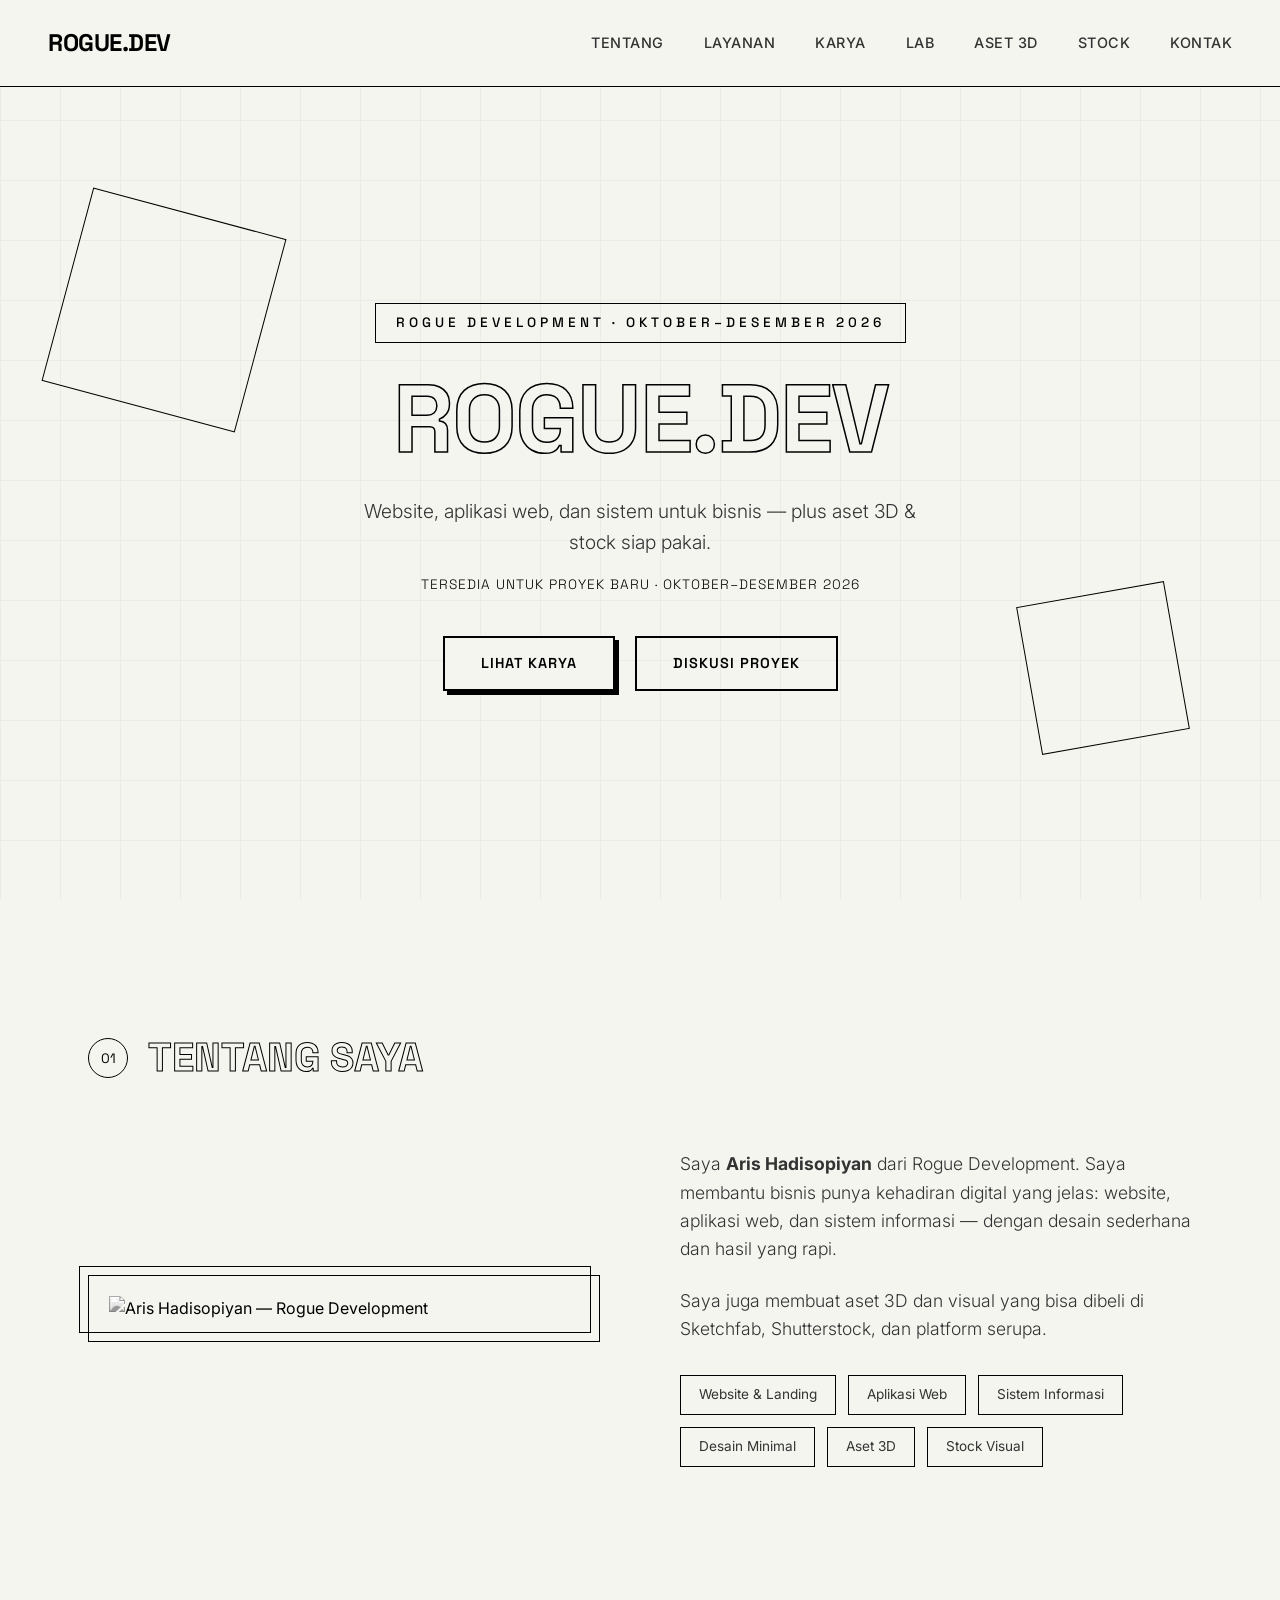
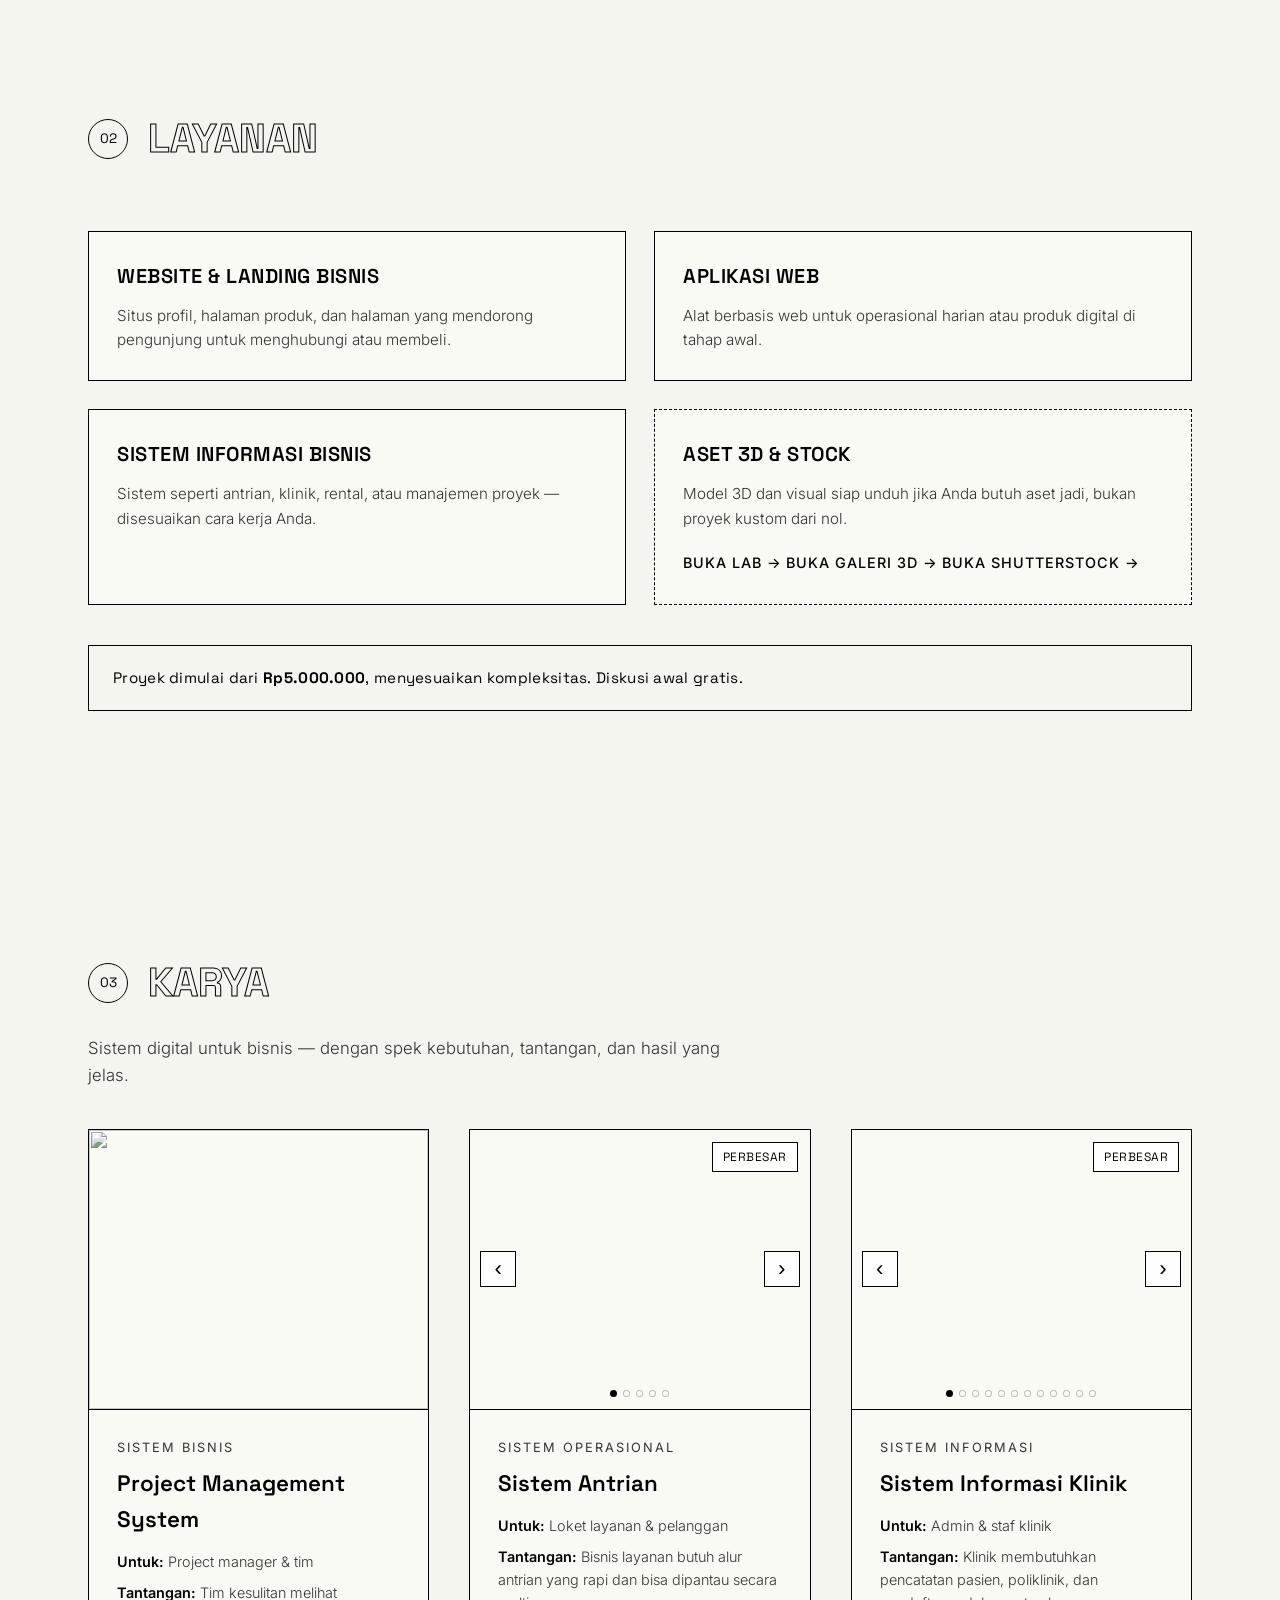
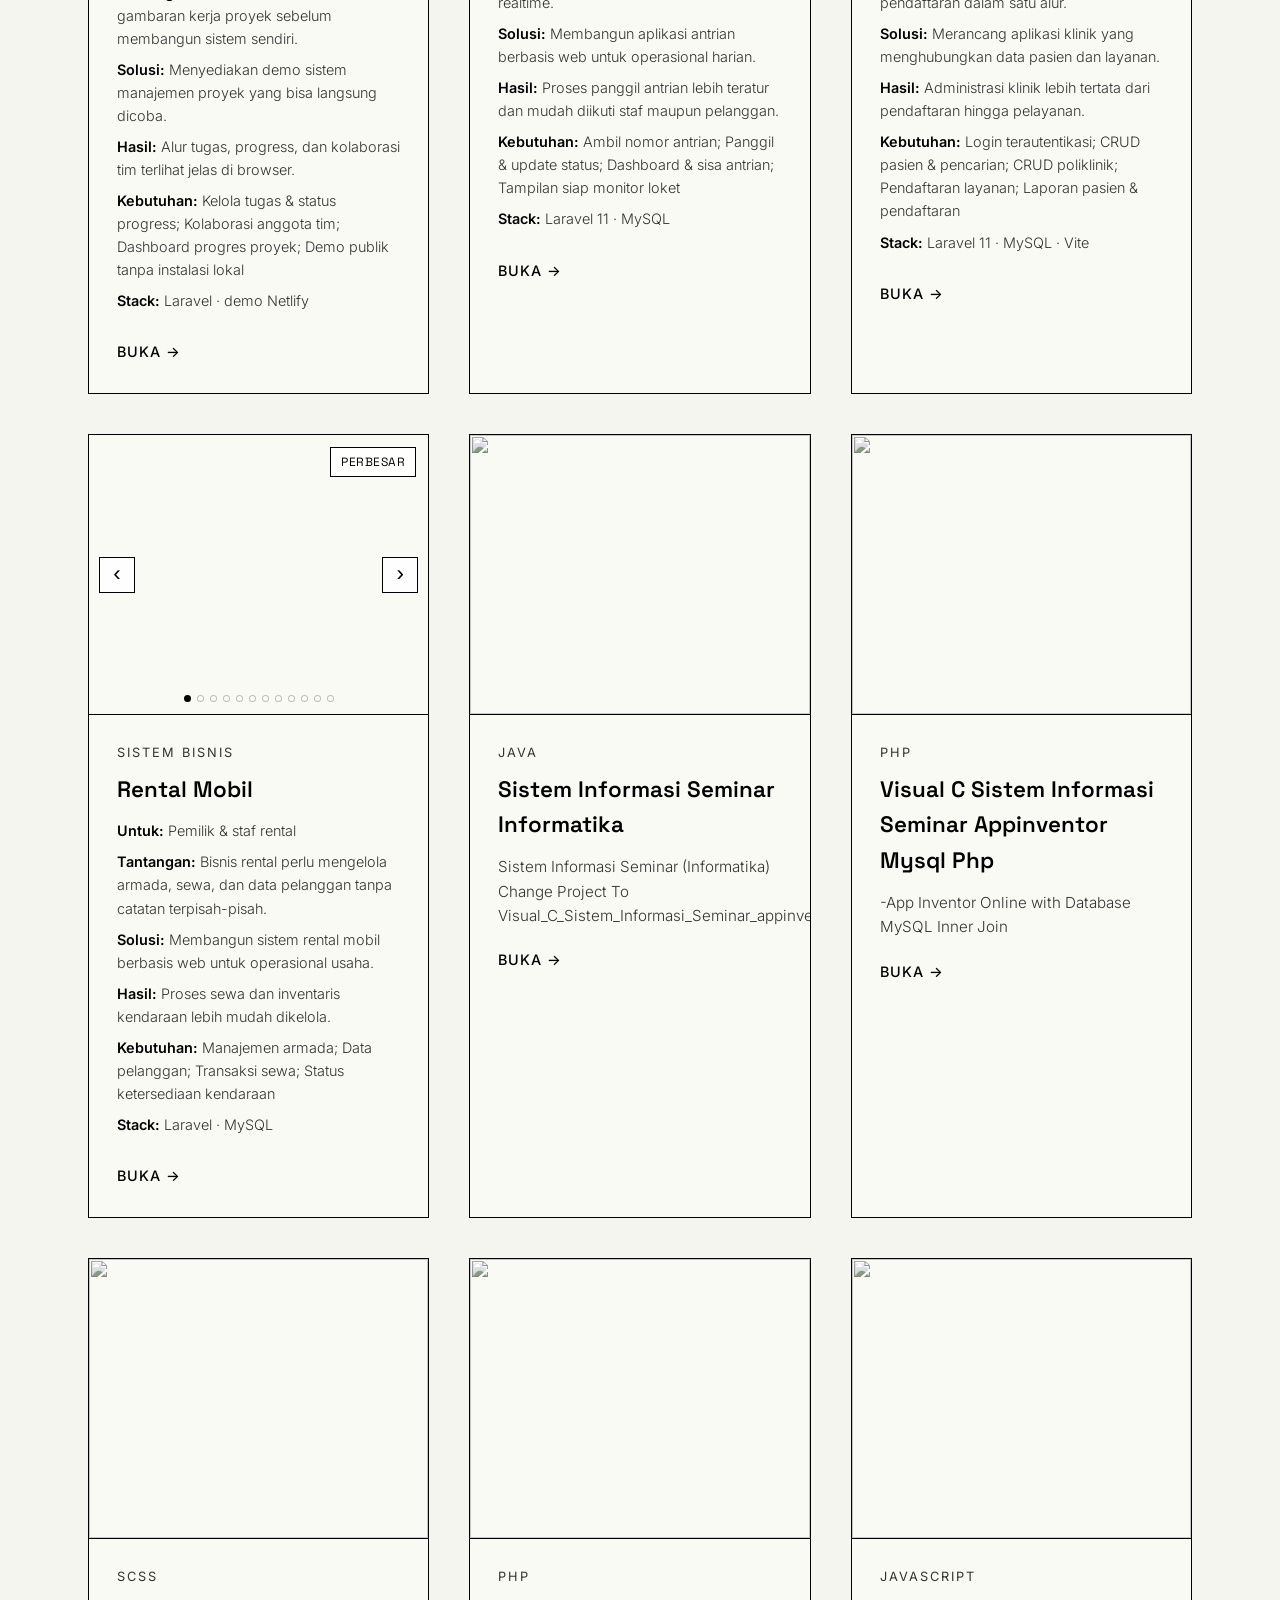
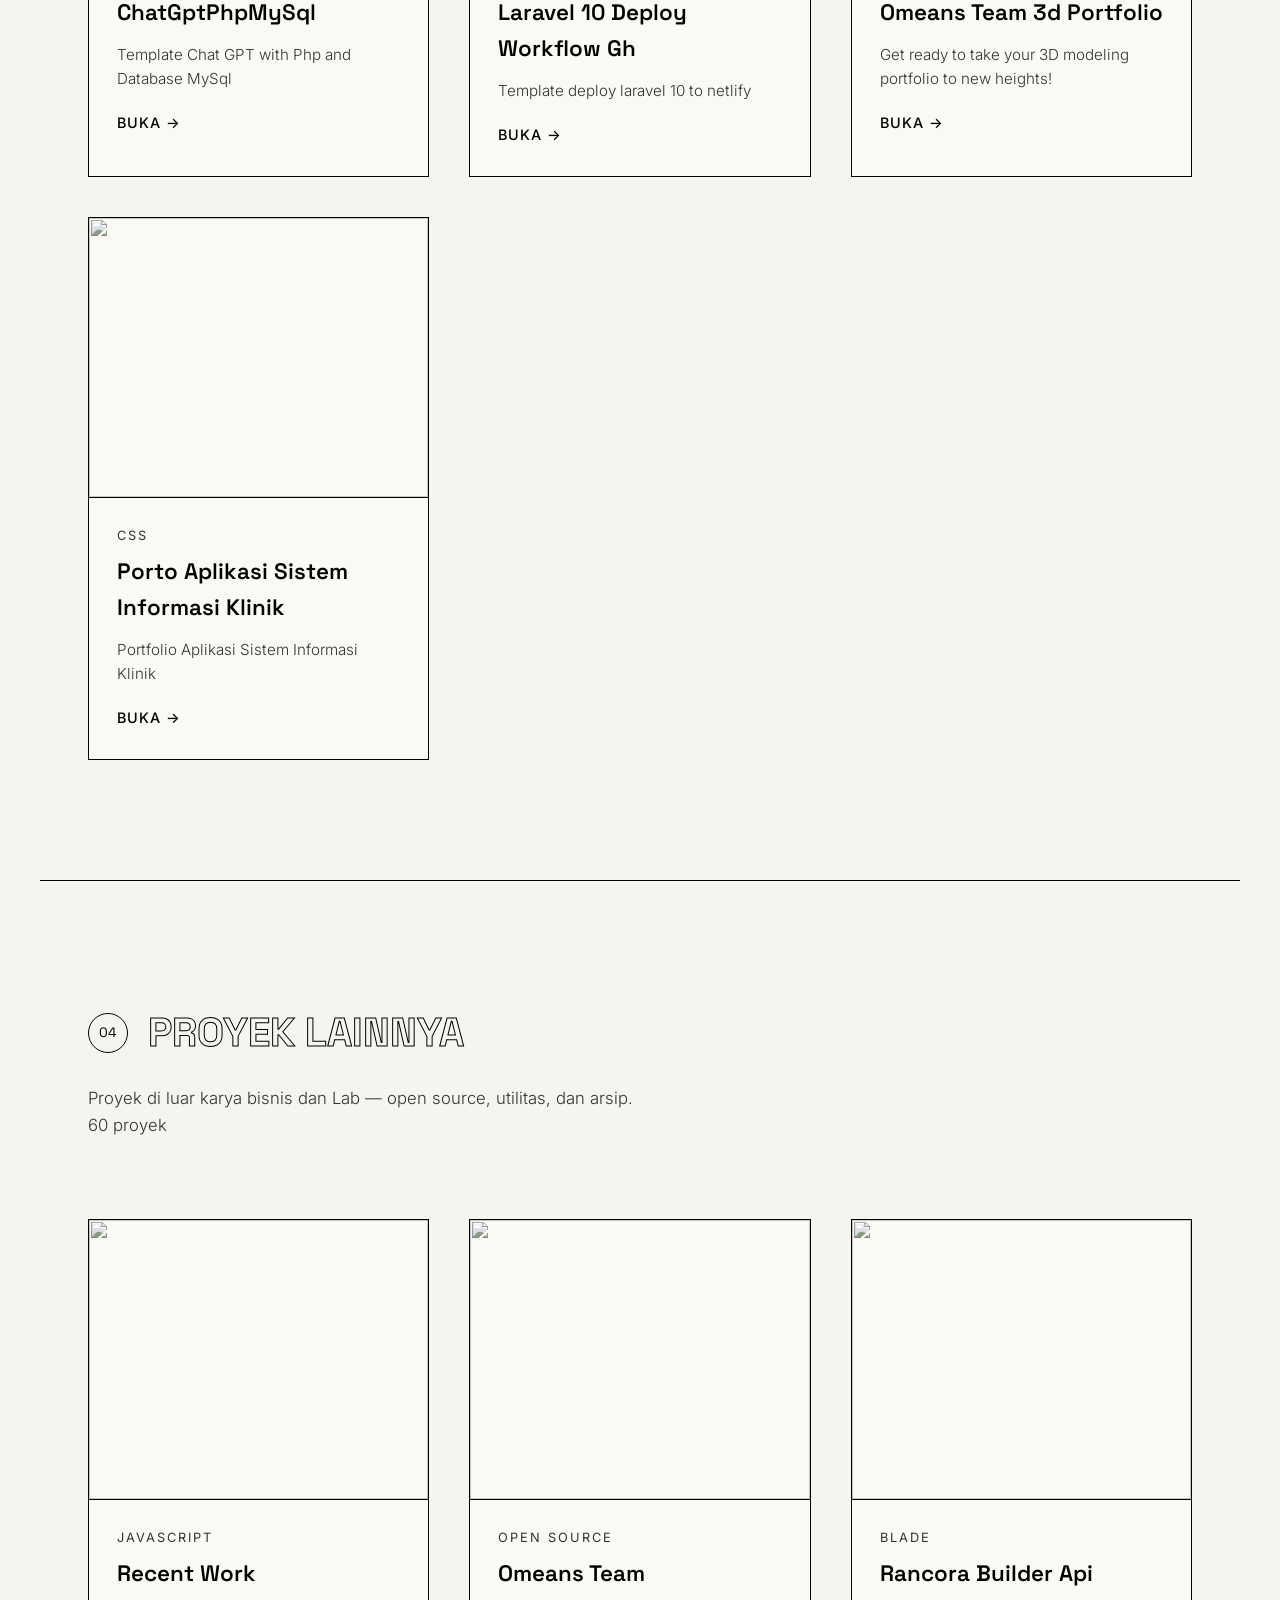
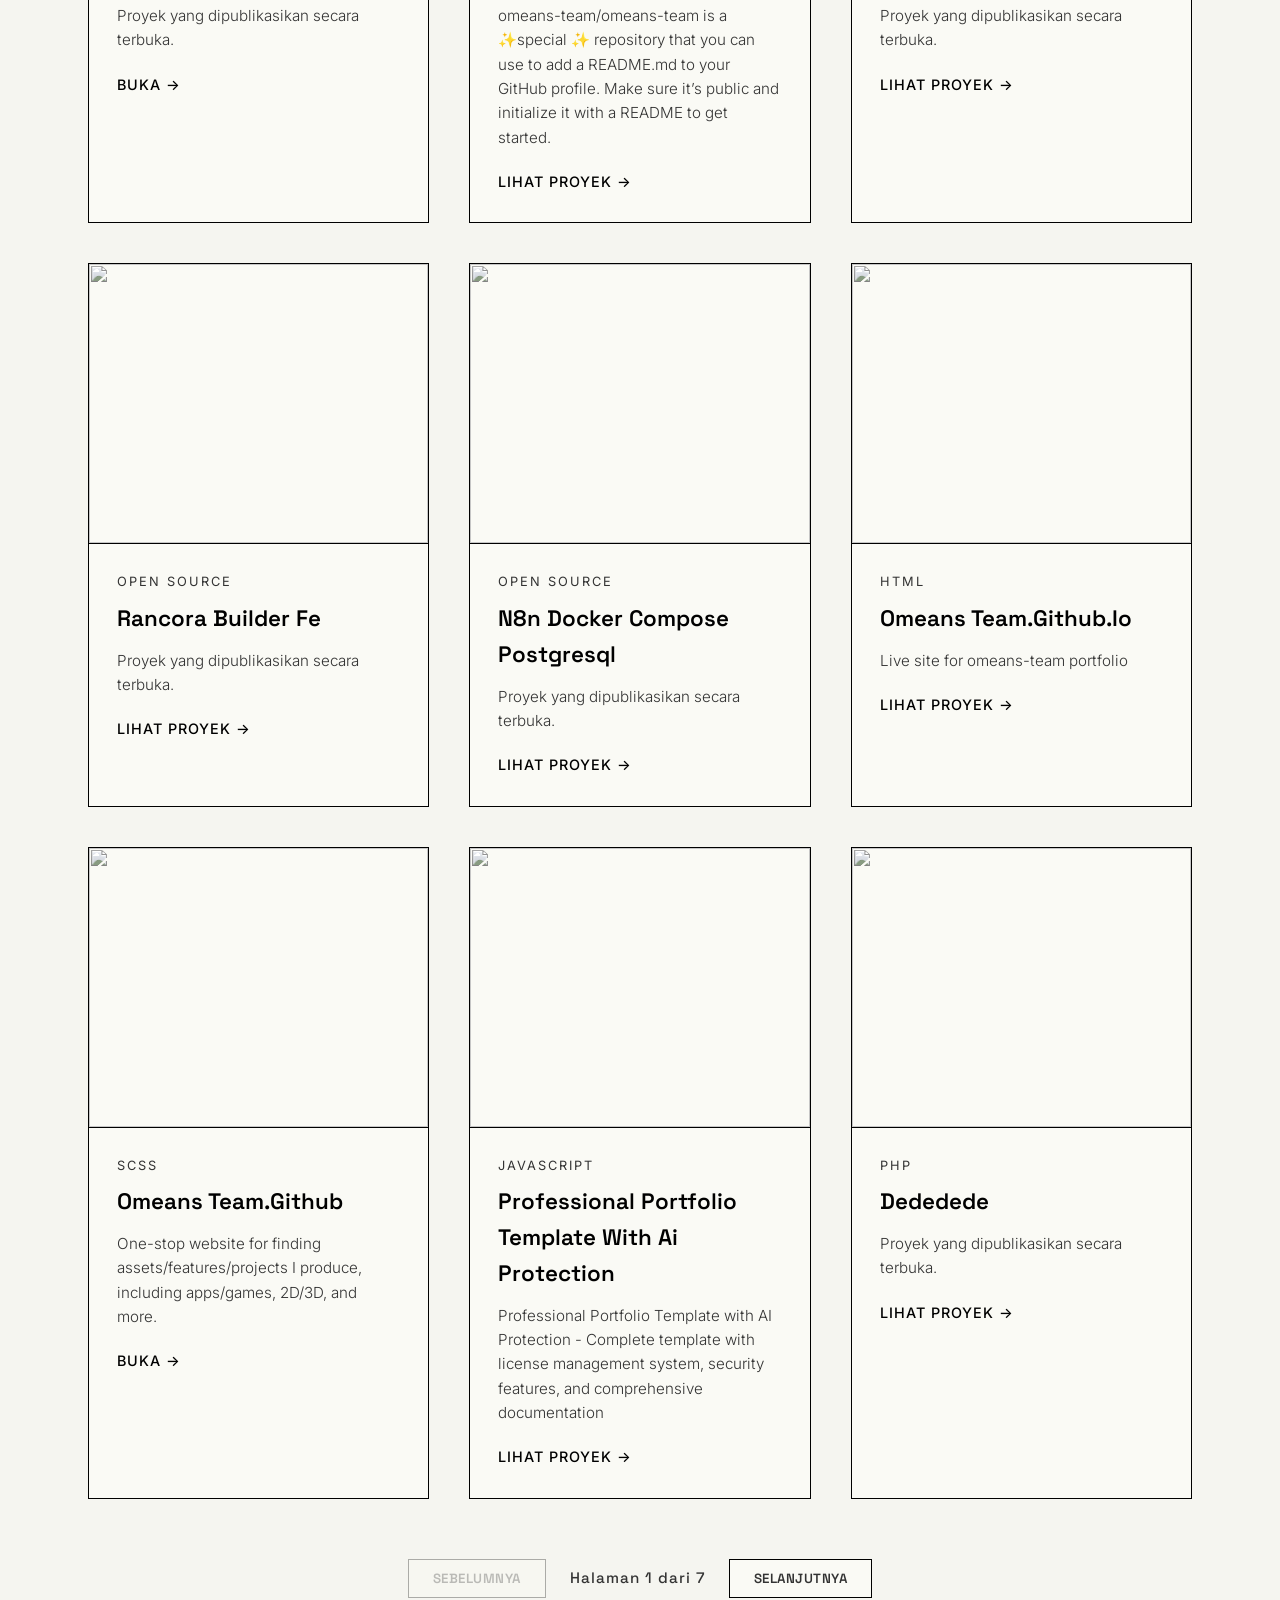
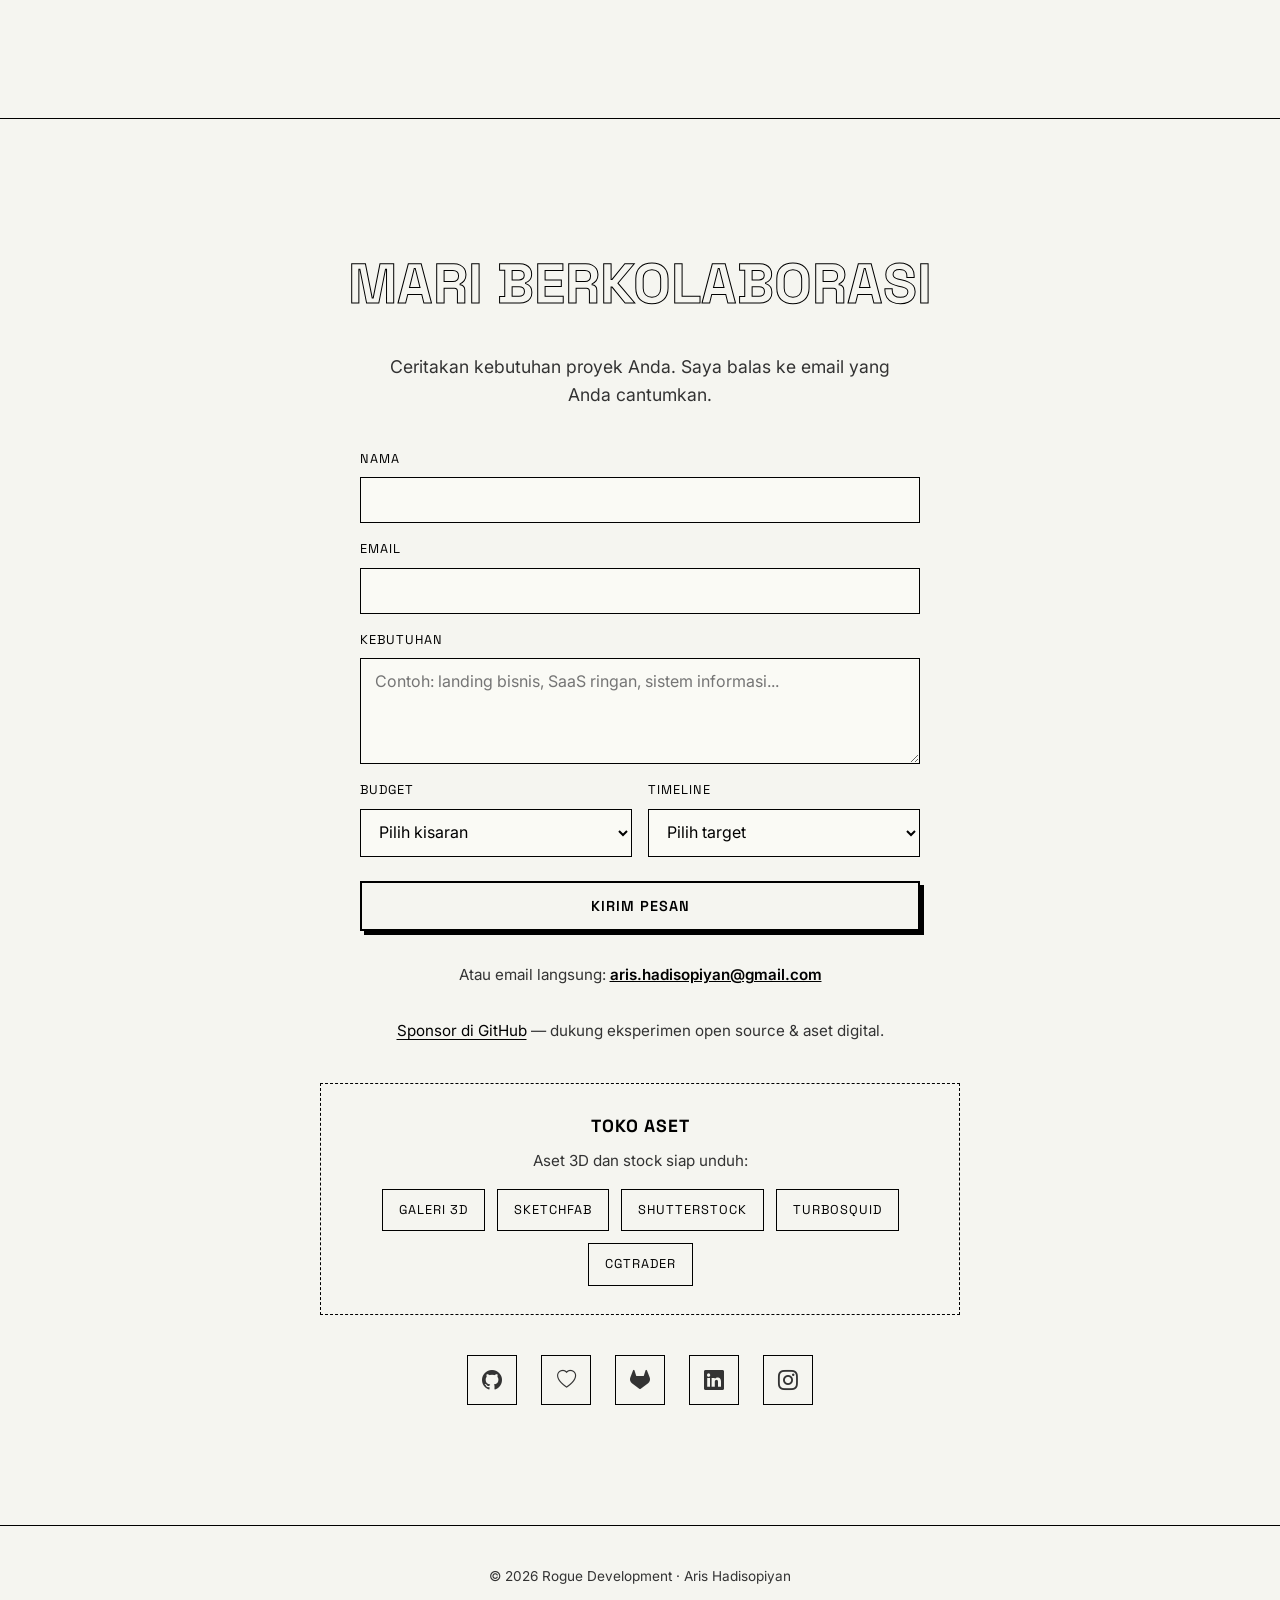
==== index.html @ 5be91e59 "Update index.html" ====
<!DOCTYPE html>
<html lang="id">
<head>
    <meta charset="UTF-8">
    <meta name="viewport" content="width=device-width, initial-scale=1.0">
    
    <!-- Primary Meta Tags -->
    <title>Rogue Development — Website, SaaS & Aset Digital</title>
    <meta name="title" content="Rogue Development — Website, SaaS & Aset Digital">
    <meta name="description" content="Rogue Development (Aris Hadisopiyan) — Website, aplikasi web, dan sistem untuk bisnis — plus aset 3D & stock siap pakai.">
    <meta name="keywords" content="Software house Cimahi, jasa pembuatan website, aplikasi web, sistem untuk bisnis, aset 3D siap pakai, Aris Hadisopiyan, Rogue Development">
    <meta name="author" content="Aris Hadisopiyan">
    <link rel="canonical" href="https://rogue-dev-studio.github.io/">

    <!-- Open Graph / Facebook / WhatsApp -->
    <meta property="og:type" content="website">
    <meta property="og:url" content="https://rogue-dev-studio.github.io/">
    <meta property="og:title" content="Rogue Development — Website, SaaS & Aset Digital">
    <meta property="og:description" content="Website, aplikasi web, dan sistem untuk bisnis — plus aset 3D & stock siap pakai.">
    <!-- Ganti URL gambar di bawah dengan link logo/banner website Anda (1200x630 pixel direkomendasikan) -->
    <meta property="og:image" content="https://rogue-dev-studio.github.io/img/banner-seo.png">

    <!-- Twitter -->
    <meta property="twitter:card" content="summary_large_image">
    <meta property="twitter:url" content="https://rogue-dev-studio.github.io/">
    <meta property="twitter:title" content="Rogue Development — Website, SaaS & Aset Digital">
    <meta property="twitter:description" content="Website, aplikasi web, dan sistem untuk bisnis — plus aset 3D & stock siap pakai.">
    <meta property="twitter:image" content="https://rogue-dev-studio.github.io/img/banner-seo.png">

    <!-- Fonts & CSS -->
    <link href="https://fonts.googleapis.com/css2?family=Space+Grotesk:wght@300;400;500;600;700&family=Inter:wght@300;400;500;600&display=swap" rel="stylesheet">
    <link rel="stylesheet" href="https://cdn.jsdelivr.net/npm/bootstrap-icons@1.11.3/font/bootstrap-icons.min.css">
    <link rel="stylesheet" href="css/styles.css">

    <!-- JSON-LD (Schema Markup) untuk membantu Google mengenali bisnis lokal Anda -->
    <script type="application/ld+json">
    {
      "@context": "https://schema.org",
      "@type": "LocalBusiness",
      "name": "Rogue Development",
      "image": "https://rogue-dev-studio.github.io/img/logo.png",
      "description": "Website, aplikasi web, dan sistem untuk bisnis — plus aset 3D & stock siap pakai.",
      "url": "https://rogue-dev-studio.github.io/",
      "founder": {
        "@type": "Person",
        "name": "Aris Hadisopiyan"
      },
      "address": {
        "@type": "PostalAddress",
        "addressLocality": "Bandung",
        "addressRegion": "Jawa Barat",
        "addressCountry": "ID"
      }
    }
    </script>
</head>
<body>
    <div class="bg-pattern"></div>

    <div data-include="partials/nav.html"></div>
    <main>
        <div data-include="partials/hero.html"></div>
        <div data-include="partials/about.html"></div>
        <div data-include="partials/services.html"></div>
        <div data-include="partials/projects.html"></div>
        <div data-include="partials/contact.html"></div>
    </main>
    <div data-include="partials/footer.html"></div>

    <script src="js/main.js"></script>
</body>
</html>
---- css/styles.css ----
:root {
    --bg-primary: #F5F5F0;
    --bg-secondary: #FAFAF5;
    --text-primary: #000000;
    --text-secondary: #333333;
    --outline-color: #000000;
    --outline-light: #000000;
    --accent: #000000;
    --accent-hover: #333333;
    --accent-coral: #F08A7E;
    --accent-teal: #7EB2B2;
}

* {
    margin: 0;
    padding: 0;
    box-sizing: border-box;
}

body {
    font-family: 'Inter', sans-serif;
    background-color: var(--bg-primary);
    color: var(--text-primary);
    line-height: 1.6;
    overflow-x: hidden;
}

.icon {
    width: 24px;
    height: 24px;
    font-size: 24px;
    display: inline-flex;
    align-items: center;
    justify-content: center;
    vertical-align: middle;
    color: currentColor;
    line-height: 1;
}

.bg-pattern {
    position: fixed;
    top: 0;
    left: 0;
    width: 100%;
    height: 100%;
    z-index: -1;
    opacity: 0.04;
    background-image:
        linear-gradient(var(--outline-light) 1px, transparent 1px),
        linear-gradient(90deg, var(--outline-light) 1px, transparent 1px);
    background-size: 60px 60px;
}

nav {
    position: sticky;
    top: 0;
    width: 100%;
    padding: 24px 48px;
    display: flex;
    justify-content: space-between;
    align-items: center;
    z-index: 100;
    background: rgba(245, 245, 240, 0.95);
    backdrop-filter: blur(10px);
    border-bottom: 1px solid var(--outline-light);
}

.logo {
    font-family: 'Space Grotesk', sans-serif;
    font-size: 1.5rem;
    font-weight: 700;
    color: var(--text-primary);
    text-decoration: none;
    letter-spacing: -0.5px;
    text-transform: uppercase;
}

.nav-links {
    display: flex;
    gap: 40px;
    list-style: none;
}

.nav-links a {
    color: var(--text-secondary);
    text-decoration: none;
    font-size: 0.9rem;
    font-weight: 500;
    position: relative;
    transition: color 0.3s ease;
    text-transform: uppercase;
    letter-spacing: 0.5px;
}

.nav-links a::after {
    content: '';
    position: absolute;
    bottom: -4px;
    left: 0;
    width: 0;
    height: 2px;
    background: var(--text-primary);
    transition: width 0.3s ease;
}

.nav-links a:hover {
    color: var(--text-primary);
}

.nav-links a:hover::after {
    width: 100%;
}

.hero {
    min-height: calc(100vh - 81px);
    display: flex;
    align-items: center;
    justify-content: center;
    padding: 0 48px;
    position: relative;
}

.hero-content {
    max-width: 900px;
    text-align: center;
}

.hero-label {
    font-family: 'Space Grotesk', sans-serif;
    font-size: 0.85rem;
    font-weight: 500;
    color: var(--text-primary);
    text-transform: uppercase;
    letter-spacing: 4px;
    margin-bottom: 24px;
    border: 1px solid var(--outline-light);
    padding: 8px 20px;
    display: inline-block;
}

.hero h1 {
    font-family: 'Space Grotesk', sans-serif;
    font-size: clamp(3rem, 8vw, 6rem);
    font-weight: 700;
    line-height: 1.1;
    margin-bottom: 24px;
    color: transparent;
    -webkit-text-stroke: 1.5px var(--outline-color);
    text-stroke: 1.5px var(--outline-color);
    letter-spacing: -2px;
    text-transform: uppercase;
}

.hero h1 span {
    color: transparent;
    -webkit-text-stroke: 1.5px var(--outline-color);
    text-stroke: 1.5px var(--outline-color);
}

.hero p {
    font-size: 1.2rem;
    color: var(--text-secondary);
    max-width: 600px;
    margin: 0 auto 16px;
    font-weight: 300;
}

.hero-availability {
    font-family: 'Space Grotesk', sans-serif;
    font-size: 0.85rem !important;
    letter-spacing: 1px;
    text-transform: uppercase;
    margin-bottom: 40px !important;
    color: var(--text-primary) !important;
}

.hero-cta {
    display: inline-flex;
    gap: 20px;
}

.section-lead {
    color: var(--text-secondary);
    font-size: 1.05rem;
    font-weight: 300;
    margin: -40px 0 40px;
    max-width: 640px;
}

.services-grid {
    display: grid;
    grid-template-columns: repeat(2, 1fr);
    gap: 28px;
}

.service-card {
    border: 1px solid var(--outline-light);
    background: var(--bg-secondary);
    padding: 28px;
    transition: all 0.3s ease;
}

.service-card:hover {
    box-shadow: 4px 4px 0 0 var(--outline-color);
    transform: translateY(-3px);
}

.service-card-secondary {
    border-style: dashed;
}

.service-title {
    font-family: 'Space Grotesk', sans-serif;
    font-size: 1.25rem;
    font-weight: 600;
    margin-bottom: 12px;
    text-transform: uppercase;
    letter-spacing: 0.5px;
}

.service-desc {
    color: var(--text-secondary);
    font-size: 0.95rem;
    font-weight: 300;
}

.price-signal {
    margin-top: 40px;
    padding: 20px 24px;
    border: 1px solid var(--outline-color);
    font-family: 'Space Grotesk', sans-serif;
    font-size: 0.95rem;
    letter-spacing: 0.3px;
}

.case-meta {
    list-style: none;
    margin: 0 0 8px;
    padding: 0;
    color: var(--text-secondary);
    font-size: 0.9rem;
    font-weight: 300;
}

.case-meta li {
    margin-bottom: 8px;
}

.case-meta strong {
    color: var(--text-primary);
    font-weight: 600;
}

.section-archive {
    padding-top: 40px;
    border-top: 1px solid var(--outline-light);
}

.contact-form {
    max-width: 560px;
    margin: 0 auto 32px;
    text-align: left;
}

.form-row {
    display: flex;
    flex-direction: column;
    gap: 8px;
    margin-bottom: 16px;
}

.form-row label {
    font-family: 'Space Grotesk', sans-serif;
    font-size: 0.8rem;
    text-transform: uppercase;
    letter-spacing: 1px;
}

.form-row input,
.form-row textarea,
.form-row select {
    font-family: 'Inter', sans-serif;
    font-size: 1rem;
    padding: 12px 14px;
    border: 1px solid var(--outline-color);
    background: var(--bg-secondary);
    color: var(--text-primary);
}

.form-grid {
    display: grid;
    grid-template-columns: 1fr 1fr;
    gap: 16px;
}

.contact-form .btn {
    width: 100%;
    border: 2px solid var(--outline-color);
    margin-top: 8px;
}

.contact-email-fallback {
    margin: 0 auto 48px !important;
    font-size: 0.95rem !important;
}

.contact-email-fallback a {
    color: var(--text-primary);
    font-weight: 600;
}

.marketplace-block {
    max-width: 640px;
    margin: 0 auto 24px;
    padding: 28px;
    border: 1px dashed var(--outline-light);
}

.marketplace-title {
    font-family: 'Space Grotesk', sans-serif;
    font-size: 1.1rem;
    text-transform: uppercase;
    letter-spacing: 1px;
    margin-bottom: 8px;
}

.marketplace-desc {
    margin: 0 auto 16px !important;
    font-size: 0.95rem !important;
}

.marketplace-links {
    display: flex;
    flex-wrap: wrap;
    justify-content: center;
    gap: 12px;
}

.marketplace-links a {
    font-family: 'Space Grotesk', sans-serif;
    font-size: 0.8rem;
    text-transform: uppercase;
    letter-spacing: 1px;
    text-decoration: none;
    color: var(--text-primary);
    border: 1px solid var(--outline-light);
    padding: 10px 16px;
    transition: all 0.3s ease;
}

.marketplace-links a:hover {
    background: var(--text-primary);
    color: var(--bg-primary);
    border-color: var(--outline-color);
}

.sketchfab-grid {
    display: grid;
    grid-template-columns: repeat(3, 1fr);
    gap: 28px;
}

.sketchfab-card {
    margin: 0;
    border: 1px solid var(--outline-light);
    background: var(--bg-secondary);
    transition: all 0.3s ease;
}

.sketchfab-card:hover {
    box-shadow: 4px 4px 0 0 var(--outline-color);
    transform: translateY(-3px);
}

.sketchfab-embed {
    position: relative;
    width: 100%;
    padding-bottom: 75%;
    height: 0;
    overflow: hidden;
    border-bottom: 1px solid var(--outline-light);
    background: #111;
}

.sketchfab-embed iframe {
    position: absolute;
    top: 0;
    left: 0;
    width: 100%;
    height: 100%;
    border: 0;
}

.sketchfab-caption {
    font-family: 'Space Grotesk', sans-serif;
    font-size: 0.9rem;
    font-weight: 600;
    text-transform: uppercase;
    letter-spacing: 0.5px;
    padding: 16px 20px;
}

.sketchfab-more {
    margin-top: 32px;
}

.btn {
    padding: 14px 36px;
    font-family: 'Space Grotesk', sans-serif;
    font-size: 0.9rem;
    font-weight: 600;
    text-decoration: none;
    transition: all 0.3s ease;
    cursor: pointer;
}

.btn-primary {
    background: var(--bg-primary);
    color: var(--text-primary);
    border: 2px solid var(--outline-color);
    text-transform: uppercase;
    letter-spacing: 1px;
    box-shadow: 4px 4px 0 0 var(--outline-color);
}

.btn-primary:hover {
    background: var(--text-primary);
    color: var(--bg-primary);
    box-shadow: 2px 2px 0 0 var(--outline-color);
    transform: translate(2px, 2px);
}

.btn-secondary {
    color: var(--text-primary);
    border: 2px solid var(--outline-color);
    text-transform: uppercase;
    letter-spacing: 1px;
    background: transparent;
}

.btn-secondary:hover {
    background: var(--text-primary);
    color: var(--bg-primary);
}

.outline-box {
    position: absolute;
    border: 1px solid var(--outline-light);
    pointer-events: none;
}

.outline-box-1 {
    width: 200px;
    height: 200px;
    top: 15%;
    left: 5%;
    transform: rotate(15deg);
}

.outline-box-2 {
    width: 150px;
    height: 150px;
    bottom: 20%;
    right: 8%;
    transform: rotate(-10deg);
}

.section {
    padding: 120px 48px;
    max-width: 1200px;
    margin: 0 auto;
}

.section-header {
    display: flex;
    align-items: center;
    gap: 20px;
    margin-bottom: 60px;
}

.section-number {
    font-family: 'Space Grotesk', sans-serif;
    font-size: 0.85rem;
    color: var(--text-primary);
    border: 1px solid var(--outline-light);
    width: 40px;
    height: 40px;
    display: flex;
    align-items: center;
    justify-content: center;
    border-radius: 50%;
}

.section-title {
    font-family: 'Space Grotesk', sans-serif;
    font-size: 2.5rem;
    font-weight: 700;
    color: transparent;
    -webkit-text-stroke: 1px var(--outline-color);
    text-stroke: 1px var(--outline-color);
    text-transform: uppercase;
}

.about-grid {
    display: grid;
    grid-template-columns: 1fr 1fr;
    gap: 80px;
    align-items: center;
}

.about-image {
    position: relative;
    border: 1px solid var(--outline-light);
    padding: 20px;
}

.about-image img {
    width: 100%;
    height: auto;
    filter: grayscale(100%) contrast(1.2);
    transition: filter 0.5s ease;
}

.about-image:hover img {
    filter: grayscale(30%) contrast(1.1);
}

.about-image::before {
    content: '';
    position: absolute;
    top: -10px;
    left: -10px;
    width: 100%;
    height: 100%;
    border: 1px solid var(--outline-color);
    z-index: -1;
}

.about-text p {
    color: var(--text-secondary);
    font-size: 1.1rem;
    margin-bottom: 24px;
    font-weight: 300;
}

.skills-list {
    display: flex;
    flex-wrap: wrap;
    gap: 12px;
    margin-top: 32px;
}

.skill-tag {
    padding: 8px 18px;
    border: 1px solid var(--outline-light);
    color: var(--text-secondary);
    font-size: 0.85rem;
    transition: all 0.3s ease;
}

.skill-tag:hover {
    border-color: var(--outline-color);
    background: var(--text-primary);
    color: var(--bg-primary);
}

.projects-grid {
    display: grid;
    grid-template-columns: repeat(3, 1fr);
    gap: 40px;
}

.pagination {
    display: flex;
    justify-content: center;
    align-items: center;
    gap: 24px;
    margin-top: 60px;
    font-family: 'Space Grotesk', sans-serif;
    font-size: 1rem;
    font-weight: 500;
}

.pagination-btn {
    padding: 10px 24px;
    border: 1px solid var(--outline-light);
    background: var(--bg-secondary);
    color: var(--text-secondary);
    cursor: pointer;
    font-family: 'Space Grotesk', sans-serif;
    font-weight: 600;
    text-transform: uppercase;
    transition: all 0.3s ease;
    letter-spacing: 0.5px;
}

.pagination-btn:hover:not(:disabled) {
    border-color: var(--outline-color);
    background: var(--text-primary);
    color: var(--bg-primary);
    box-shadow: 4px 4px 0 0 var(--outline-color);
    transform: translateY(-2px);
}

.pagination-btn:disabled {
    opacity: 0.3;
    cursor: not-allowed;
}

.pagination-info {
    letter-spacing: 1px;
    color: var(--text-secondary);
    font-size: 0.95rem;
}

.project-card {
    border: 1px solid var(--outline-light);
    padding: 0;
    transition: all 0.4s ease;
    position: relative;
    overflow: hidden;
    background: var(--bg-secondary);
}

.project-card:hover {
    transform: translateY(-5px);
    box-shadow: 4px 4px 0 0 var(--outline-color);
}

.project-image {
    width: 100%;
    height: 280px;
    background: var(--bg-secondary);
    position: relative;
    overflow: hidden;
    border-bottom: 1px solid var(--outline-light);
}

.project-image.thumb-gallery.has-peek {
    overflow: visible;
}

.project-card:has(.is-peeking) {
    z-index: 6;
    overflow: visible;
}

.project-image img,
.thumb-slide {
    width: 100%;
    height: 100%;
    object-fit: cover;
    filter: grayscale(80%) contrast(1.1);
    transition: filter 0.5s ease, transform 0.5s ease, opacity 0.45s ease;
}

.project-card:hover .project-image img,
.project-card:hover .thumb-slide.is-active {
    filter: grayscale(20%) contrast(1.05);
    transform: scale(1.05);
}

.thumb-gallery .thumb-track {
    position: absolute;
    inset: 0;
}

.thumb-gallery .thumb-slide {
    position: absolute;
    inset: 0;
    opacity: 0;
    pointer-events: none;
}

.thumb-gallery .thumb-slide.is-active {
    opacity: 1;
    pointer-events: auto;
}

.thumb-gallery .thumb-slide.is-broken {
    opacity: 0 !important;
}

.thumb-nav {
    position: absolute;
    top: 50%;
    transform: translateY(-50%);
    z-index: 2;
    width: 36px;
    height: 36px;
    border: 1px solid var(--outline-color);
    background: rgba(255, 255, 255, 0.88);
    color: var(--text-primary);
    font-size: 1.4rem;
    line-height: 1;
    cursor: pointer;
    display: grid;
    place-items: center;
}

.thumb-prev { left: 10px; }
.thumb-next { right: 10px; }

.thumb-dots {
    position: absolute;
    left: 0;
    right: 0;
    bottom: 12px;
    z-index: 2;
    display: flex;
    justify-content: center;
    gap: 6px;
}

.thumb-dot {
    width: 7px;
    height: 7px;
    border-radius: 50%;
    background: rgba(255, 255, 255, 0.45);
    border: 1px solid rgba(0, 0, 0, 0.25);
}

.thumb-dot.is-active {
    background: var(--text-primary);
}

.thumb-zoom {
    position: absolute;
    top: 12px;
    right: 12px;
    z-index: 3;
    border: 1px solid var(--outline-color);
    background: rgba(255, 255, 255, 0.92);
    color: var(--text-primary);
    font-family: 'Space Grotesk', sans-serif;
    font-size: 0.75rem;
    letter-spacing: 0.04em;
    text-transform: uppercase;
    padding: 6px 10px;
    cursor: pointer;
}

.thumb-zoom:hover {
    background: var(--text-primary);
    color: var(--bg-primary);
}

.thumb-gallery.has-peek {
    overflow: visible;
    z-index: 1;
}

.thumb-gallery.is-peeking {
    z-index: 5;
}

.thumb-peek {
    position: absolute;
    left: 50%;
    bottom: calc(100% + 10px);
    transform: translateX(-50%);
    width: min(420px, 92vw);
    max-height: 320px;
    padding: 12px;
    background: #fff;
    border: 1px solid var(--outline-color);
    box-shadow: 8px 8px 0 0 var(--outline-color);
    z-index: 20;
    display: flex;
    flex-direction: column;
    gap: 10px;
}

.thumb-peek[hidden] {
    display: none !important;
}

.thumb-peek-title {
    margin: 0;
    font-family: 'Space Grotesk', sans-serif;
    font-size: 0.8rem;
    letter-spacing: 0.04em;
    text-transform: uppercase;
    color: var(--text-secondary);
}

.thumb-peek-grid {
    display: grid;
    grid-template-columns: repeat(auto-fill, minmax(88px, 1fr));
    gap: 8px;
    overflow-y: auto;
    max-height: 220px;
}

.thumb-peek-item {
    border: 1px solid var(--outline-light);
    background: var(--bg-secondary);
    padding: 0;
    cursor: pointer;
    aspect-ratio: 4 / 3;
    overflow: hidden;
}

.thumb-peek-item img {
    width: 100%;
    height: 100%;
    object-fit: cover;
    display: block;
    filter: none;
    transform: none;
}

.thumb-peek-item.is-active,
.thumb-peek-item:hover {
    border-color: var(--outline-color);
    box-shadow: 2px 2px 0 0 var(--outline-color);
}

.thumb-peek-open {
    align-self: flex-start;
    border: 1px solid var(--outline-color);
    background: var(--text-primary);
    color: var(--bg-primary);
    font-family: 'Space Grotesk', sans-serif;
    font-size: 0.75rem;
    letter-spacing: 0.04em;
    text-transform: uppercase;
    padding: 8px 12px;
    cursor: pointer;
}

.lightbox-strip {
    display: flex;
    gap: 8px;
    width: 100%;
    max-width: 100%;
    overflow-x: auto;
    padding: 4px 2px 8px;
}

.lightbox-strip-item {
    flex: 0 0 72px;
    width: 72px;
    height: 52px;
    padding: 0;
    border: 1px solid rgba(255, 255, 255, 0.35);
    background: #222;
    cursor: pointer;
    overflow: hidden;
    opacity: 0.7;
}

.lightbox-strip-item img {
    width: 100%;
    height: 100%;
    object-fit: cover;
    display: block;
    filter: none;
    transform: none;
}

.lightbox-strip-item.is-active,
.lightbox-strip-item:hover {
    opacity: 1;
    border-color: #fff;
}

@media (max-width: 720px) {
    .thumb-peek {
        left: 0;
        right: 0;
        width: auto;
        transform: none;
        bottom: 12px;
        max-height: 260px;
    }
}

body.lightbox-open {
    overflow: hidden;
}

.image-lightbox {
    position: fixed;
    inset: 0;
    z-index: 9999;
    display: grid;
    place-items: center;
    padding: 24px;
}

.image-lightbox[hidden] {
    display: none !important;
}

.lightbox-backdrop {
    position: absolute;
    inset: 0;
    background: rgba(10, 10, 10, 0.82);
}

.lightbox-dialog {
    position: relative;
    z-index: 1;
    width: min(1100px, 96vw);
    max-height: 92vh;
    display: flex;
    flex-direction: column;
    align-items: center;
    gap: 12px;
}

.lightbox-image {
    display: block;
    max-width: 100%;
    max-height: calc(92vh - 64px);
    width: auto;
    height: auto;
    object-fit: contain;
    background: #111;
    border: 1px solid rgba(255, 255, 255, 0.2);
    filter: none;
    transform: none;
}

.lightbox-caption {
    margin: 0;
    color: #f5f5f0;
    font-size: 0.9rem;
    text-align: center;
}

.lightbox-close {
    position: absolute;
    top: -8px;
    right: -8px;
    z-index: 2;
    width: 40px;
    height: 40px;
    border: 1px solid #fff;
    background: #111;
    color: #fff;
    font-size: 1.6rem;
    line-height: 1;
    cursor: pointer;
}

.lightbox-nav {
    position: absolute;
    top: 50%;
    transform: translateY(-50%);
    z-index: 2;
    width: 44px;
    height: 44px;
    border: 1px solid #fff;
    background: rgba(0, 0, 0, 0.55);
    color: #fff;
    font-size: 1.8rem;
    cursor: pointer;
}

.lightbox-prev { left: -8px; }
.lightbox-next { right: -8px; }

@media (max-width: 720px) {
    .lightbox-prev { left: 4px; }
    .lightbox-next { right: 4px; }
    .lightbox-close { top: 0; right: 0; }
}

.project-info {
    padding: 28px;
}

.project-category {
    font-size: 0.8rem;
    color: var(--text-secondary);
    text-transform: uppercase;
    letter-spacing: 2px;
    margin-bottom: 8px;
}

.project-title {
    font-family: 'Space Grotesk', sans-serif;
    font-size: 1.4rem;
    font-weight: 600;
    color: var(--text-primary);
    margin-bottom: 12px;
}

.project-desc {
    color: var(--text-secondary);
    font-size: 0.95rem;
    font-weight: 300;
}

.project-link {
    display: inline-block;
    margin-top: 20px;
    color: var(--text-primary);
    text-decoration: none;
    font-size: 0.9rem;
    font-weight: 500;
    text-transform: uppercase;
    letter-spacing: 1px;
    transition: color 0.3s ease;
}

.project-link:hover {
    color: var(--text-primary);
    text-decoration: underline;
}

.contact-section {
    text-align: center;
    padding: 120px 48px;
    border-top: 1px solid var(--outline-light);
}

.contact-section h2 {
    font-family: 'Space Grotesk', sans-serif;
    font-size: clamp(2rem, 5vw, 3.5rem);
    font-weight: 700;
    color: transparent;
    -webkit-text-stroke: 1px var(--outline-color);
    text-stroke: 1px var(--outline-color);
    text-transform: uppercase;
    margin-bottom: 24px;
}

.contact-section p {
    color: var(--text-secondary);
    font-size: 1.1rem;
    max-width: 500px;
    margin: 0 auto 40px;
}

.contact-sponsor {
    margin: -16px auto 40px !important;
    font-size: 0.95rem !important;
}

.contact-sponsor a {
    color: var(--text-primary);
    text-decoration: underline;
    text-underline-offset: 3px;
}

.contact-sponsor a:hover {
    opacity: 0.8;
}

.social-links {
    display: flex;
    justify-content: center;
    gap: 24px;
    margin-top: 40px;
}

.social-links a {
    width: 50px;
    height: 50px;
    border: 1px solid var(--outline-light);
    display: flex;
    align-items: center;
    justify-content: center;
    color: var(--text-secondary);
    text-decoration: none;
    font-size: 1.2rem;
    transition: all 0.3s ease;
}

.social-links a .icon {
    width: 20px;
    height: 20px;
    font-size: 20px;
    display: flex;
    align-items: center;
    justify-content: center;
    color: currentColor;
    transition: color 0.3s ease;
}

.social-links a:hover {
    border-color: var(--outline-color);
    background: var(--text-primary);
    color: var(--bg-primary);
    transform: translateY(-3px);
}

footer {
    padding: 40px 48px;
    text-align: center;
    border-top: 1px solid var(--outline-light);
    color: var(--text-secondary);
    font-size: 0.85rem;
}

@keyframes fadeInUp {
    from {
        opacity: 0;
        transform: translateY(30px);
    }
    to {
        opacity: 1;
        transform: translateY(0);
    }
}

.fade-in {
    animation: fadeInUp 0.8s ease forwards;
}

@media (max-width: 1024px) and (min-width: 769px) {
    .projects-grid,
    .sketchfab-grid {
        grid-template-columns: repeat(2, 1fr);
    }
}

@media (max-width: 768px) {
    nav {
        padding: 20px 24px;
    }

    .nav-links {
        gap: 16px;
        flex-wrap: wrap;
        justify-content: flex-end;
    }

    .hero, .section, .contact-section {
        padding-left: 24px;
        padding-right: 24px;
    }

    .about-grid,
    .services-grid,
    .form-grid,
    .sketchfab-grid {
        grid-template-columns: 1fr;
        gap: 40px;
    }

    .services-grid,
    .form-grid,
    .sketchfab-grid {
        gap: 16px;
    }

    .projects-grid {
        grid-template-columns: 1fr;
    }

    .hero-cta {
        flex-direction: column;
    }
}
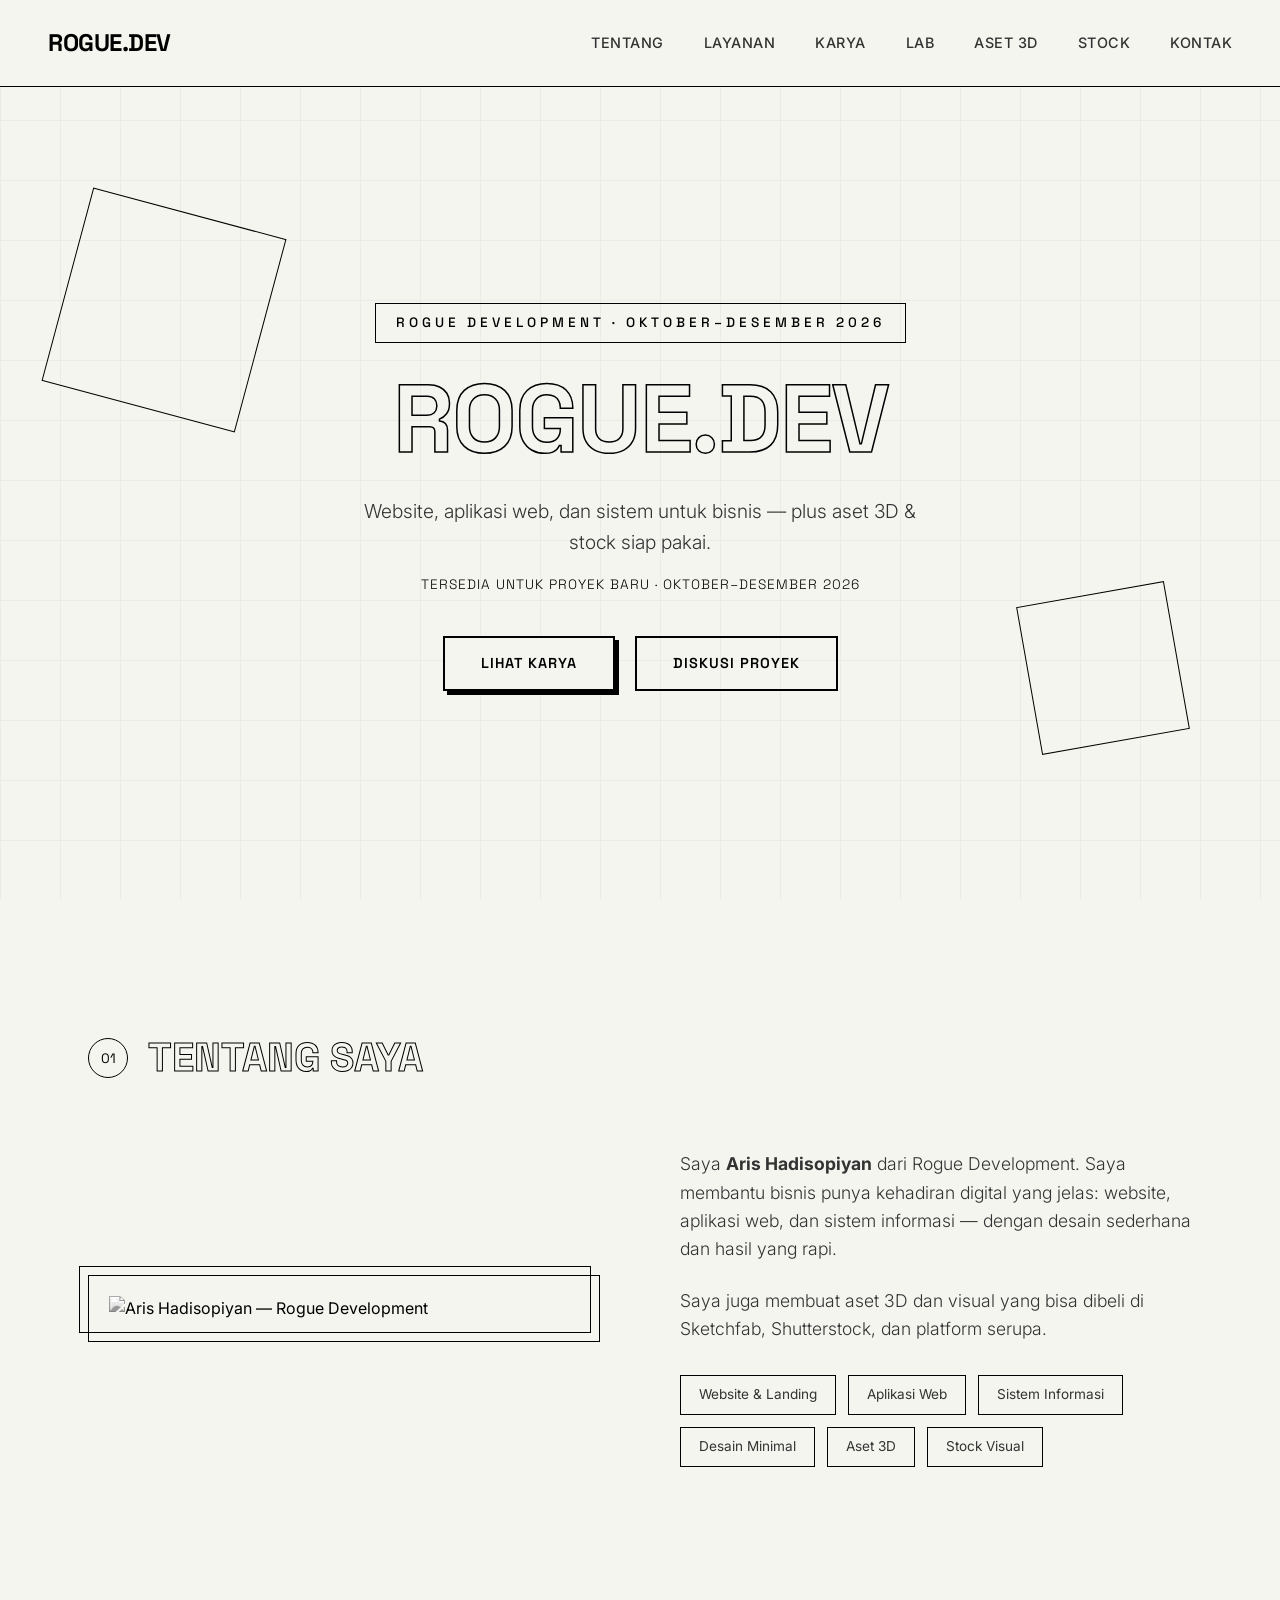
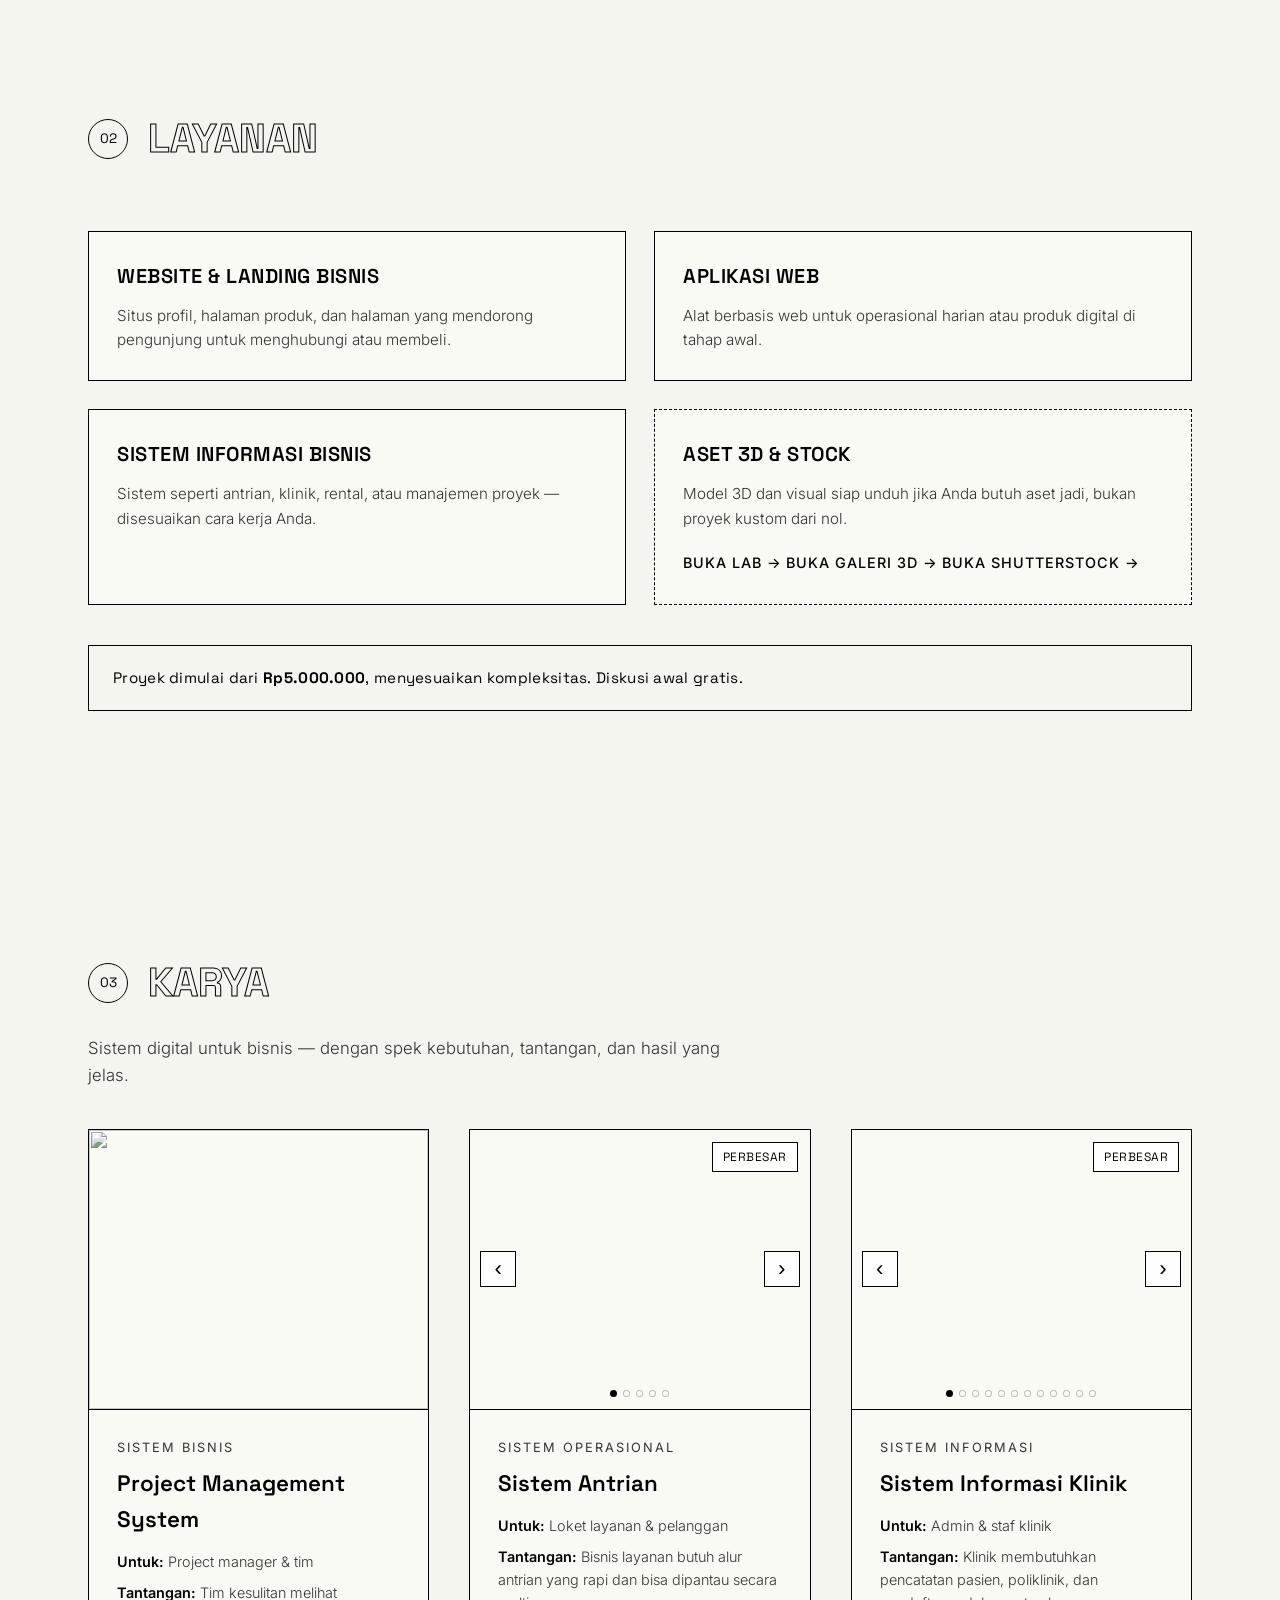
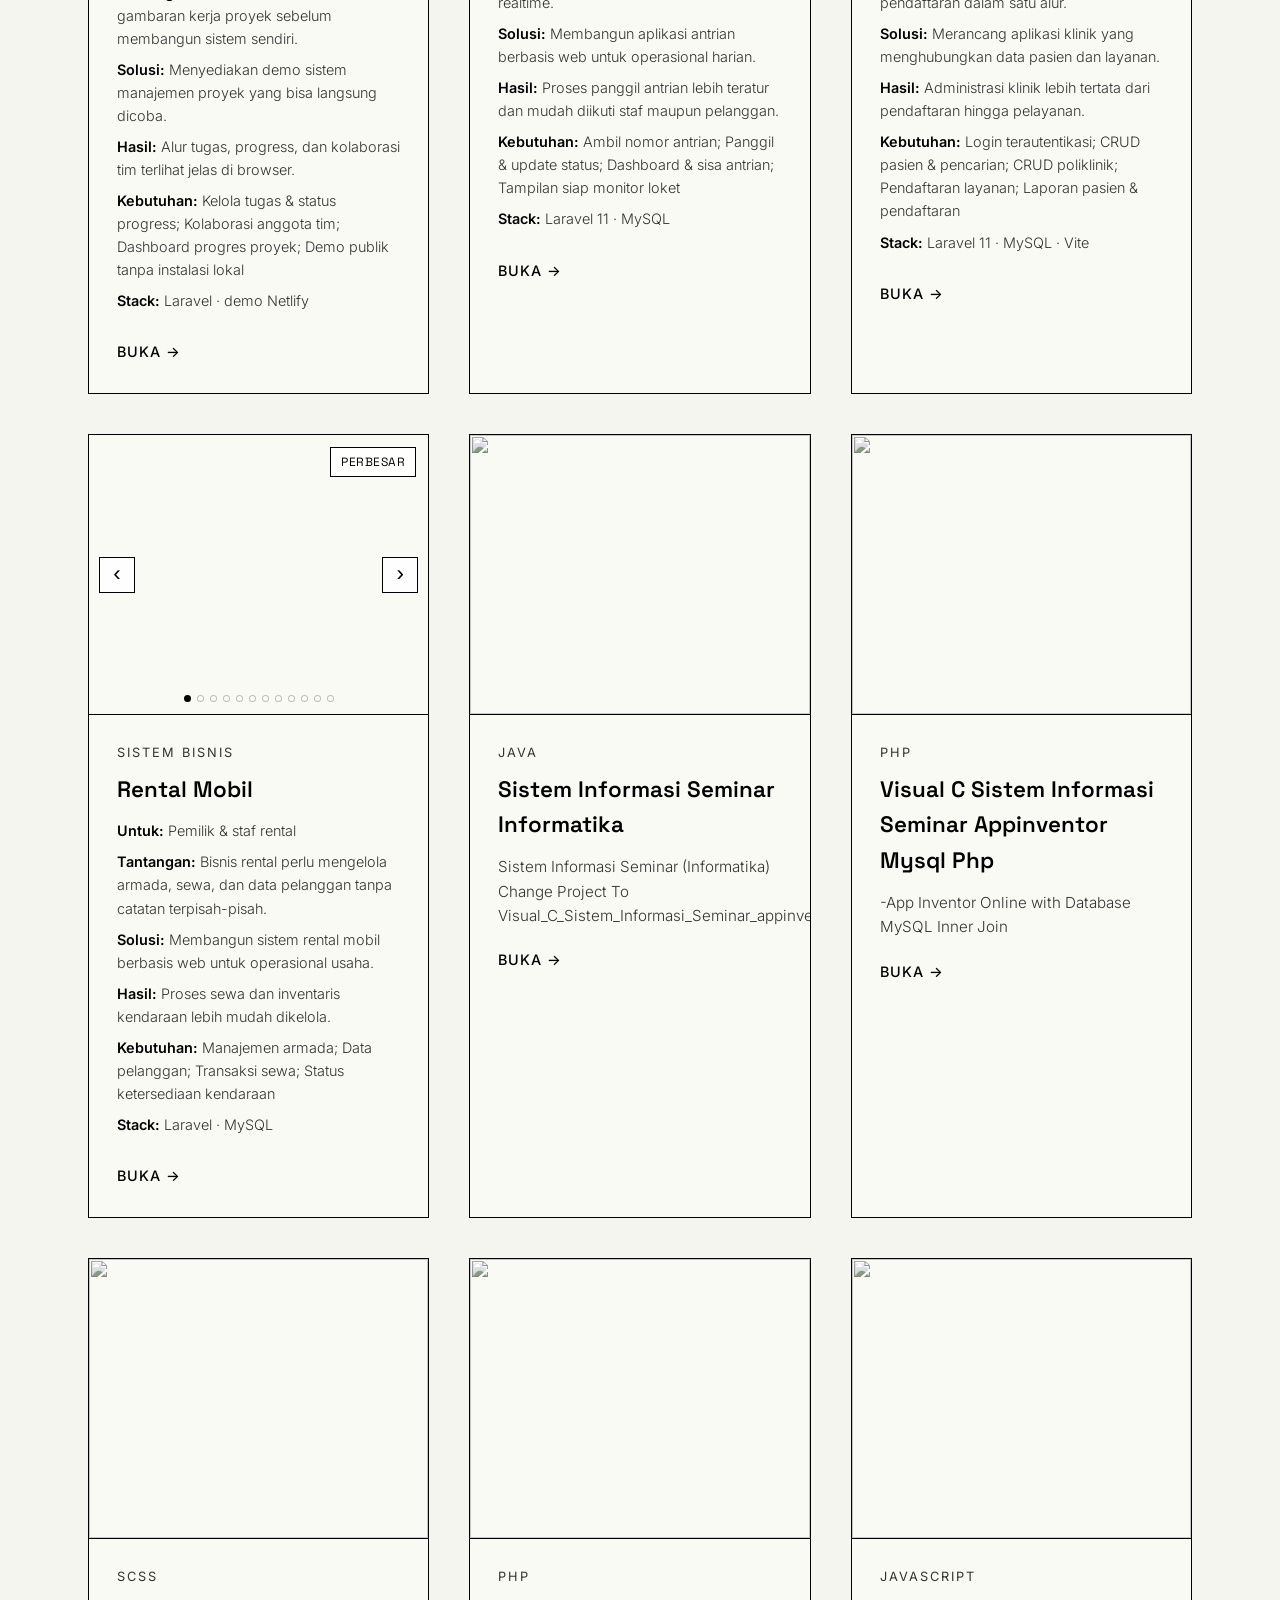
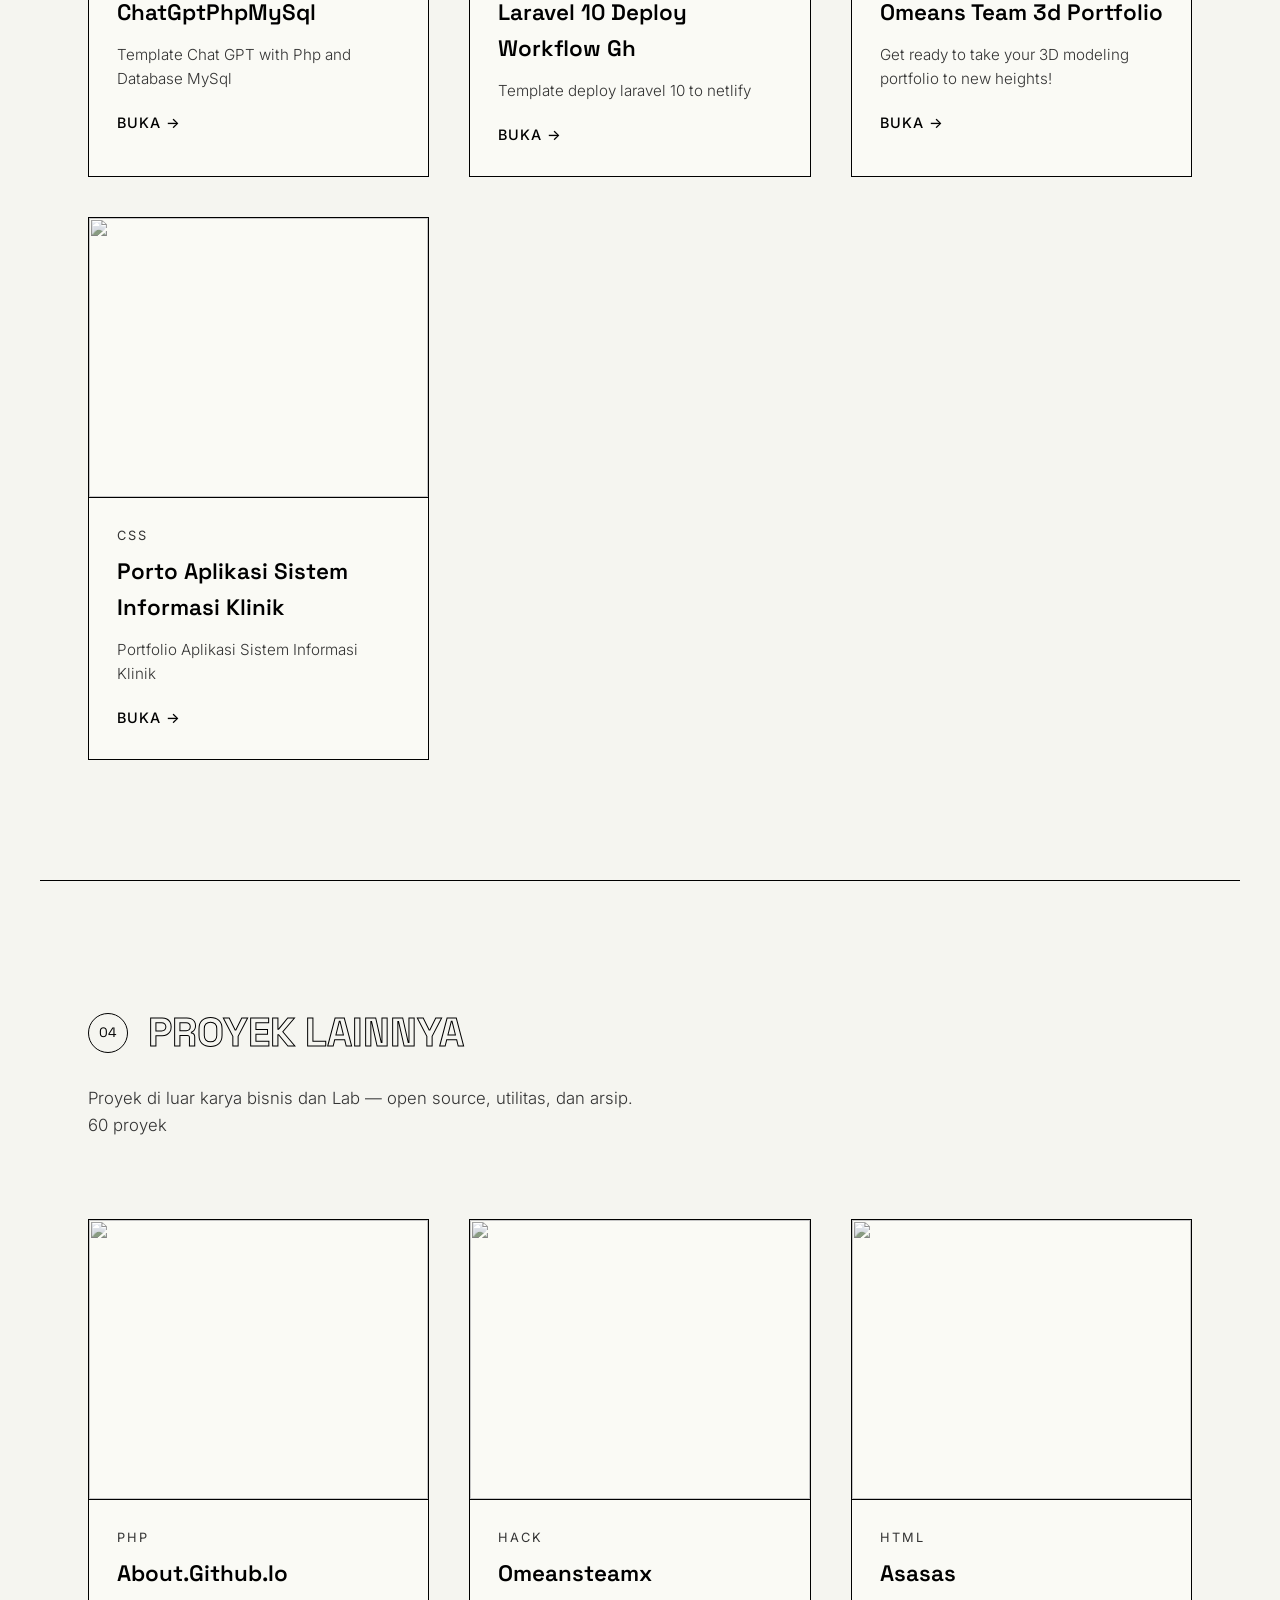
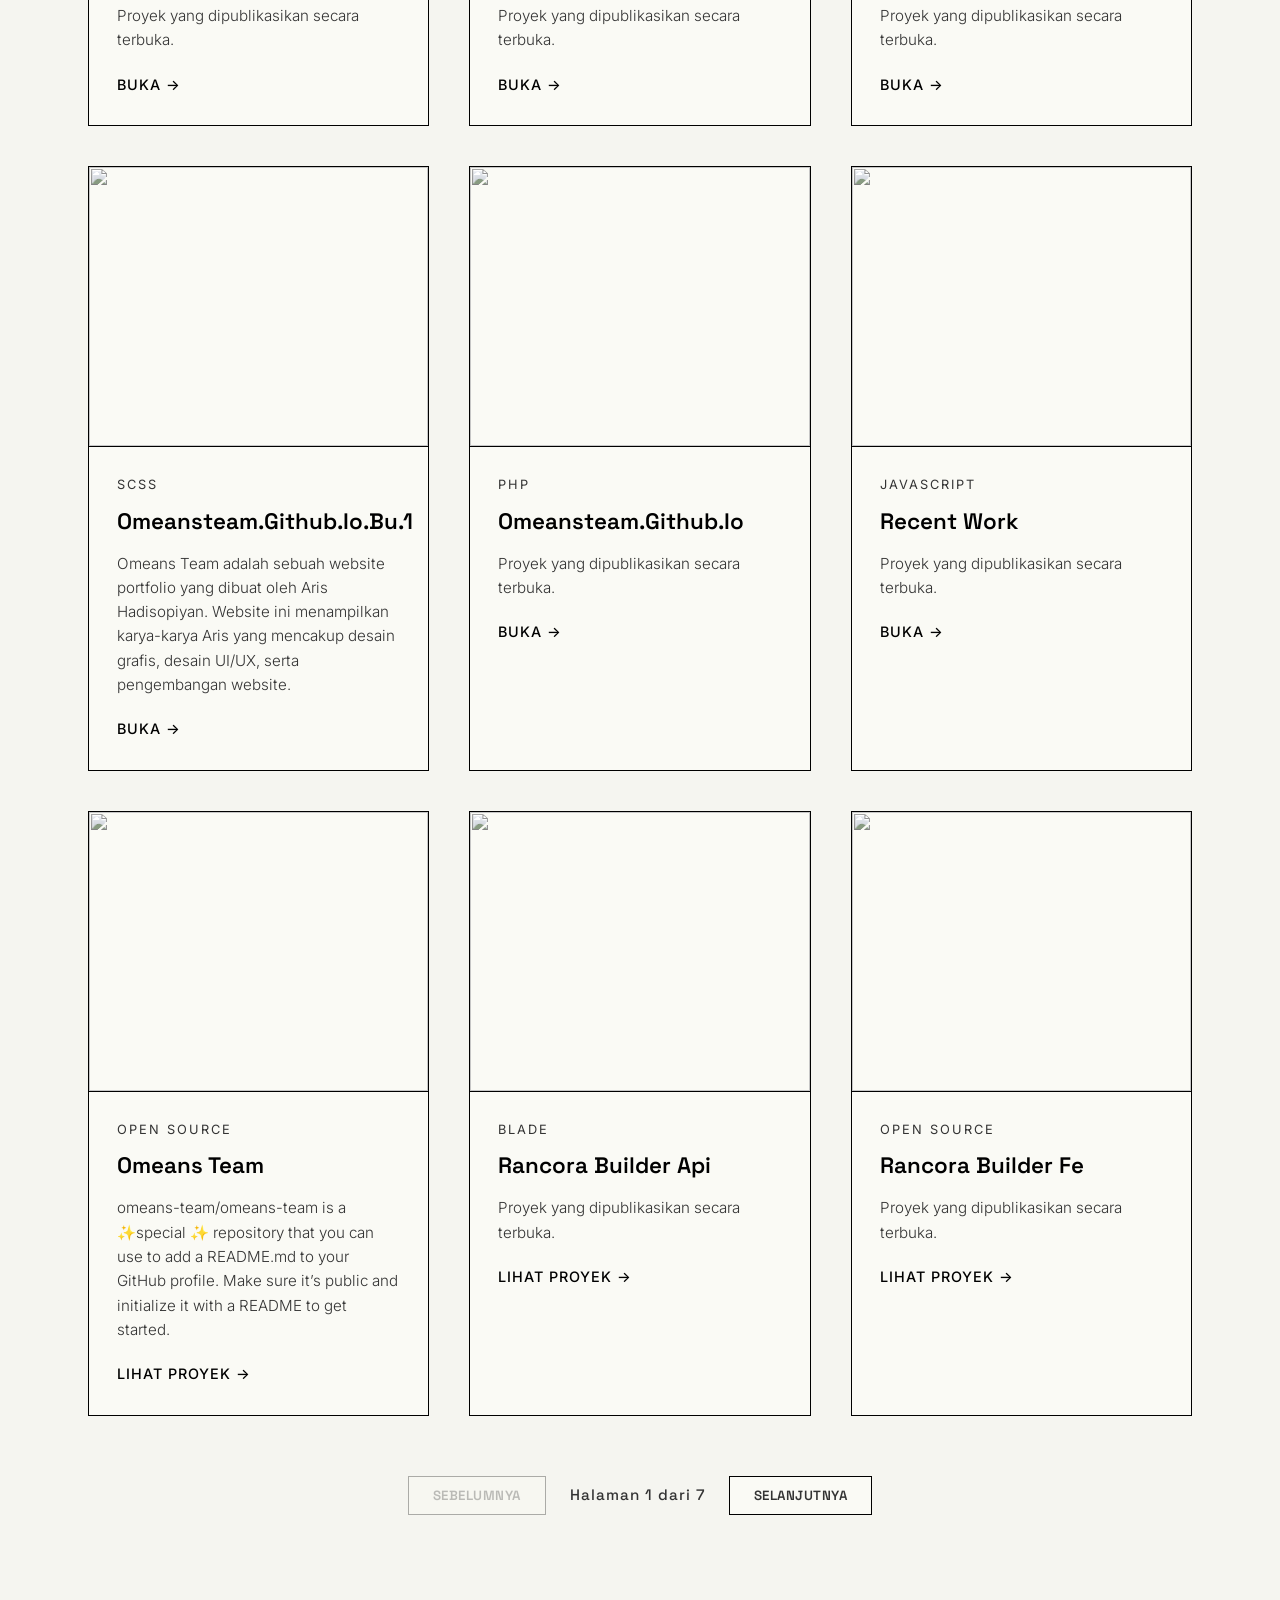
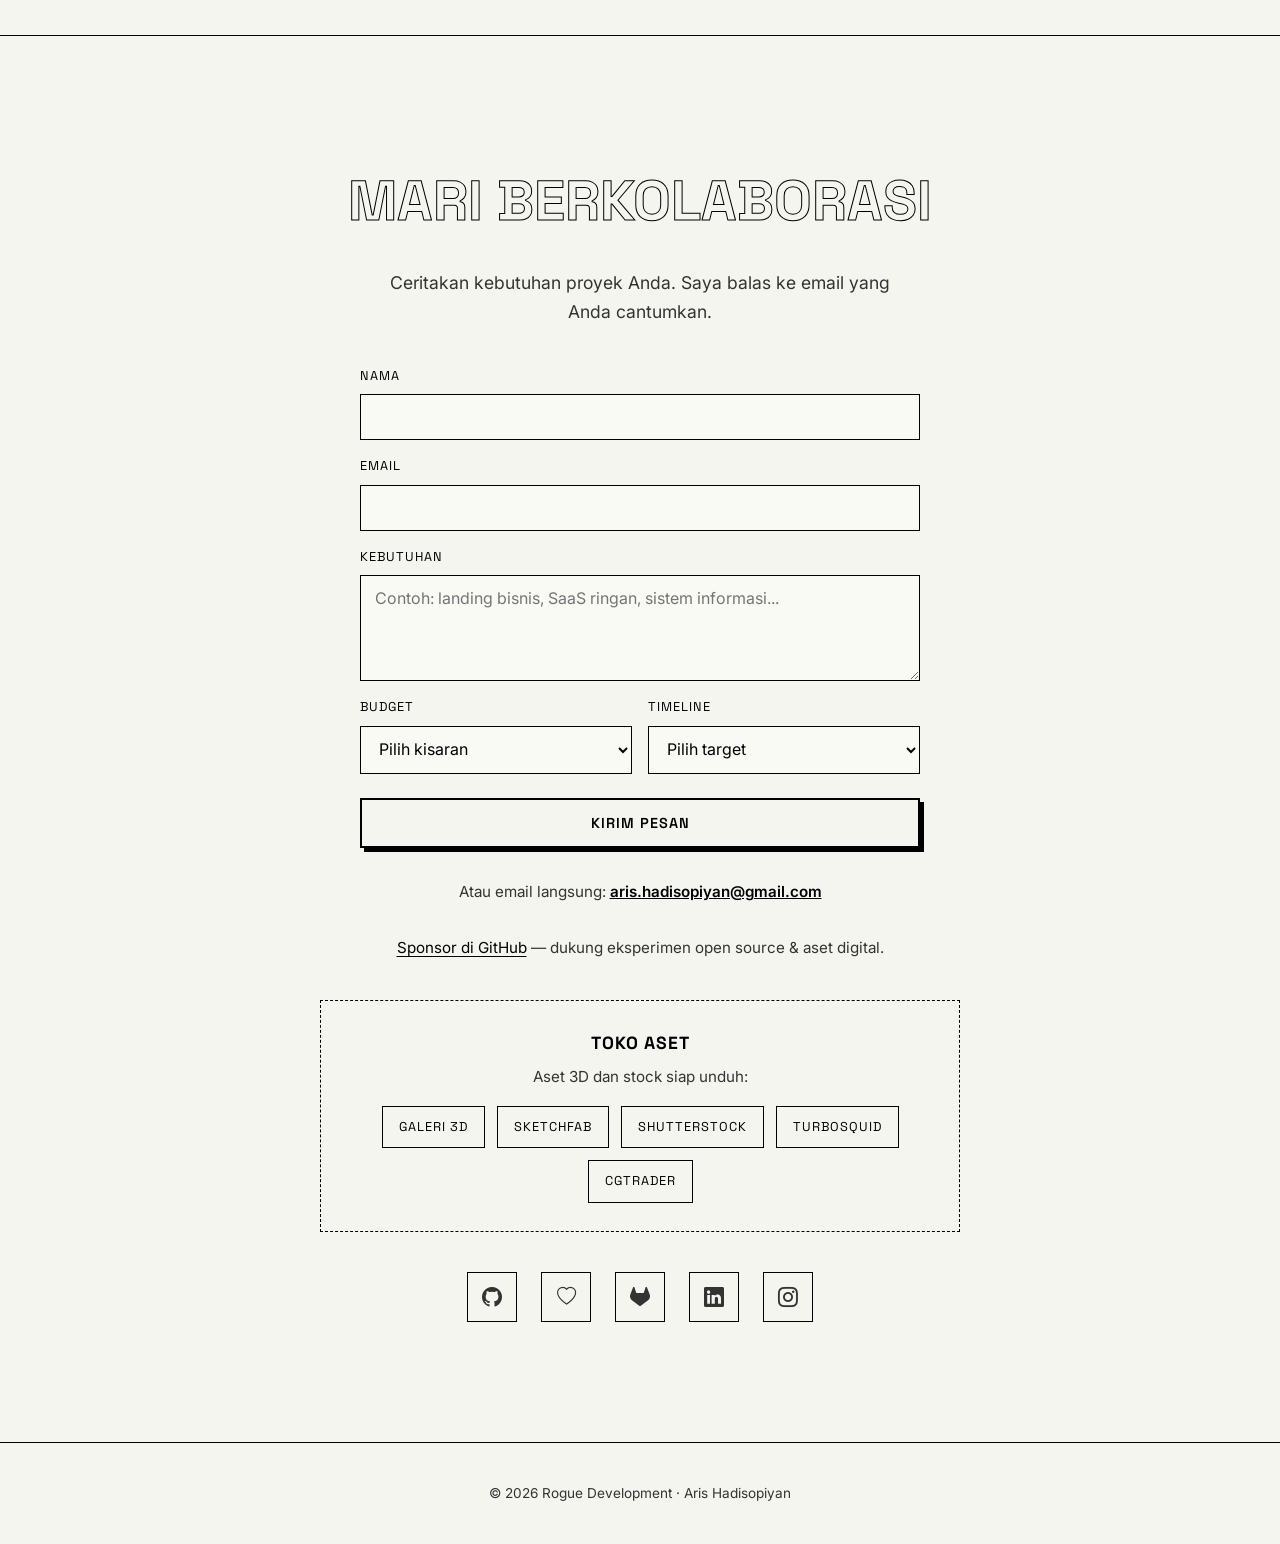
==== commit d49bff29: "Update index.html" ====
--- a/index.html
+++ b/index.html
@@ -7,9 +7,9 @@
     <!-- Primary Meta Tags -->
     <title>Rogue Development — Website, SaaS & Aset Digital</title>
     <meta name="title" content="Rogue Development — Website, SaaS & Aset Digital">
-    <meta name="description" content="Rogue Development (Aris Hadisopiyan) — Website, aplikasi web, dan sistem untuk bisnis — plus aset 3D & stock siap pakai.">
-    <meta name="keywords" content="Software house Cimahi, jasa pembuatan website, aplikasi web, sistem untuk bisnis, aset 3D siap pakai, Aris Hadisopiyan, Rogue Development">
-    <meta name="author" content="Aris Hadisopiyan">
+    <meta name="description" content="Rogue Development — Website, aplikasi web, dan sistem untuk bisnis — plus aset 3D & stock siap pakai.">
+    <meta name="keywords" content="Software house Bandung, jasa pembuatan website, aplikasi web, sistem untuk bisnis, aset 3D siap pakai, Rogue Developer">
+    <meta name="author" content="Rogue Developer">
     <link rel="canonical" href="https://rogue-dev-studio.github.io/">
 
     <!-- Open Graph / Facebook / WhatsApp -->
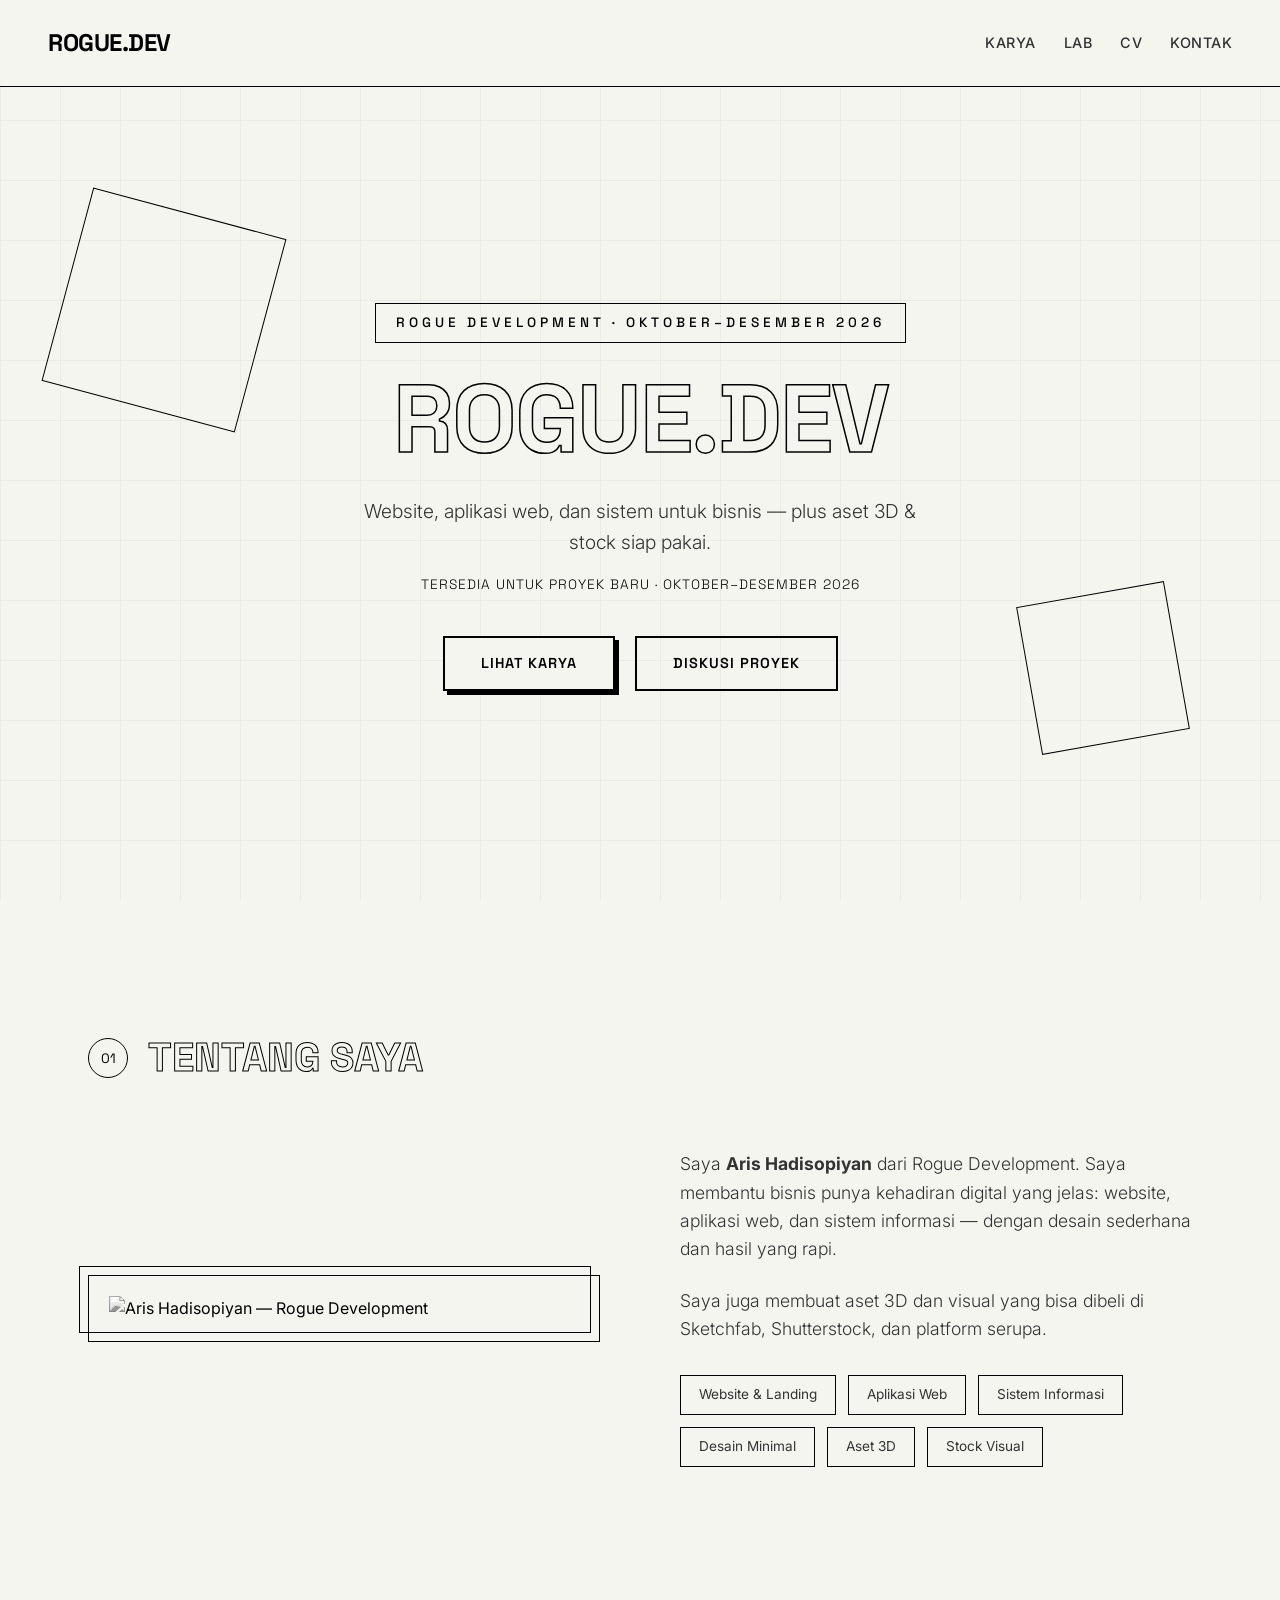
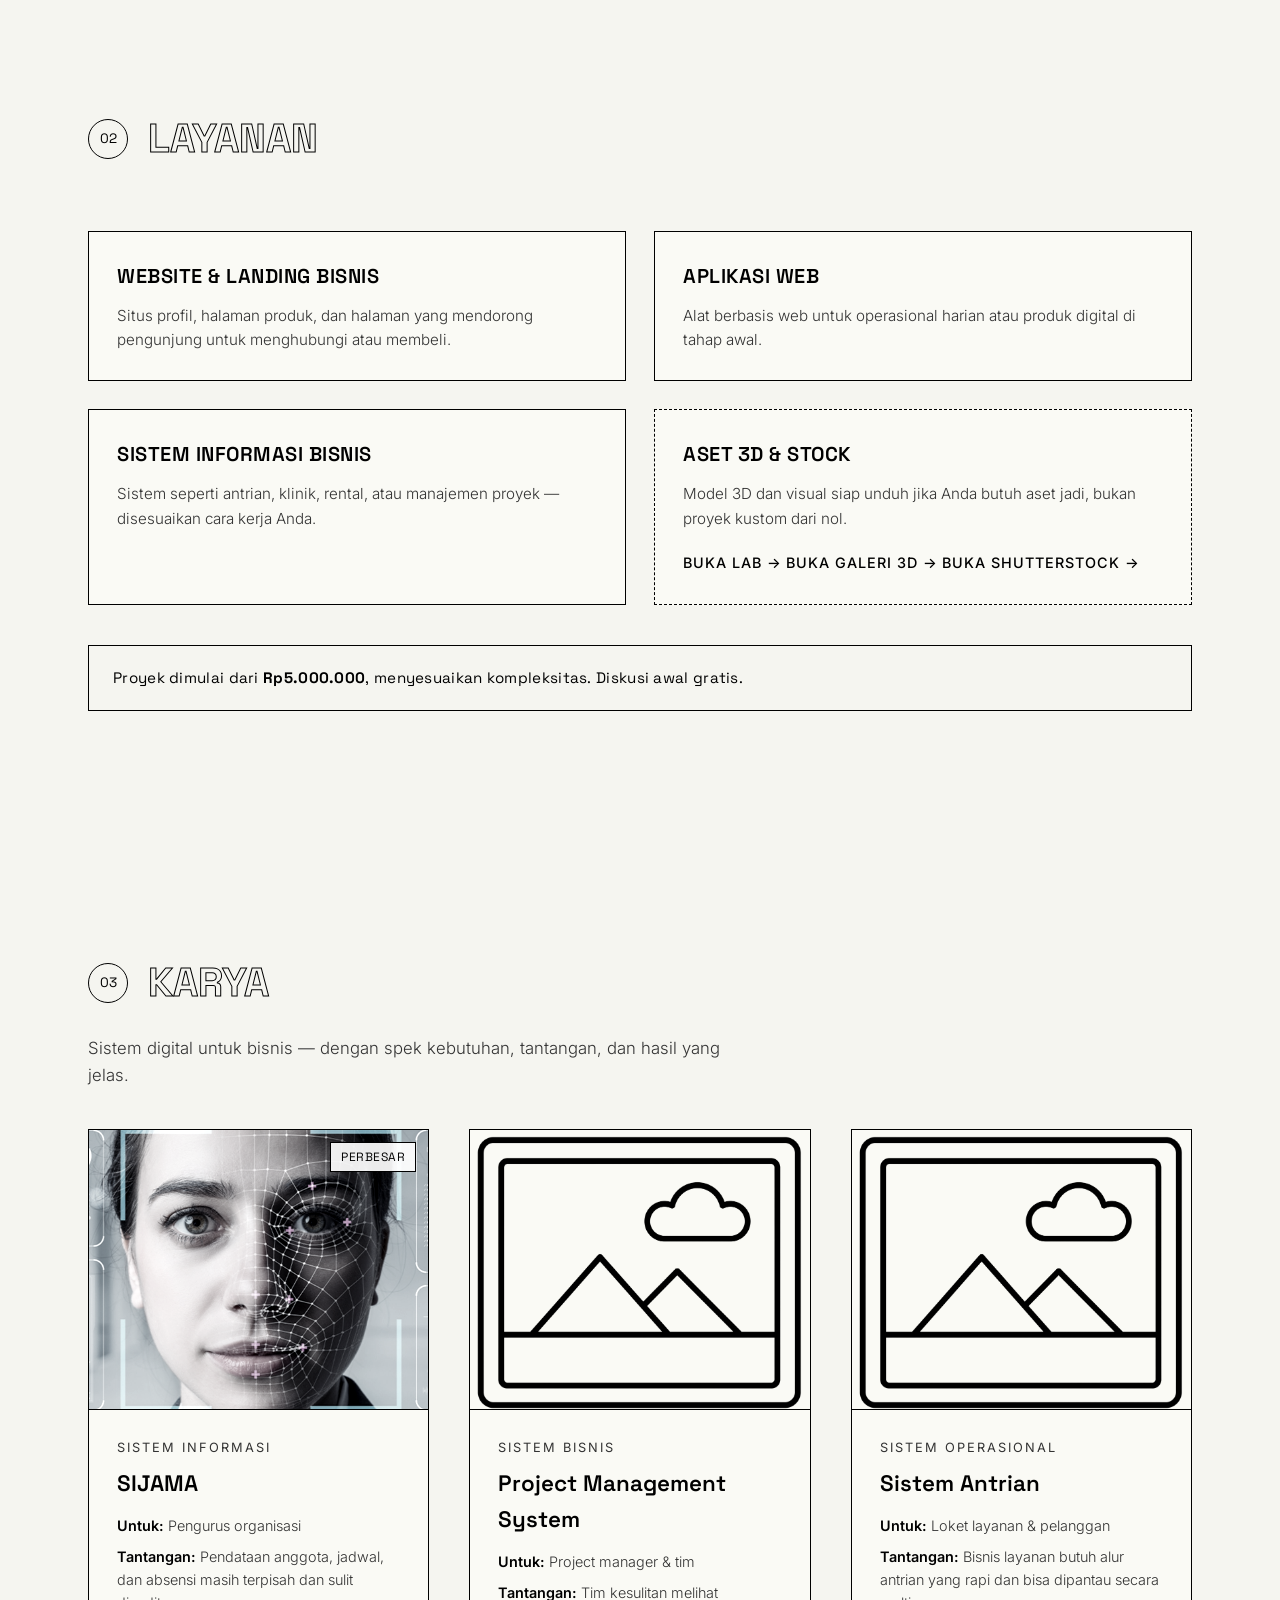
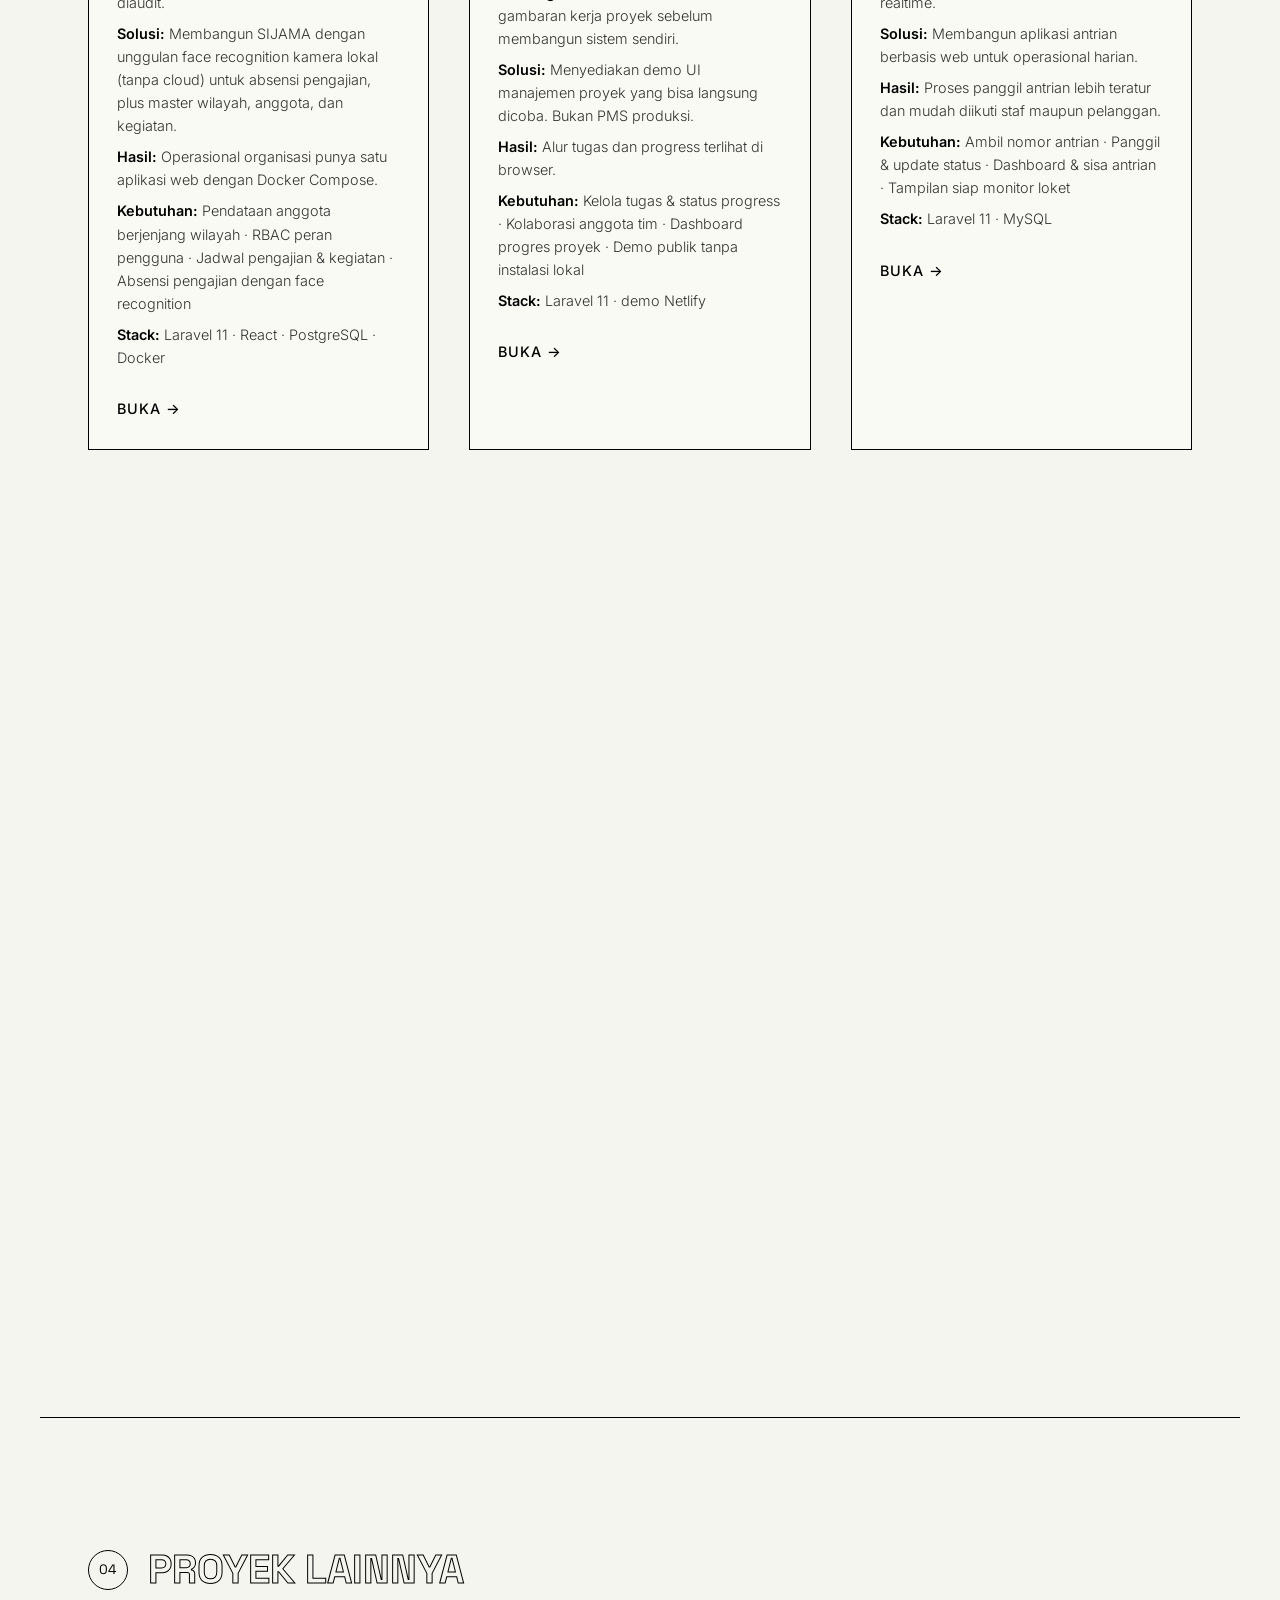
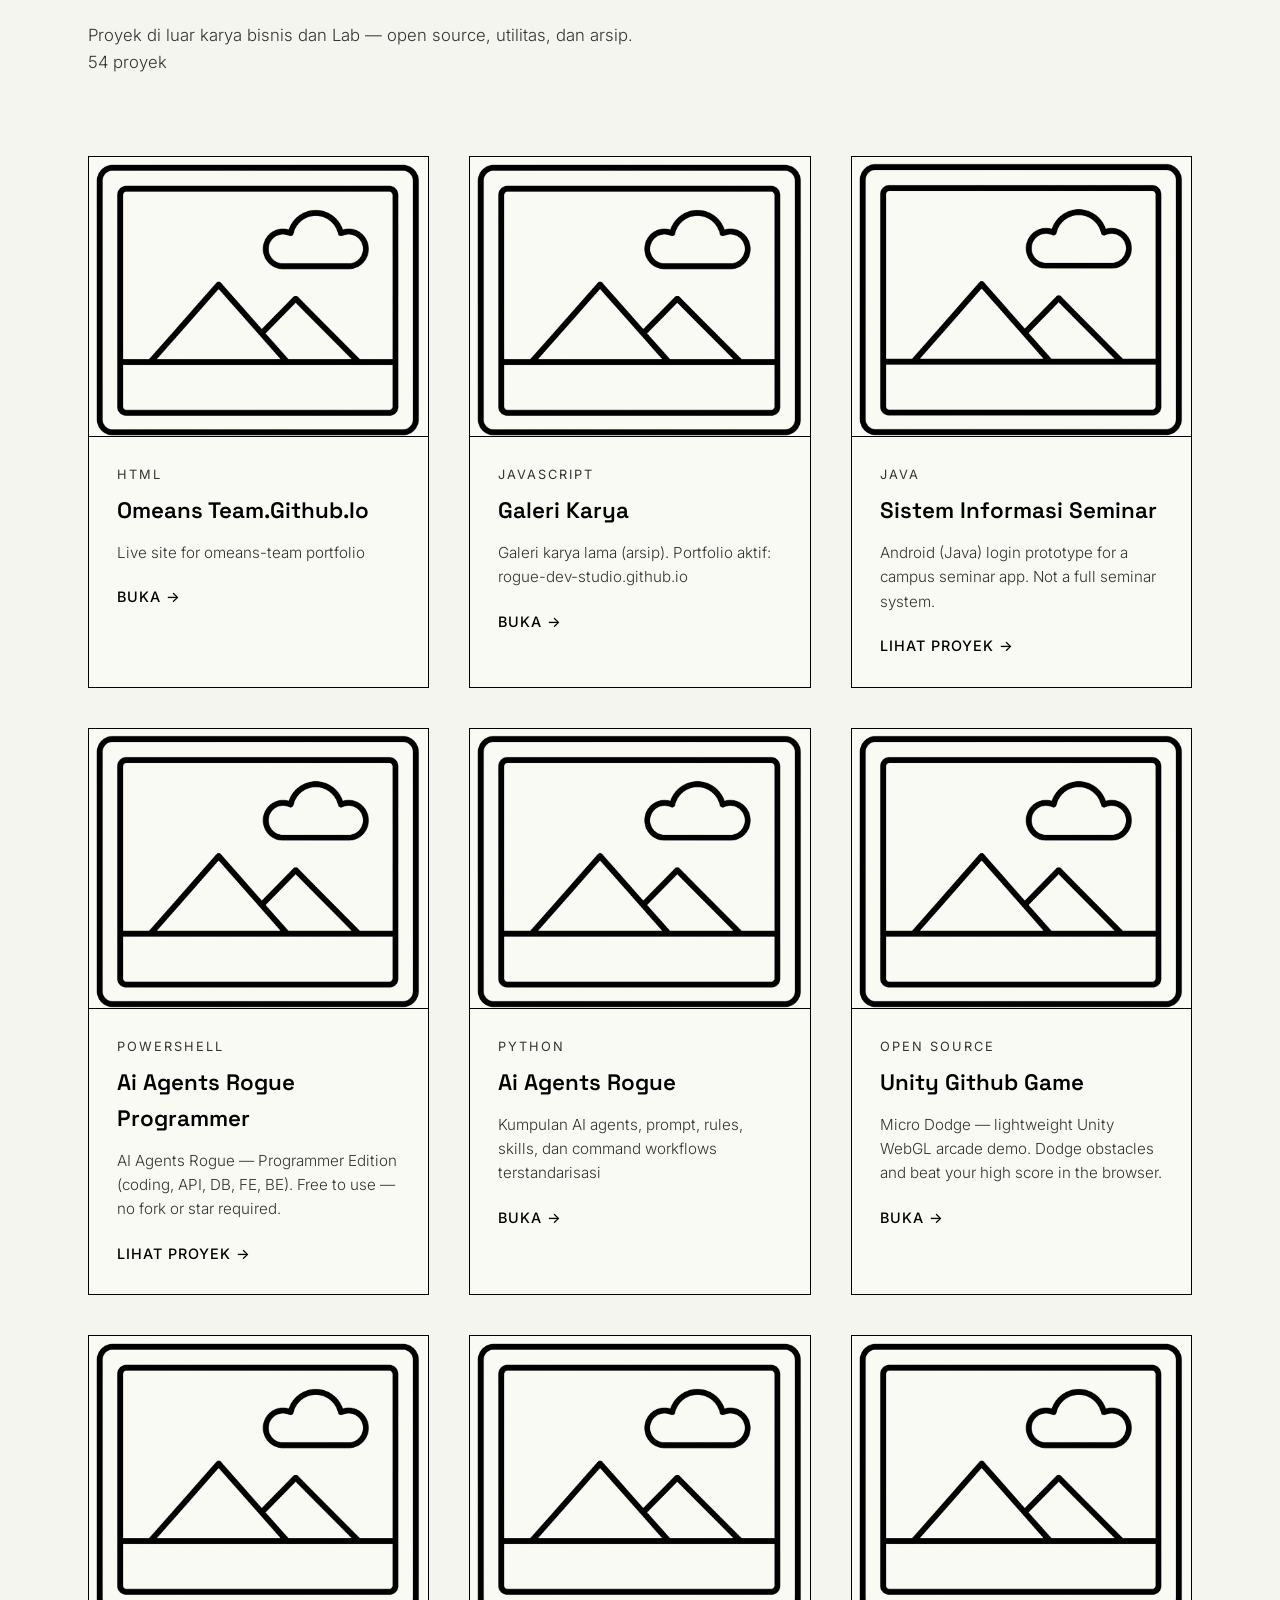
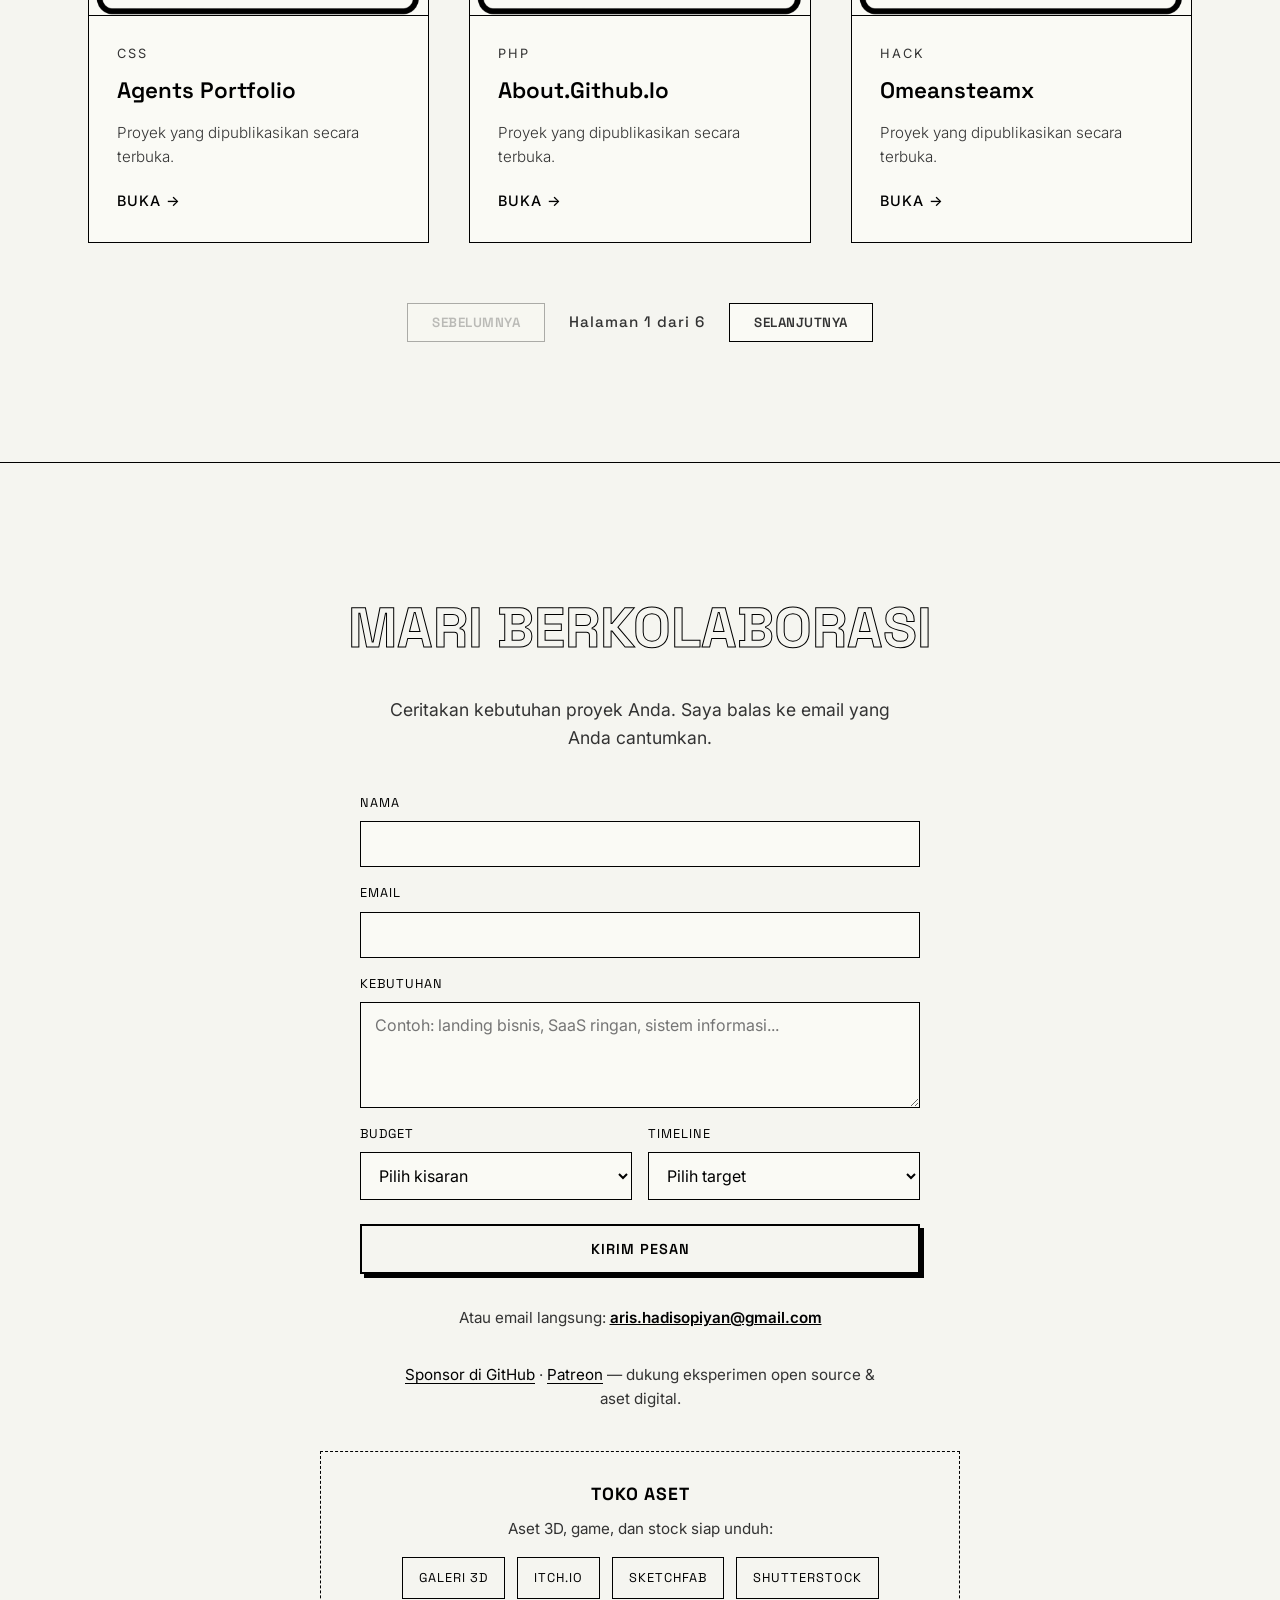
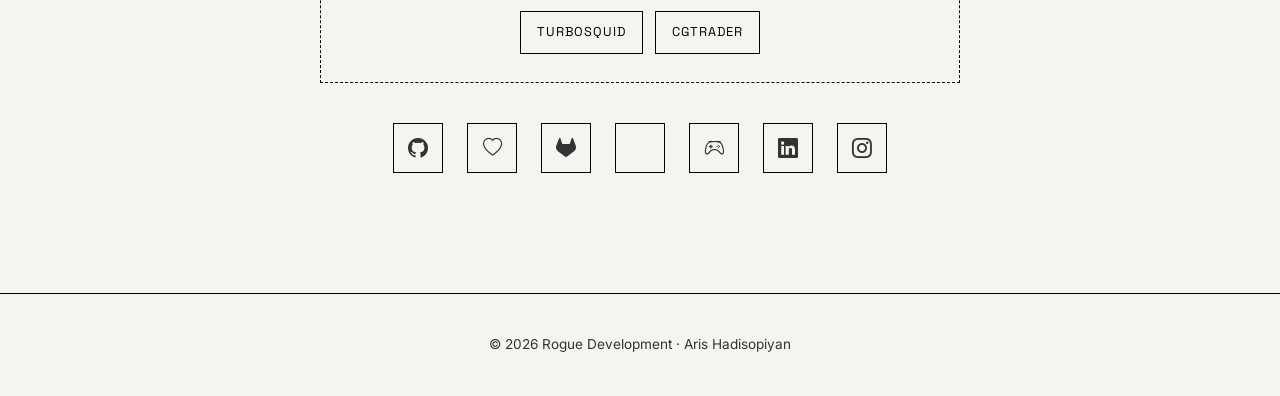
==== commit 80871146: "Add logo-tp.png as site favicon across all pages." ====
--- a/index.html
+++ b/index.html
@@ -3,7 +3,9 @@
 <head>
     <meta charset="UTF-8">
     <meta name="viewport" content="width=device-width, initial-scale=1.0">
-    
+    <link rel="icon" href="img/logo-tp.png" type="image/png">
+    <link rel="apple-touch-icon" href="img/logo-tp.png">
+
     <!-- Primary Meta Tags -->
     <title>Rogue Development — Website, SaaS & Aset Digital</title>
     <meta name="title" content="Rogue Development — Website, SaaS & Aset Digital">
--- a/css/styles.css
+++ b/css/styles.css
@@ -77,8 +77,23 @@
 
 .nav-links {
     display: flex;
-    gap: 40px;
+    gap: 28px;
     list-style: none;
+}
+
+.nav-toggle {
+    display: none;
+    min-height: 40px;
+    padding: 8px 14px;
+    border: 1px solid var(--outline-color);
+    background: transparent;
+    color: var(--text-primary);
+    font-family: 'Space Grotesk', sans-serif;
+    font-size: 0.75rem;
+    font-weight: 600;
+    letter-spacing: 0.08em;
+    text-transform: uppercase;
+    cursor: pointer;
 }
 
 .nav-links a {
@@ -636,15 +651,6 @@
     border-bottom: 1px solid var(--outline-light);
 }
 
-.project-image.thumb-gallery.has-peek {
-    overflow: visible;
-}
-
-.project-card:has(.is-peeking) {
-    z-index: 6;
-    overflow: visible;
-}
-
 .project-image img,
 .thumb-slide {
     width: 100%;
@@ -677,8 +683,15 @@
     pointer-events: auto;
 }
 
+.project-image img.is-fallback {
+    filter: none;
+    transform: none;
+    object-fit: cover;
+}
+
 .thumb-gallery .thumb-slide.is-broken {
     opacity: 0 !important;
+    pointer-events: none;
 }
 
 .thumb-nav {
@@ -743,90 +756,6 @@
 .thumb-zoom:hover {
     background: var(--text-primary);
     color: var(--bg-primary);
-}
-
-.thumb-gallery.has-peek {
-    overflow: visible;
-    z-index: 1;
-}
-
-.thumb-gallery.is-peeking {
-    z-index: 5;
-}
-
-.thumb-peek {
-    position: absolute;
-    left: 50%;
-    bottom: calc(100% + 10px);
-    transform: translateX(-50%);
-    width: min(420px, 92vw);
-    max-height: 320px;
-    padding: 12px;
-    background: #fff;
-    border: 1px solid var(--outline-color);
-    box-shadow: 8px 8px 0 0 var(--outline-color);
-    z-index: 20;
-    display: flex;
-    flex-direction: column;
-    gap: 10px;
-}
-
-.thumb-peek[hidden] {
-    display: none !important;
-}
-
-.thumb-peek-title {
-    margin: 0;
-    font-family: 'Space Grotesk', sans-serif;
-    font-size: 0.8rem;
-    letter-spacing: 0.04em;
-    text-transform: uppercase;
-    color: var(--text-secondary);
-}
-
-.thumb-peek-grid {
-    display: grid;
-    grid-template-columns: repeat(auto-fill, minmax(88px, 1fr));
-    gap: 8px;
-    overflow-y: auto;
-    max-height: 220px;
-}
-
-.thumb-peek-item {
-    border: 1px solid var(--outline-light);
-    background: var(--bg-secondary);
-    padding: 0;
-    cursor: pointer;
-    aspect-ratio: 4 / 3;
-    overflow: hidden;
-}
-
-.thumb-peek-item img {
-    width: 100%;
-    height: 100%;
-    object-fit: cover;
-    display: block;
-    filter: none;
-    transform: none;
-}
-
-.thumb-peek-item.is-active,
-.thumb-peek-item:hover {
-    border-color: var(--outline-color);
-    box-shadow: 2px 2px 0 0 var(--outline-color);
-}
-
-.thumb-peek-open {
-    align-self: flex-start;
-    border: 1px solid var(--outline-color);
-    background: var(--text-primary);
-    color: var(--bg-primary);
-    font-family: 'Space Grotesk', sans-serif;
-    font-size: 0.75rem;
-    letter-spacing: 0.04em;
-    text-transform: uppercase;
-    padding: 8px 12px;
-    cursor: pointer;
 }
 
 .lightbox-strip {
@@ -863,17 +792,6 @@
 .lightbox-strip-item:hover {
     opacity: 1;
     border-color: #fff;
-}
-
-@media (max-width: 720px) {
-    .thumb-peek {
-        left: 0;
-        right: 0;
-        width: auto;
-        transform: none;
-        bottom: 12px;
-        max-height: 260px;
-    }
 }
 
 body.lightbox-open {
@@ -1120,18 +1038,43 @@
 
 @media (max-width: 768px) {
     nav {
-        padding: 20px 24px;
+        padding: 12px 16px;
+        flex-wrap: wrap;
+        gap: 8px;
+    }
+
+    .nav-toggle {
+        display: inline-flex;
+        align-items: center;
+        justify-content: center;
     }
 
     .nav-links {
-        gap: 16px;
-        flex-wrap: wrap;
-        justify-content: flex-end;
+        display: none;
+        flex-direction: column;
+        width: 100%;
+        gap: 0;
+        border-top: 1px solid var(--outline-light);
+        padding-top: 8px;
+    }
+
+    nav.is-open .nav-links {
+        display: flex;
+    }
+
+    .nav-links a {
+        display: block;
+        padding: 12px 0;
+        font-size: 0.95rem;
+    }
+
+    .nav-links a::after {
+        display: none;
     }
 
     .hero, .section, .contact-section {
-        padding-left: 24px;
-        padding-right: 24px;
+        padding-left: 16px;
+        padding-right: 16px;
     }
 
     .about-grid,
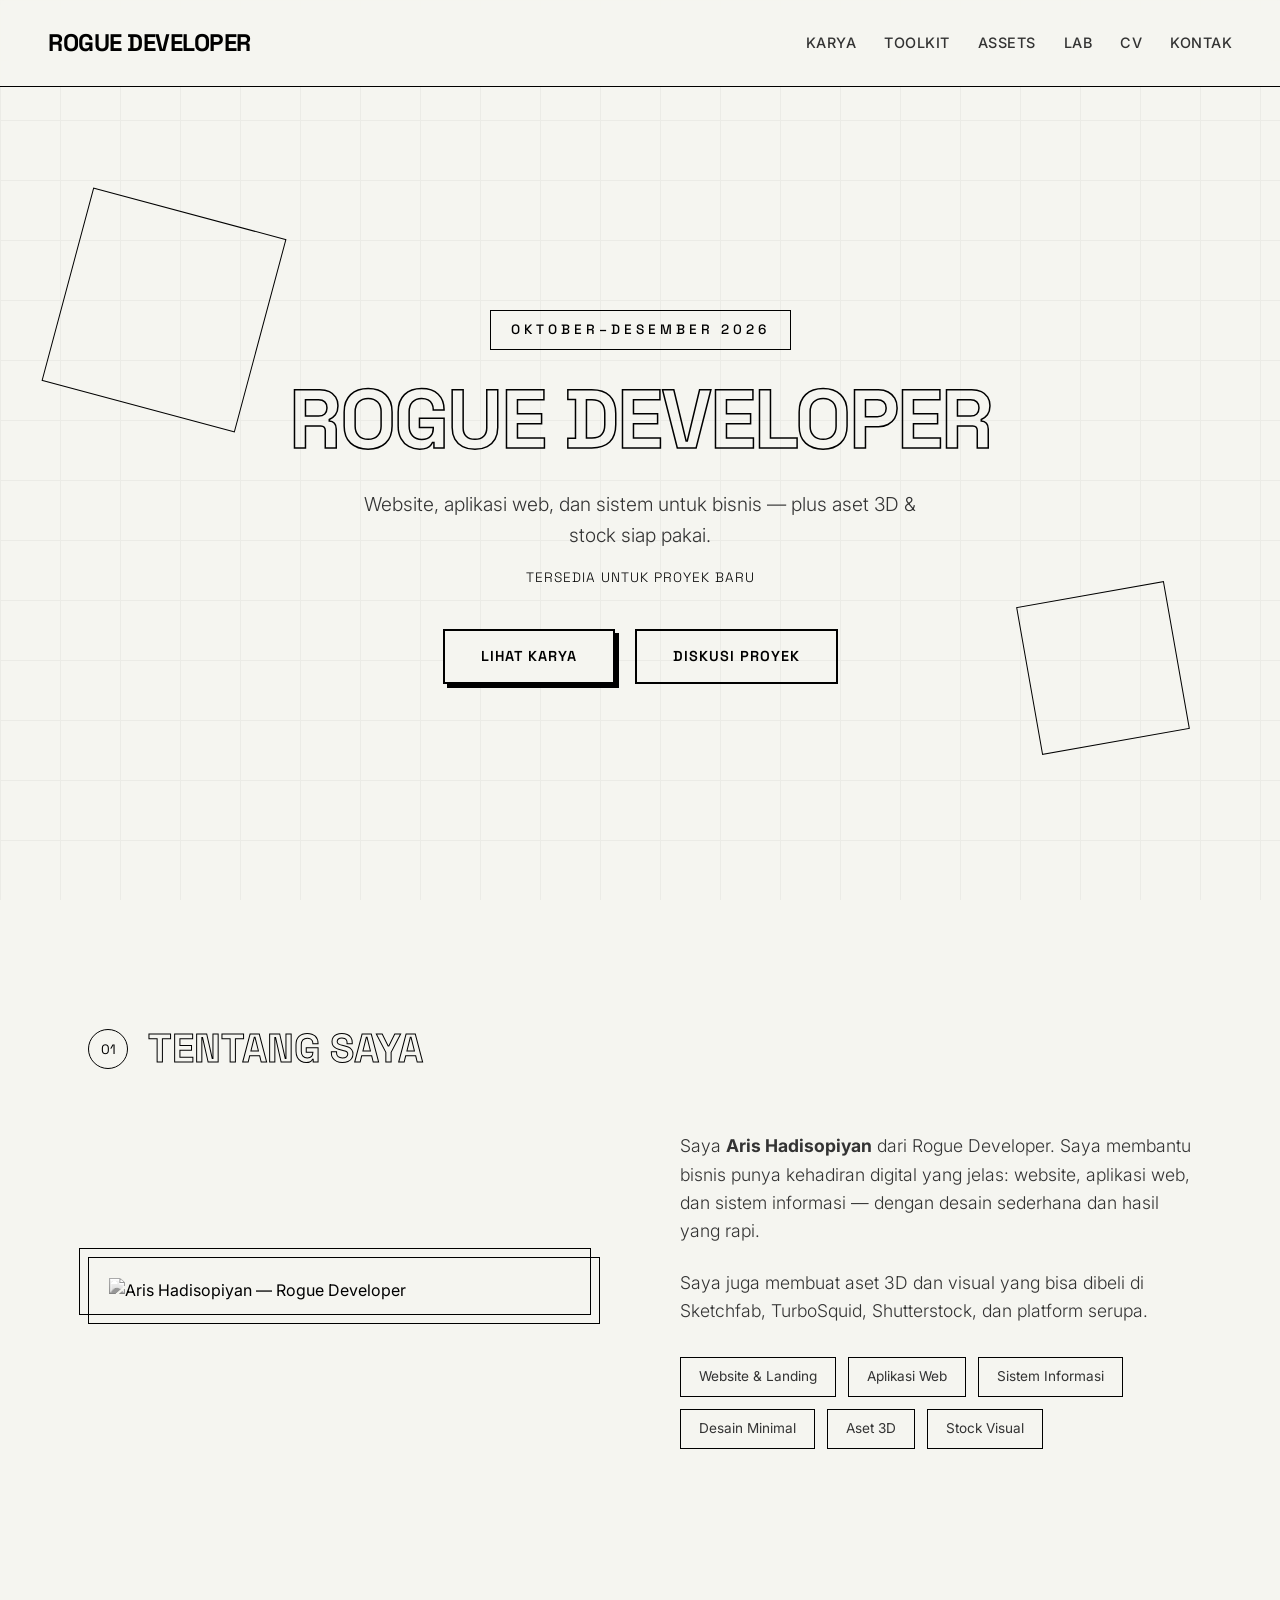
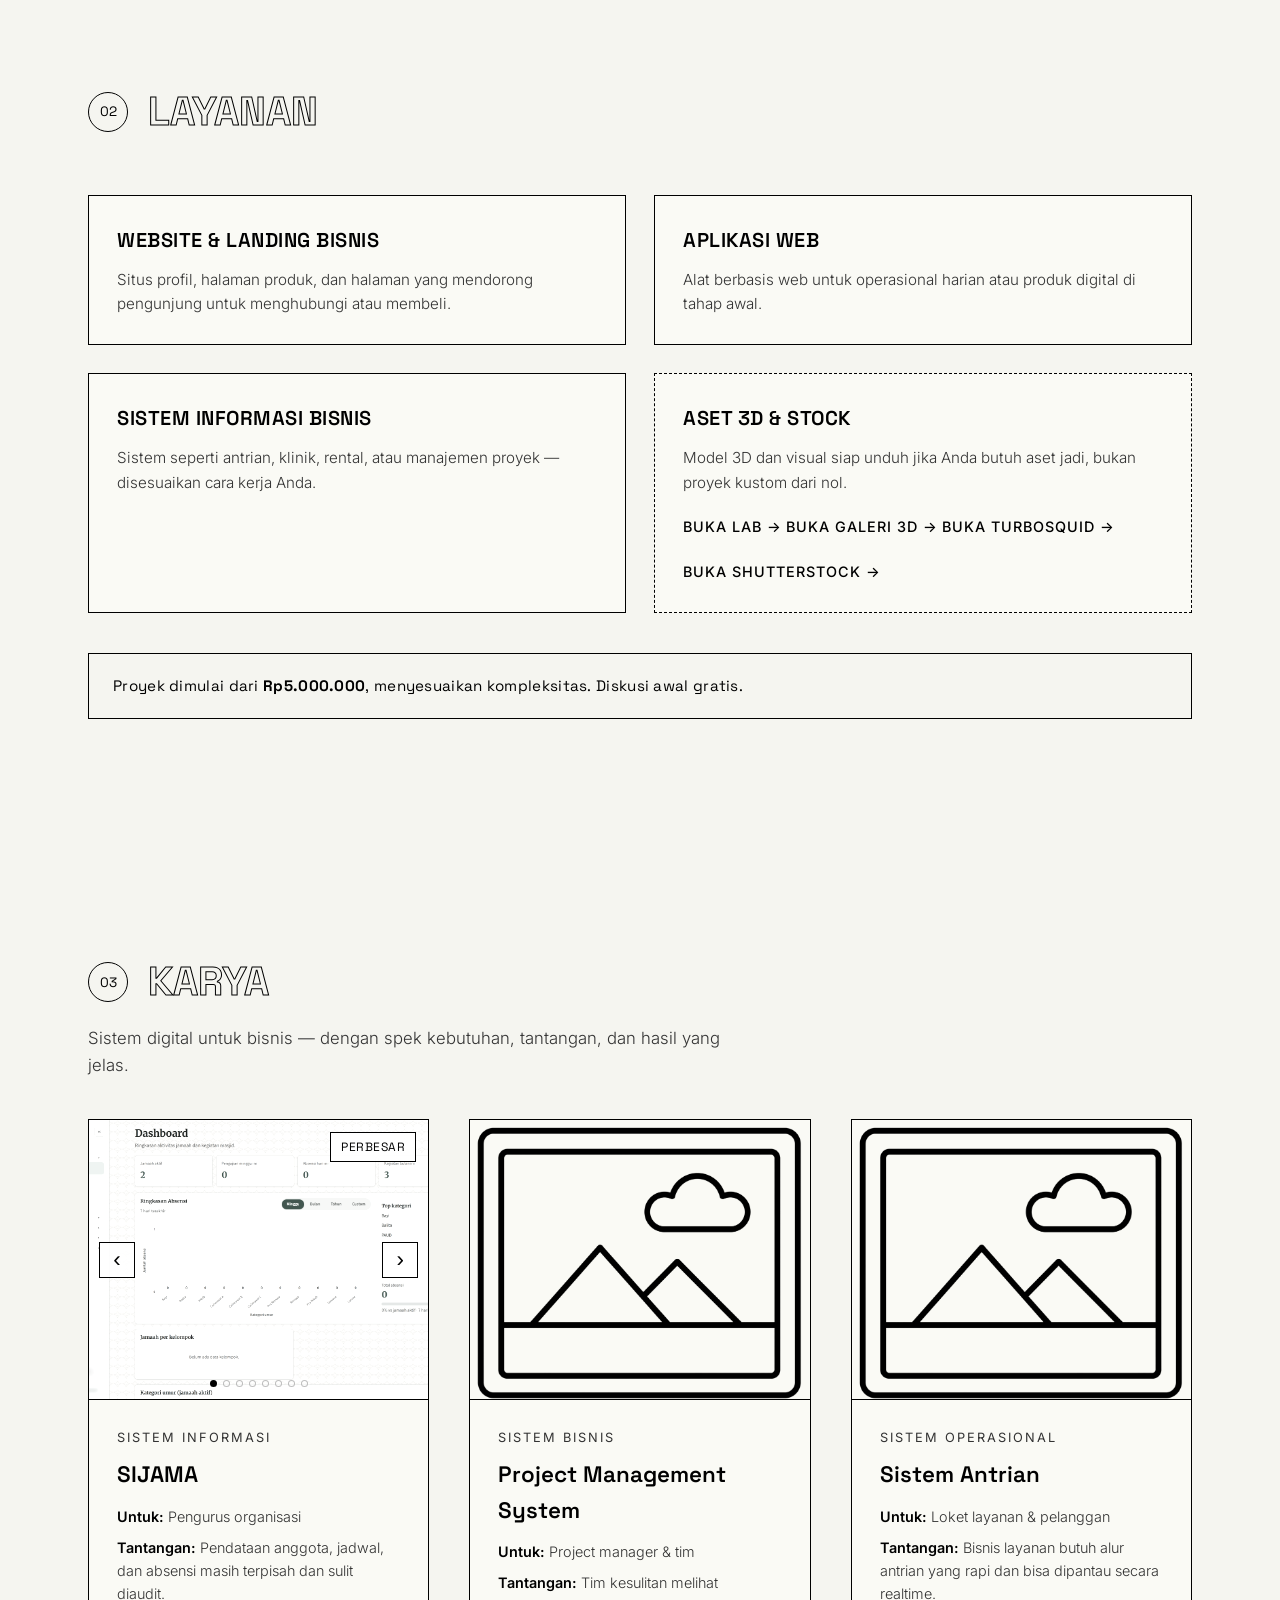
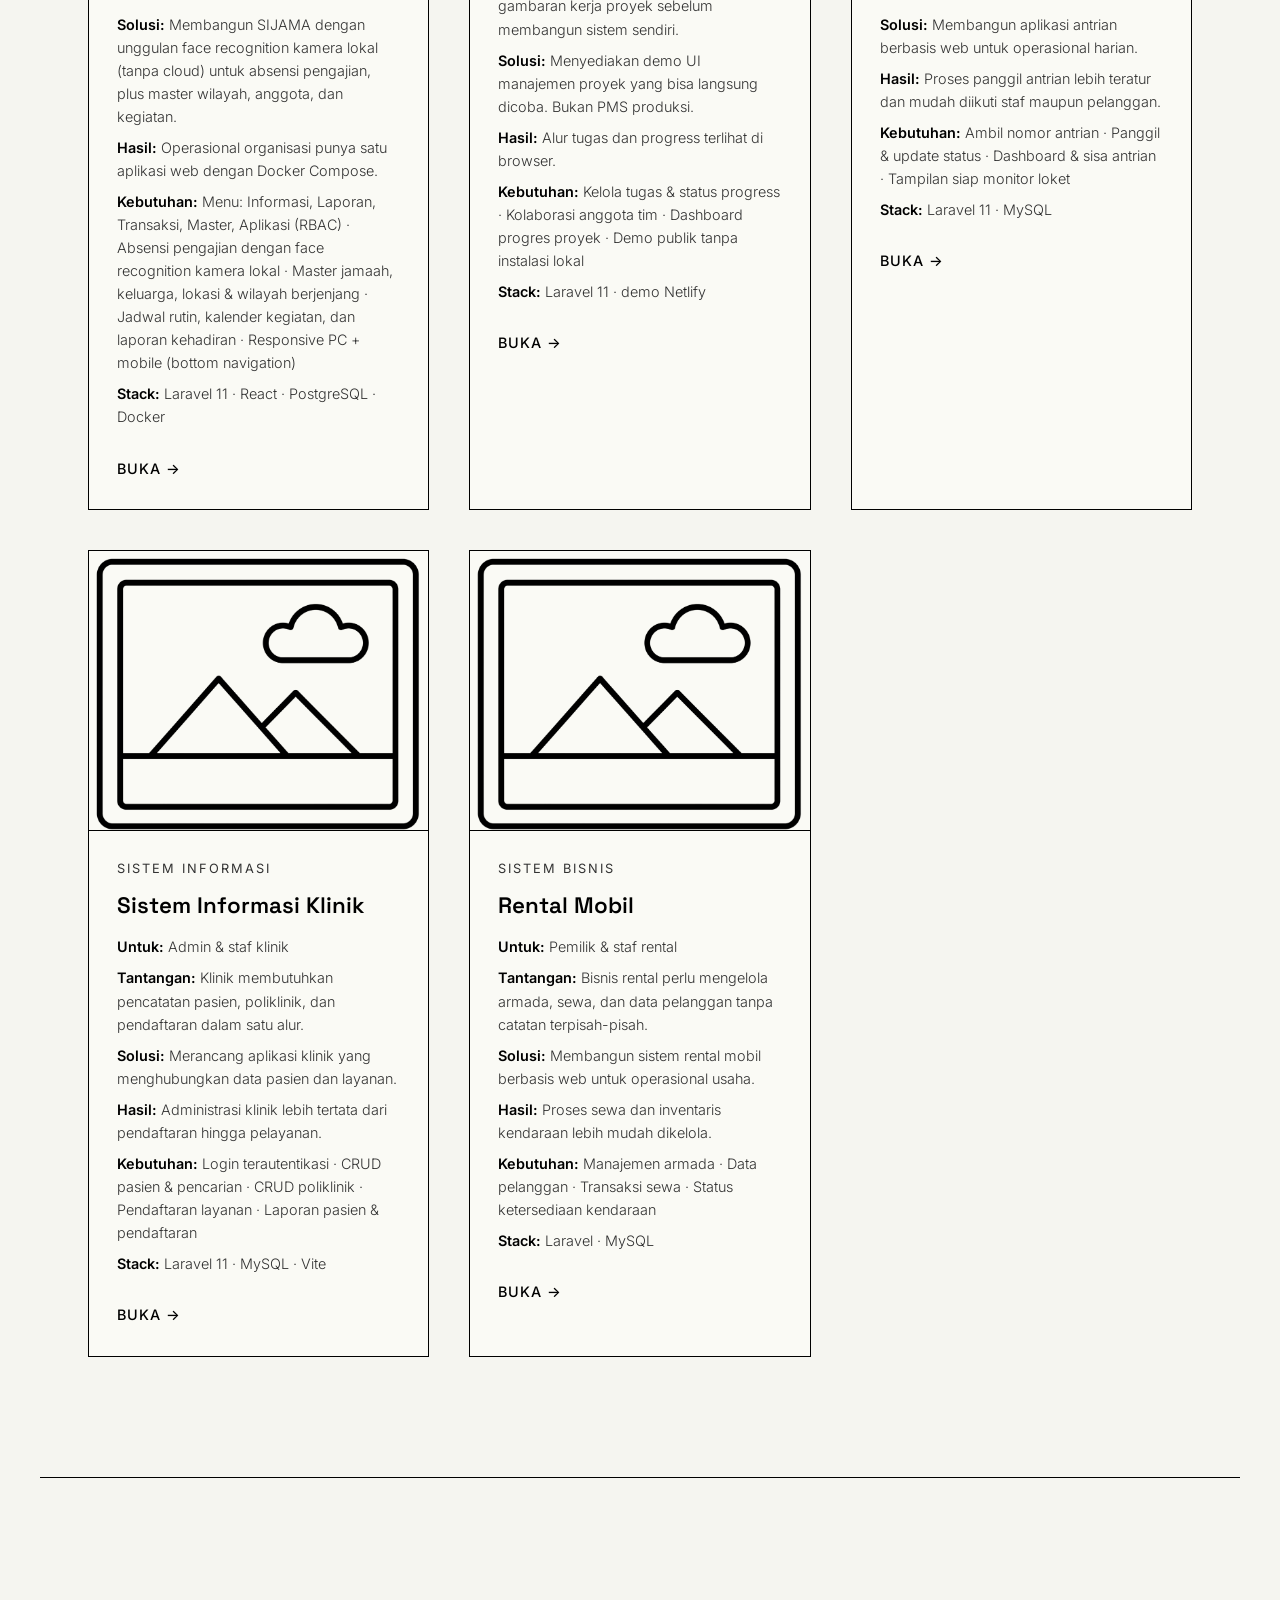
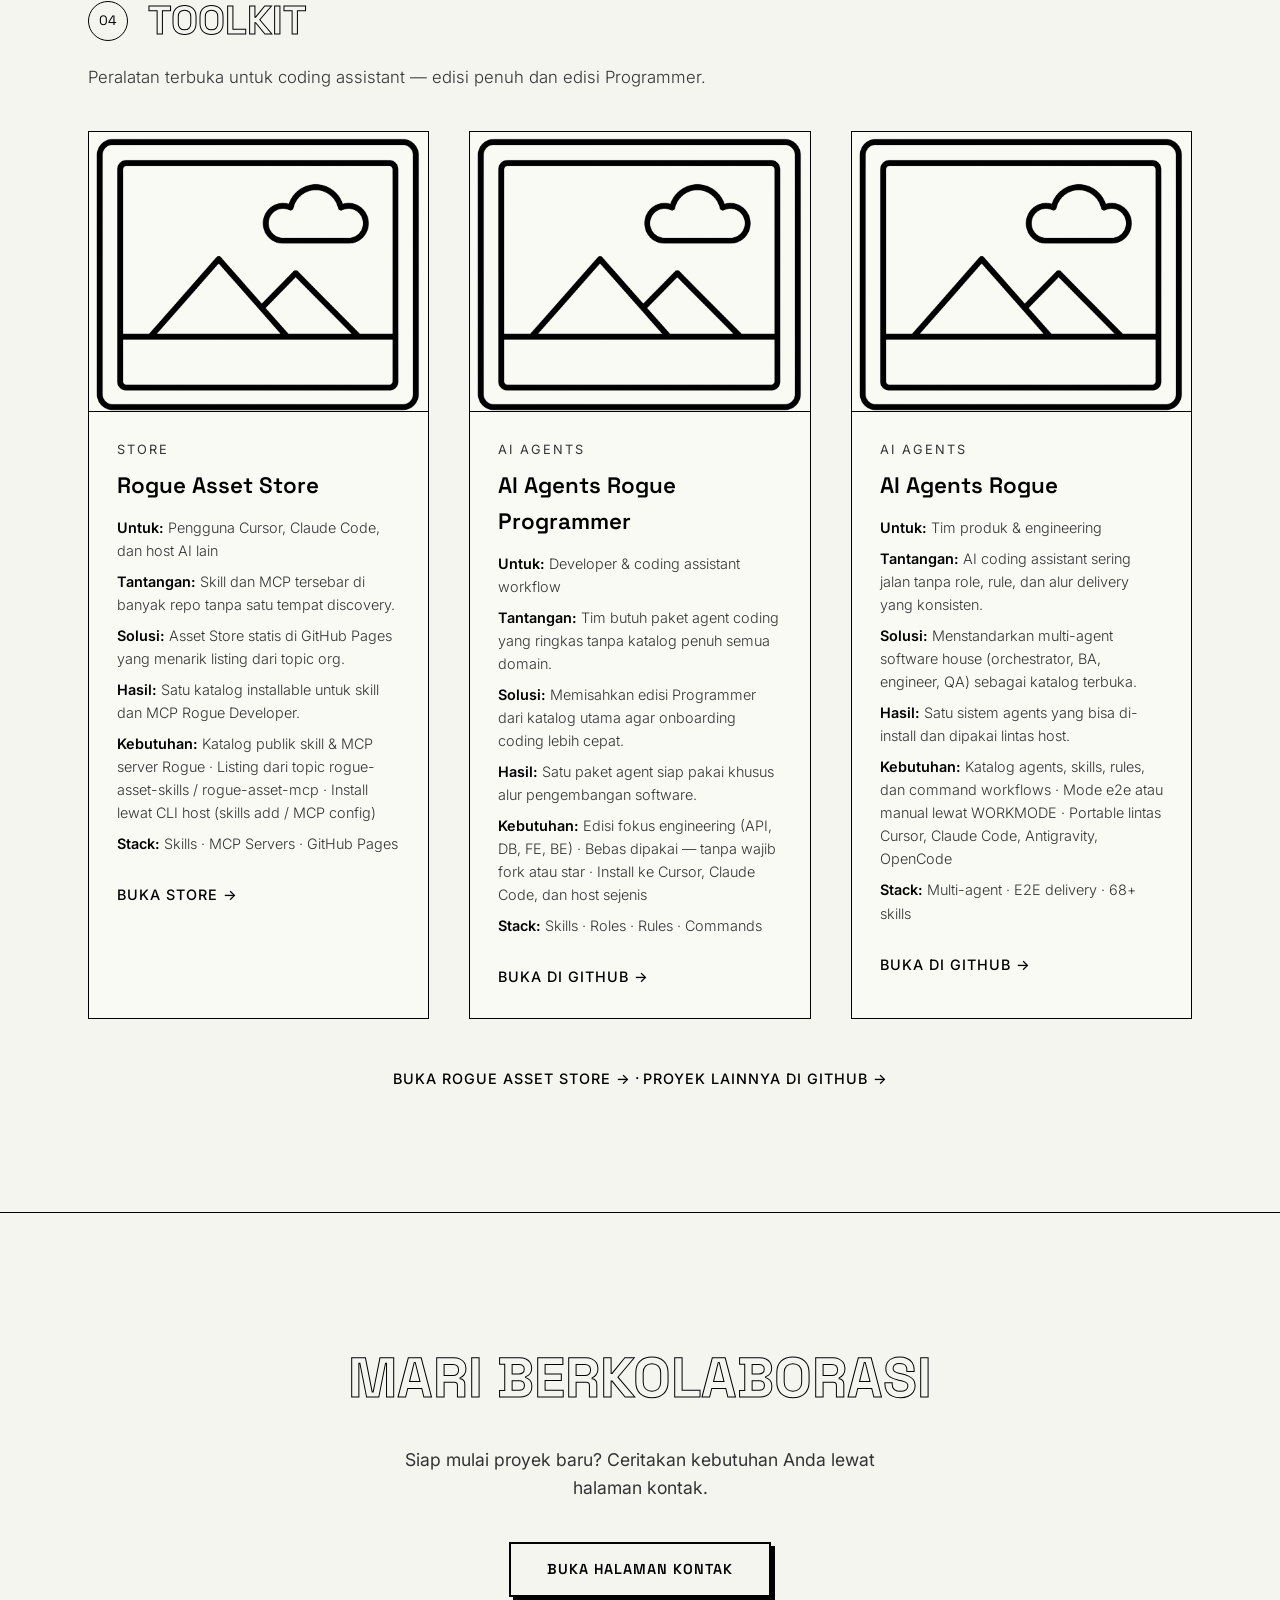
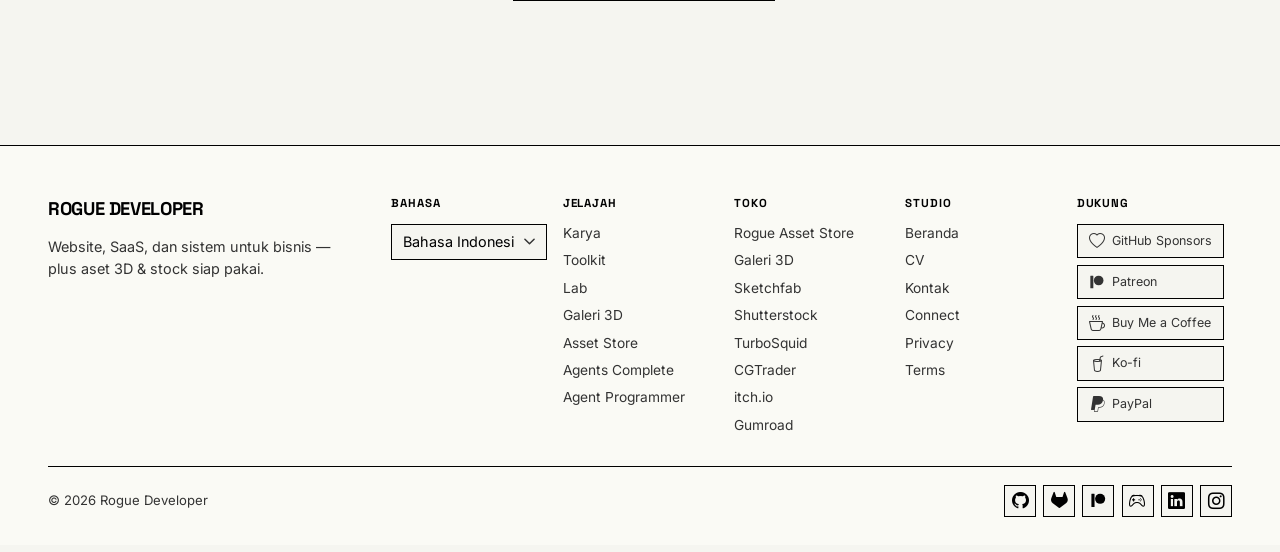
==== commit a9b1993e: "Polish studio site: Asset Store footer layout, site-wide ID/EN i18n, and a contact-only Connect sect" ====
--- a/index.html
+++ b/index.html
@@ -7,9 +7,9 @@
     <link rel="apple-touch-icon" href="img/logo-tp.png">
 
     <!-- Primary Meta Tags -->
-    <title>Rogue Development — Website, SaaS & Aset Digital</title>
-    <meta name="title" content="Rogue Development — Website, SaaS & Aset Digital">
-    <meta name="description" content="Rogue Development — Website, aplikasi web, dan sistem untuk bisnis — plus aset 3D & stock siap pakai.">
+    <title>Rogue Developer — Website, SaaS & Aset Digital</title>
+    <meta name="title" content="Rogue Developer — Website, SaaS & Aset Digital">
+    <meta name="description" content="Rogue Developer — Website, aplikasi web, dan sistem untuk bisnis — plus aset 3D & stock siap pakai.">
     <meta name="keywords" content="Software house Bandung, jasa pembuatan website, aplikasi web, sistem untuk bisnis, aset 3D siap pakai, Rogue Developer">
     <meta name="author" content="Rogue Developer">
     <link rel="canonical" href="https://rogue-dev-studio.github.io/">
@@ -17,7 +17,7 @@
     <!-- Open Graph / Facebook / WhatsApp -->
     <meta property="og:type" content="website">
     <meta property="og:url" content="https://rogue-dev-studio.github.io/">
-    <meta property="og:title" content="Rogue Development — Website, SaaS & Aset Digital">
+    <meta property="og:title" content="Rogue Developer — Website, SaaS & Aset Digital">
     <meta property="og:description" content="Website, aplikasi web, dan sistem untuk bisnis — plus aset 3D & stock siap pakai.">
     <!-- Ganti URL gambar di bawah dengan link logo/banner website Anda (1200x630 pixel direkomendasikan) -->
     <meta property="og:image" content="https://rogue-dev-studio.github.io/img/banner-seo.png">
@@ -25,21 +25,21 @@
     <!-- Twitter -->
     <meta property="twitter:card" content="summary_large_image">
     <meta property="twitter:url" content="https://rogue-dev-studio.github.io/">
-    <meta property="twitter:title" content="Rogue Development — Website, SaaS & Aset Digital">
+    <meta property="twitter:title" content="Rogue Developer — Website, SaaS & Aset Digital">
     <meta property="twitter:description" content="Website, aplikasi web, dan sistem untuk bisnis — plus aset 3D & stock siap pakai.">
     <meta property="twitter:image" content="https://rogue-dev-studio.github.io/img/banner-seo.png">
 
     <!-- Fonts & CSS -->
     <link href="https://fonts.googleapis.com/css2?family=Space+Grotesk:wght@300;400;500;600;700&family=Inter:wght@300;400;500;600&display=swap" rel="stylesheet">
     <link rel="stylesheet" href="https://cdn.jsdelivr.net/npm/bootstrap-icons@1.11.3/font/bootstrap-icons.min.css">
-    <link rel="stylesheet" href="css/styles.css">
+    <link rel="stylesheet" href="css/styles.css?v=20260929i">
 
     <!-- JSON-LD (Schema Markup) untuk membantu Google mengenali bisnis lokal Anda -->
     <script type="application/ld+json">
     {
       "@context": "https://schema.org",
       "@type": "LocalBusiness",
-      "name": "Rogue Development",
+      "name": "Rogue Developer",
       "image": "https://rogue-dev-studio.github.io/img/logo.png",
       "description": "Website, aplikasi web, dan sistem untuk bisnis — plus aset 3D & stock siap pakai.",
       "url": "https://rogue-dev-studio.github.io/",
@@ -69,6 +69,7 @@
     </main>
     <div data-include="partials/footer.html"></div>
 
-    <script src="js/main.js"></script>
+    <script src="js/site-i18n.js?v=20260929i"></script>
+    <script src="js/main.js?v=20260929i"></script>
 </body>
 </html>
--- a/css/styles.css
+++ b/css/styles.css
@@ -35,6 +35,13 @@
     vertical-align: middle;
     color: currentColor;
     line-height: 1;
+}
+
+.icon.icon-svg svg {
+    width: 1em;
+    height: 1em;
+    display: block;
+    flex-shrink: 0;
 }
 
 .bg-pattern {
@@ -155,7 +162,7 @@
 
 .hero h1 {
     font-family: 'Space Grotesk', sans-serif;
-    font-size: clamp(3rem, 8vw, 6rem);
+    font-size: clamp(2.4rem, 7vw, 5.2rem);
     font-weight: 700;
     line-height: 1.1;
     margin-bottom: 24px;
@@ -269,6 +276,15 @@
 .section-archive {
     padding-top: 40px;
     border-top: 1px solid var(--outline-light);
+}
+
+.archive-github-link {
+    margin: 28px 0 0;
+    text-align: center;
+}
+
+.archive-github-link .project-link {
+    display: inline-flex;
 }
 
 .contact-form {
@@ -324,6 +340,412 @@
     font-weight: 600;
 }
 
+.contact-cta-wrap {
+    margin: 0 auto 28px !important;
+}
+
+.contact-cta-wrap .btn {
+    display: inline-flex;
+    min-width: 220px;
+    justify-content: center;
+    border: 2px solid var(--outline-color);
+}
+
+.contact-eyebrow {
+    font-family: 'Space Grotesk', sans-serif;
+    font-size: 0.75rem;
+    letter-spacing: 0.12em;
+    text-transform: uppercase;
+    color: var(--text-secondary);
+    margin: 0 auto 12px !important;
+}
+
+.contact-page h1 {
+    font-family: 'Space Grotesk', sans-serif;
+    font-size: clamp(2rem, 5vw, 3.5rem);
+    font-weight: 700;
+    color: transparent;
+    -webkit-text-stroke: 1px var(--outline-color);
+    text-stroke: 1px var(--outline-color);
+    text-transform: uppercase;
+    margin-bottom: 24px;
+}
+
+.form-trap {
+    position: absolute;
+    left: -10000px;
+    top: auto;
+    width: 1px;
+    height: 1px;
+    overflow: hidden;
+}
+
+.form-check {
+    margin-top: 4px;
+}
+
+.form-check-label {
+    display: flex;
+    align-items: flex-start;
+    gap: 10px;
+    font-family: 'Inter', sans-serif;
+    font-size: 0.95rem;
+    text-transform: none;
+    letter-spacing: 0;
+    color: var(--text-secondary);
+    cursor: pointer;
+}
+
+.form-check-label input {
+    margin-top: 3px;
+    width: 18px;
+    height: 18px;
+    flex-shrink: 0;
+}
+
+.captcha-row {
+    margin-top: 8px;
+    width: 100%;
+}
+
+.captcha-verify-check {
+    margin-top: 6px;
+    padding: 10px 12px;
+    border: 1px solid var(--outline-color);
+    background: var(--bg-secondary);
+    box-shadow: 3px 3px 0 0 var(--outline-color);
+    color: var(--text-primary);
+    font-family: 'Space Grotesk', sans-serif;
+    font-size: 0.9rem;
+    font-weight: 600;
+}
+
+.captcha-verify-check input {
+    accent-color: var(--accent-coral);
+}
+
+.captcha-game-panel {
+    margin-top: 12px;
+}
+
+.captcha-game-panel[hidden] {
+    display: none !important;
+}
+
+.captcha-label {
+    font-family: 'Space Grotesk', sans-serif;
+    font-size: 0.8rem;
+    text-transform: uppercase;
+    letter-spacing: 1px;
+    color: var(--text-primary);
+}
+
+.captcha-game-wrap {
+    position: relative;
+    width: 100%;
+    max-width: none;
+    margin: 12px 0 8px;
+    border: 1px solid var(--outline-color);
+    background: #d7e0ec;
+    overflow: hidden;
+}
+
+.arcade-cabinet {
+    width: 100%;
+    max-width: none;
+    margin-left: 0;
+    margin-right: 0;
+}
+
+.captcha-viewport {
+    position: relative;
+    width: 100%;
+    height: clamp(360px, 58vw, 540px);
+    background: #d7e0ec;
+}
+
+.captcha-power-hud {
+    position: absolute;
+    top: 10px;
+    left: 10px;
+    z-index: 3;
+    display: flex;
+    flex-direction: column;
+    align-items: center;
+    gap: 2px;
+    pointer-events: none;
+    padding: 6px 8px 5px;
+    border-radius: 6px;
+    background: rgba(12, 18, 28, 0.42);
+    backdrop-filter: blur(4px);
+}
+
+.captcha-power-gauge {
+    width: 132px;
+    height: 65px;
+    line-height: 0;
+}
+
+.captcha-power-svg {
+    display: block;
+    width: 132px;
+    height: 65px;
+    overflow: visible;
+}
+
+.captcha-power-value {
+    font-family: 'Space Grotesk', monospace;
+    font-size: 0.7rem;
+    font-weight: 700;
+    letter-spacing: 0.04em;
+    line-height: 1;
+    color: #1b7a3d;
+    text-shadow: 0 1px 2px rgba(0, 0, 0, 0.35);
+}
+
+.captcha-power-value[data-zone="medium"] {
+    color: #7cbb2c;
+}
+
+.captcha-power-value[data-zone="good"] {
+    color: #f5d031;
+}
+
+.captcha-power-value[data-zone="perfect"] {
+    color: #f0a020;
+}
+
+.captcha-power-value[data-zone="strong"] {
+    color: #e85a2b;
+}
+
+.captcha-power-value[data-zone="full"] {
+    color: #e53935;
+}
+
+.captcha-power-label {
+    font-size: 0.58rem;
+    letter-spacing: 0.14em;
+    color: rgba(255, 255, 255, 0.85);
+}
+
+.captcha-time-hud {
+    position: absolute;
+    top: 12px;
+    right: 12px;
+    z-index: 3;
+    display: flex;
+    flex-direction: column;
+    align-items: flex-end;
+    pointer-events: none;
+    padding: 6px 10px;
+    border-radius: 4px;
+    background: rgba(12, 18, 28, 0.45);
+    backdrop-filter: blur(4px);
+}
+
+.captcha-time-value {
+    font-family: 'Space Grotesk', monospace;
+    font-size: 1.45rem;
+    font-weight: 700;
+    letter-spacing: 0.08em;
+    line-height: 1;
+    color: #ff4d4d;
+    text-shadow: 0 1px 2px rgba(0, 0, 0, 0.35);
+}
+
+.captcha-time-label {
+    margin-top: 2px;
+    font-size: 0.62rem;
+    letter-spacing: 0.16em;
+    color: rgba(255, 255, 255, 0.85);
+}
+
+.captcha-retry-overlay {
+    position: absolute;
+    inset: 0;
+    z-index: 5;
+    display: flex;
+    align-items: center;
+    justify-content: center;
+    padding: 16px;
+    background: rgba(245, 245, 240, 0.72);
+}
+
+.captcha-retry-overlay[hidden] {
+    display: none !important;
+}
+
+.captcha-timeup-popup {
+    display: flex;
+    flex-direction: column;
+    align-items: center;
+    gap: 14px;
+    min-width: 0;
+    max-width: 240px;
+    padding: 20px 22px 16px;
+    border-radius: 0;
+    border: 1px solid var(--outline-color);
+    background: var(--bg-secondary);
+    box-shadow: 4px 4px 0 0 var(--outline-color);
+    text-align: center;
+}
+
+.captcha-timeup-title {
+    margin: 0 !important;
+    max-width: none !important;
+    font-family: 'Space Grotesk', sans-serif;
+    font-size: 1.35rem;
+    font-weight: 700;
+    letter-spacing: 0.08em;
+    color: var(--text-primary);
+    text-shadow: none;
+}
+
+.captcha-refresh {
+    flex-shrink: 0;
+    min-width: 0;
+    width: auto;
+    padding: 8px 16px;
+    border: 1px solid var(--outline-color);
+    background: var(--bg-primary);
+    color: var(--text-primary);
+    font-family: 'Space Grotesk', sans-serif;
+    font-size: 0.8rem;
+    font-weight: 600;
+    letter-spacing: 0.04em;
+    text-transform: uppercase;
+    margin: 0;
+    box-shadow: 3px 3px 0 0 var(--outline-color);
+}
+
+.captcha-refresh:hover {
+    background: var(--accent-coral);
+    color: var(--text-primary);
+}
+
+.captcha-game-canvas {
+    width: 100% !important;
+    height: 100% !important;
+    cursor: grab;
+    touch-action: none;
+    display: block;
+}
+
+.captcha-game-canvas:active {
+    cursor: grabbing;
+}
+
+.captcha-score-flash {
+    position: absolute;
+    left: 0;
+    right: 0;
+    top: 38%;
+    transform: translateY(-50%);
+    display: flex;
+    align-items: center;
+    justify-content: center;
+    pointer-events: none;
+    z-index: 4;
+    color: #fff;
+    font-family: 'Space Grotesk', sans-serif;
+    font-size: clamp(1.6rem, 5vw, 2.2rem);
+    font-weight: 700;
+    letter-spacing: 0.1em;
+    text-shadow: 0 2px 12px rgba(0, 0, 0, 0.65);
+}
+
+.captcha-score-flash[data-tone="miss"] {
+    color: #ffb4b4;
+}
+
+.captcha-score-flash[data-tone="ok"] {
+    color: #ffe14a;
+}
+
+.arcade-cabinet.is-scored .captcha-score-flash {
+    display: flex;
+}
+
+.arcade-cabinet .captcha-score-flash[hidden] {
+    display: none !important;
+}
+
+.captcha-game {
+    display: block;
+    width: 100%;
+    height: auto;
+    min-height: 240px;
+    max-width: 100%;
+    vertical-align: top;
+    cursor: grab;
+    touch-action: none;
+    background: #1a1a1a;
+}
+
+.captcha-game-3d {
+    position: relative;
+    height: clamp(260px, 42vw, 360px);
+    min-height: 260px;
+    overflow: hidden;
+}
+
+.captcha-game:active {
+    cursor: grabbing;
+}
+
+.captcha-panel {
+    display: flex;
+    align-items: stretch;
+    gap: 10px;
+    margin: 10px 0 12px;
+}
+
+.captcha-canvas {
+    display: block;
+    width: 220px;
+    max-width: calc(100% - 58px);
+    height: 64px;
+    border: 1px solid var(--outline-color);
+    background: #f2f2f2;
+}
+
+.captcha-input-label {
+    margin-bottom: 0;
+}
+
+.captcha-hint {
+    margin: 8px 0 0 !important;
+    max-width: none !important;
+    font-size: 0.85rem !important;
+    color: var(--text-secondary);
+}
+
+.contact-form .btn[disabled] {
+    opacity: 0.45;
+    cursor: not-allowed;
+}
+
+.contact-status {
+    margin: 0 0 12px !important;
+    max-width: none !important;
+    font-size: 0.95rem !important;
+    text-align: left;
+}
+
+.contact-status[data-tone="error"] {
+    color: #b42318;
+}
+
+.contact-status[data-tone="ok"] {
+    color: var(--text-primary);
+}
+
+.page-contact nav .nav-links a[aria-current="page"] {
+    text-decoration: underline;
+    text-underline-offset: 4px;
+}
+
 .marketplace-block {
     max-width: 640px;
     margin: 0 auto 24px;
@@ -508,12 +930,13 @@
 
 .section-title {
     font-family: 'Space Grotesk', sans-serif;
-    font-size: 2.5rem;
+    font-size: clamp(1.75rem, 5vw, 2.5rem);
     font-weight: 700;
     color: transparent;
     -webkit-text-stroke: 1px var(--outline-color);
     text-stroke: 1px var(--outline-color);
     text-transform: uppercase;
+    line-height: 1.15;
 }
 
 .about-grid {
@@ -583,6 +1006,10 @@
     display: grid;
     grid-template-columns: repeat(3, 1fr);
     gap: 40px;
+}
+
+.agents-grid {
+    grid-template-columns: repeat(3, 1fr);
 }
 
 .pagination {
@@ -970,48 +1397,362 @@
 
 .social-links {
     display: flex;
+    flex-wrap: nowrap;
     justify-content: center;
-    gap: 24px;
+    align-items: center;
+    gap: 0.45rem;
     margin-top: 40px;
 }
 
-.social-links a {
-    width: 50px;
-    height: 50px;
-    border: 1px solid var(--outline-light);
-    display: flex;
-    align-items: center;
-    justify-content: center;
-    color: var(--text-secondary);
-    text-decoration: none;
-    font-size: 1.2rem;
-    transition: all 0.3s ease;
-}
-
-.social-links a .icon {
-    width: 20px;
-    height: 20px;
-    font-size: 20px;
-    display: flex;
-    align-items: center;
-    justify-content: center;
-    color: currentColor;
-    transition: color 0.3s ease;
-}
-
-.social-links a:hover {
-    border-color: var(--outline-color);
-    background: var(--text-primary);
-    color: var(--bg-primary);
-    transform: translateY(-3px);
-}
-
-footer {
-    padding: 40px 48px;
-    text-align: center;
+.social-links.site-footer-socials {
+    width: auto;
+}
+
+.social-links .site-footer-social.connect-social {
+    width: 2.75rem;
+    height: 2.75rem;
+    flex: 0 0 2.75rem;
+}
+
+.social-links .site-footer-social.connect-social .bi {
+    font-size: 1.25rem;
+}
+
+footer,
+.site-footer {
+    padding: 48px 48px 28px;
     border-top: 1px solid var(--outline-light);
     color: var(--text-secondary);
     font-size: 0.85rem;
+    text-align: left;
+    background: var(--bg-secondary);
+}
+
+.site-footer-inner {
+    max-width: 1200px;
+    margin: 0 auto;
+}
+
+.site-footer-main {
+    display: grid;
+    grid-template-columns: minmax(10rem, 0.9fr) minmax(0, 2.4fr);
+    gap: 1.5rem 1.75rem;
+    align-items: start;
+}
+
+.site-footer-brand .site-footer-logo {
+    display: inline-block;
+    margin: 0 0 0.75rem;
+    font-family: 'Space Grotesk', sans-serif;
+    font-weight: 700;
+    font-size: 1.15rem;
+    letter-spacing: -0.02em;
+    color: var(--text-primary);
+    text-decoration: none;
+    text-transform: uppercase;
+}
+
+.site-footer-brand p {
+    margin: 0;
+    max-width: 18rem;
+    font-size: 0.9rem;
+    line-height: 1.55;
+    color: var(--text-secondary);
+}
+
+.site-footer-cols {
+    display: grid;
+    grid-template-columns: repeat(5, minmax(0, 1fr));
+    gap: 1.25rem 1rem;
+}
+
+.sr-only {
+    position: absolute;
+    width: 1px;
+    height: 1px;
+    padding: 0;
+    margin: -1px;
+    overflow: hidden;
+    clip: rect(0, 0, 0, 0);
+    white-space: nowrap;
+    border: 0;
+}
+
+.site-footer-lang {
+    appearance: none;
+    width: 100%;
+    max-width: 11rem;
+    margin: 0;
+    padding: 0.45rem 2rem 0.45rem 0.7rem;
+    border: 1px solid var(--outline-light);
+    border-radius: 0;
+    background:
+        url("data:image/svg+xml,%3Csvg xmlns='http://www.w3.org/2000/svg' width='12' height='8' viewBox='0 0 12 8'%3E%3Cpath d='M1 1.5L6 6.5L11 1.5' fill='none' stroke='%23333333' stroke-width='1.6' stroke-linecap='round' stroke-linejoin='round'/%3E%3C/svg%3E")
+          right 0.65rem center / 0.7rem no-repeat,
+        var(--bg-primary);
+    color: var(--text-primary);
+    font-family: 'Inter', sans-serif;
+    font-size: 0.9rem;
+    line-height: 1.35;
+    cursor: pointer;
+}
+
+.site-footer-lang:hover,
+.site-footer-lang:focus-visible {
+    border-color: var(--outline-color);
+    outline: none;
+}
+
+.site-footer-lang option {
+    color: var(--text-primary);
+    background: var(--bg-primary);
+}
+
+.site-footer-col {
+    display: grid;
+    gap: 0.55rem;
+    align-content: start;
+    min-width: 0;
+}
+
+.site-footer-col h3 {
+    margin: 0 0 0.15rem;
+    font-family: 'Space Grotesk', sans-serif;
+    font-size: 0.72rem;
+    font-weight: 700;
+    letter-spacing: 0.08em;
+    text-transform: uppercase;
+    color: var(--text-primary);
+}
+
+.site-footer-col a {
+    color: var(--text-secondary);
+    text-decoration: none;
+    font-size: 0.86rem;
+    line-height: 1.35;
+}
+
+.site-footer-col a:hover {
+    color: var(--text-primary);
+    text-decoration: underline;
+}
+
+.site-footer-sponsors {
+    display: grid;
+    gap: 0.4rem;
+    width: max-content;
+    max-width: 100%;
+}
+
+.site-footer-sponsor {
+    display: inline-flex;
+    align-items: center;
+    gap: 0.45rem;
+    box-sizing: border-box;
+    width: 100%;
+    min-height: 2.15rem;
+    padding: 0.4rem 0.7rem;
+    border-radius: 0;
+    color: var(--text-secondary) !important;
+    background: var(--bg-primary);
+    border: 1px solid var(--outline-light);
+    font-size: 0.78rem !important;
+    line-height: 1 !important;
+    text-decoration: none !important;
+    white-space: nowrap;
+    transition: color 0.15s ease, background 0.15s ease, border-color 0.15s ease;
+}
+
+.site-footer-sponsor span {
+    white-space: nowrap;
+    overflow: hidden;
+    text-overflow: ellipsis;
+}
+
+.site-footer-sponsor:hover {
+    color: var(--bg-primary) !important;
+    background: var(--text-primary);
+    border-color: var(--outline-color);
+}
+
+.site-footer-sponsor .bi {
+    font-size: 1rem;
+    line-height: 1;
+}
+
+.site-footer-sponsor .site-footer-icon-svg {
+    display: inline-flex;
+    width: 1em;
+    height: 1em;
+    font-size: 1rem;
+    align-items: center;
+    justify-content: center;
+    flex-shrink: 0;
+}
+
+.site-footer-sponsor .site-footer-icon-svg svg {
+    width: 1em;
+    height: 1em;
+    display: block;
+}
+
+.site-footer-bottom {
+    display: flex;
+    flex-wrap: wrap;
+    align-items: center;
+    justify-content: space-between;
+    gap: 0.75rem 1.25rem;
+    margin-top: 2rem;
+    padding-top: 1.1rem;
+    border-top: 1px solid var(--outline-light);
+    font-size: 0.82rem;
+    color: var(--text-secondary);
+    overflow: visible;
+}
+
+.site-footer-bottom p {
+    margin: 0;
+    flex: 0 1 auto;
+}
+
+.site-footer-bottom a:not(.site-footer-social):hover {
+    color: var(--text-primary);
+    text-decoration: underline;
+}
+
+.site-footer-socials {
+    display: flex;
+    flex-wrap: nowrap;
+    align-items: center;
+    gap: 0.45rem;
+    flex: 0 0 auto;
+}
+
+.site-footer-socials--bottom {
+    margin-left: auto;
+}
+
+.site-footer-social {
+    position: relative;
+    display: inline-flex;
+    align-items: center;
+    justify-content: center;
+    width: 2.15rem;
+    height: 2.15rem;
+    flex: 0 0 2.15rem;
+    border-radius: 0;
+    color: var(--text-primary);
+    background: var(--bg-primary);
+    border: 1px solid var(--outline-light);
+    text-decoration: none !important;
+    box-sizing: border-box;
+    transition: color 0.15s ease, background 0.15s ease, border-color 0.15s ease;
+}
+
+.site-footer-bottom .site-footer-social {
+    width: 2rem;
+    height: 2rem;
+    flex: 0 0 2rem;
+}
+
+.site-footer-bottom .site-footer-socials {
+    margin-left: auto;
+}
+
+.site-footer-social .bi {
+    font-size: 1.05rem;
+    line-height: 1;
+    color: inherit;
+}
+
+.site-footer-social .site-footer-icon-svg {
+    display: inline-flex;
+    width: 1.05rem;
+    height: 1.05rem;
+    font-size: 1.05rem;
+    align-items: center;
+    justify-content: center;
+    color: inherit;
+}
+
+.site-footer-social .site-footer-icon-svg svg {
+    width: 1em;
+    height: 1em;
+    display: block;
+    fill: currentColor;
+}
+
+.site-footer-social:hover,
+.site-footer-social:focus-visible {
+    color: var(--bg-primary);
+    background: var(--text-primary);
+    border-color: var(--outline-color);
+    text-decoration: none !important;
+    outline: none;
+}
+
+.site-footer-social[data-tooltip]::after {
+    content: attr(data-tooltip);
+    position: absolute;
+    top: calc(100% + 0.45rem);
+    left: 50%;
+    z-index: 20;
+    padding: 0.3rem 0.55rem;
+    border: 1px solid var(--outline-light);
+    background: var(--bg-primary);
+    color: var(--text-primary);
+    font-size: 0.7rem;
+    line-height: 1.2;
+    white-space: nowrap;
+    pointer-events: none;
+    opacity: 0;
+    visibility: hidden;
+    transform: translateX(-50%) translateY(4px);
+    transition: opacity 140ms ease, transform 160ms ease, visibility 140ms ease;
+}
+
+.site-footer-social[data-tooltip]:hover::after,
+.site-footer-social[data-tooltip]:focus-visible::after {
+    opacity: 1;
+    visibility: visible;
+    transform: translateX(-50%) translateY(0);
+}
+
+@media (max-width: 1024px) {
+    .site-footer-cols {
+        grid-template-columns: repeat(2, minmax(0, 1fr));
+    }
+}
+
+@media (max-width: 900px) {
+    .site-footer-main {
+        grid-template-columns: 1fr;
+        gap: 1.75rem;
+    }
+}
+
+@media (max-width: 560px) {
+    .site-footer-cols {
+        grid-template-columns: 1fr;
+    }
+
+    .site-footer-socials {
+        flex-wrap: wrap;
+    }
+
+    .site-footer-socials--bottom {
+        margin-left: 0;
+        width: 100%;
+    }
+
+    .site-footer-bottom {
+        flex-direction: column;
+        align-items: flex-start;
+    }
+
+    .social-links {
+        flex-wrap: wrap;
+    }
 }
 
 @keyframes fadeInUp {
@@ -1031,6 +1772,7 @@
 
 @media (max-width: 1024px) and (min-width: 769px) {
     .projects-grid,
+    .agents-grid,
     .sketchfab-grid {
         grid-template-columns: repeat(2, 1fr);
     }
@@ -1077,6 +1819,40 @@
         padding-right: 16px;
     }
 
+    .section {
+        padding-top: 72px;
+        padding-bottom: 72px;
+    }
+
+    .section-header {
+        gap: 14px;
+        margin-bottom: 36px;
+    }
+
+    .section-number {
+        width: 36px;
+        height: 36px;
+        font-size: 0.8rem;
+        flex-shrink: 0;
+    }
+
+    .section-lead {
+        margin: -18px 0 28px;
+        font-size: 1rem;
+    }
+
+    .project-info {
+        padding: 22px;
+    }
+
+    .project-title {
+        font-size: 1.25rem;
+    }
+
+    .case-meta {
+        font-size: 0.88rem;
+    }
+
     .about-grid,
     .services-grid,
     .form-grid,
@@ -1091,11 +1867,27 @@
         gap: 16px;
     }
 
-    .projects-grid {
+    .projects-grid,
+    .agents-grid {
         grid-template-columns: 1fr;
     }
 
     .hero-cta {
         flex-direction: column;
     }
-}
+
+    .captcha-viewport {
+        height: clamp(260px, 68vw, 400px);
+    }
+
+    .captcha-power-hud,
+    .captcha-time-hud {
+        backdrop-filter: none;
+        -webkit-backdrop-filter: none;
+    }
+
+    footer,
+    .site-footer {
+        padding: 36px 16px 24px;
+    }
+}
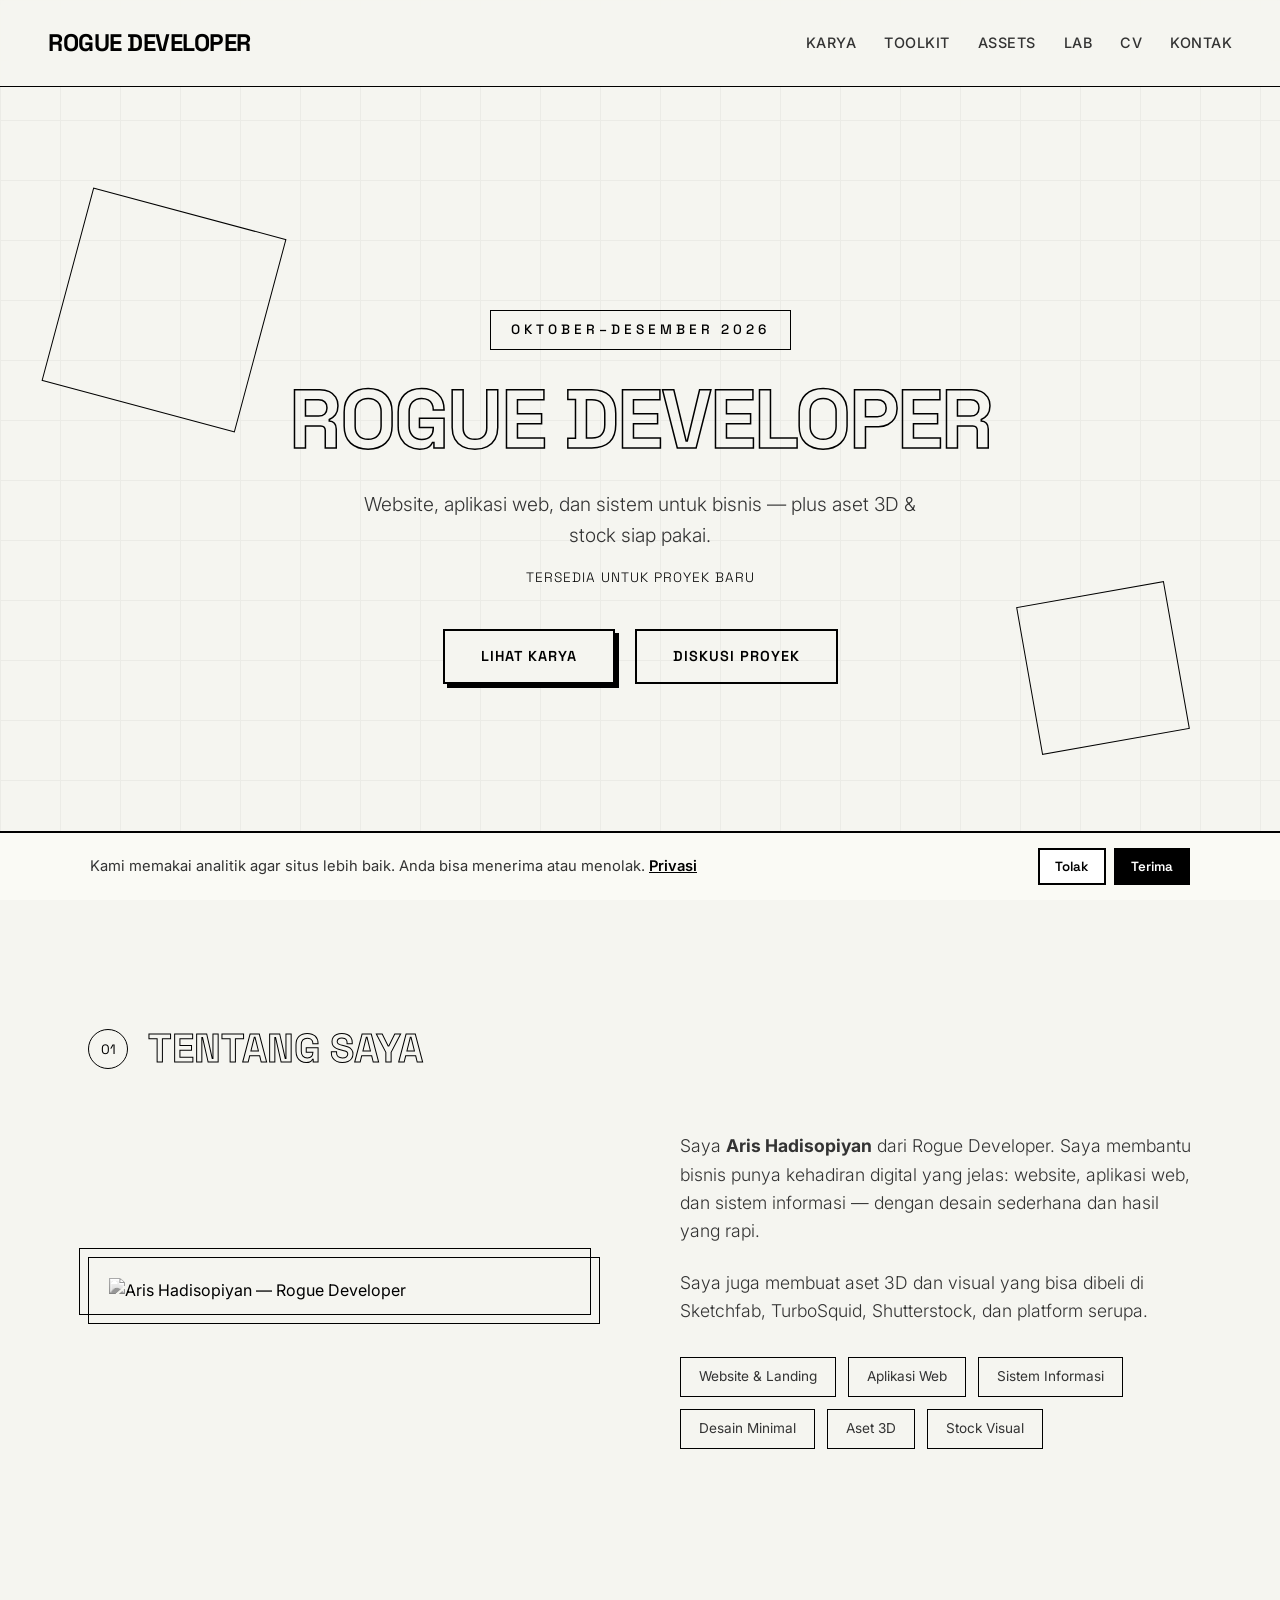
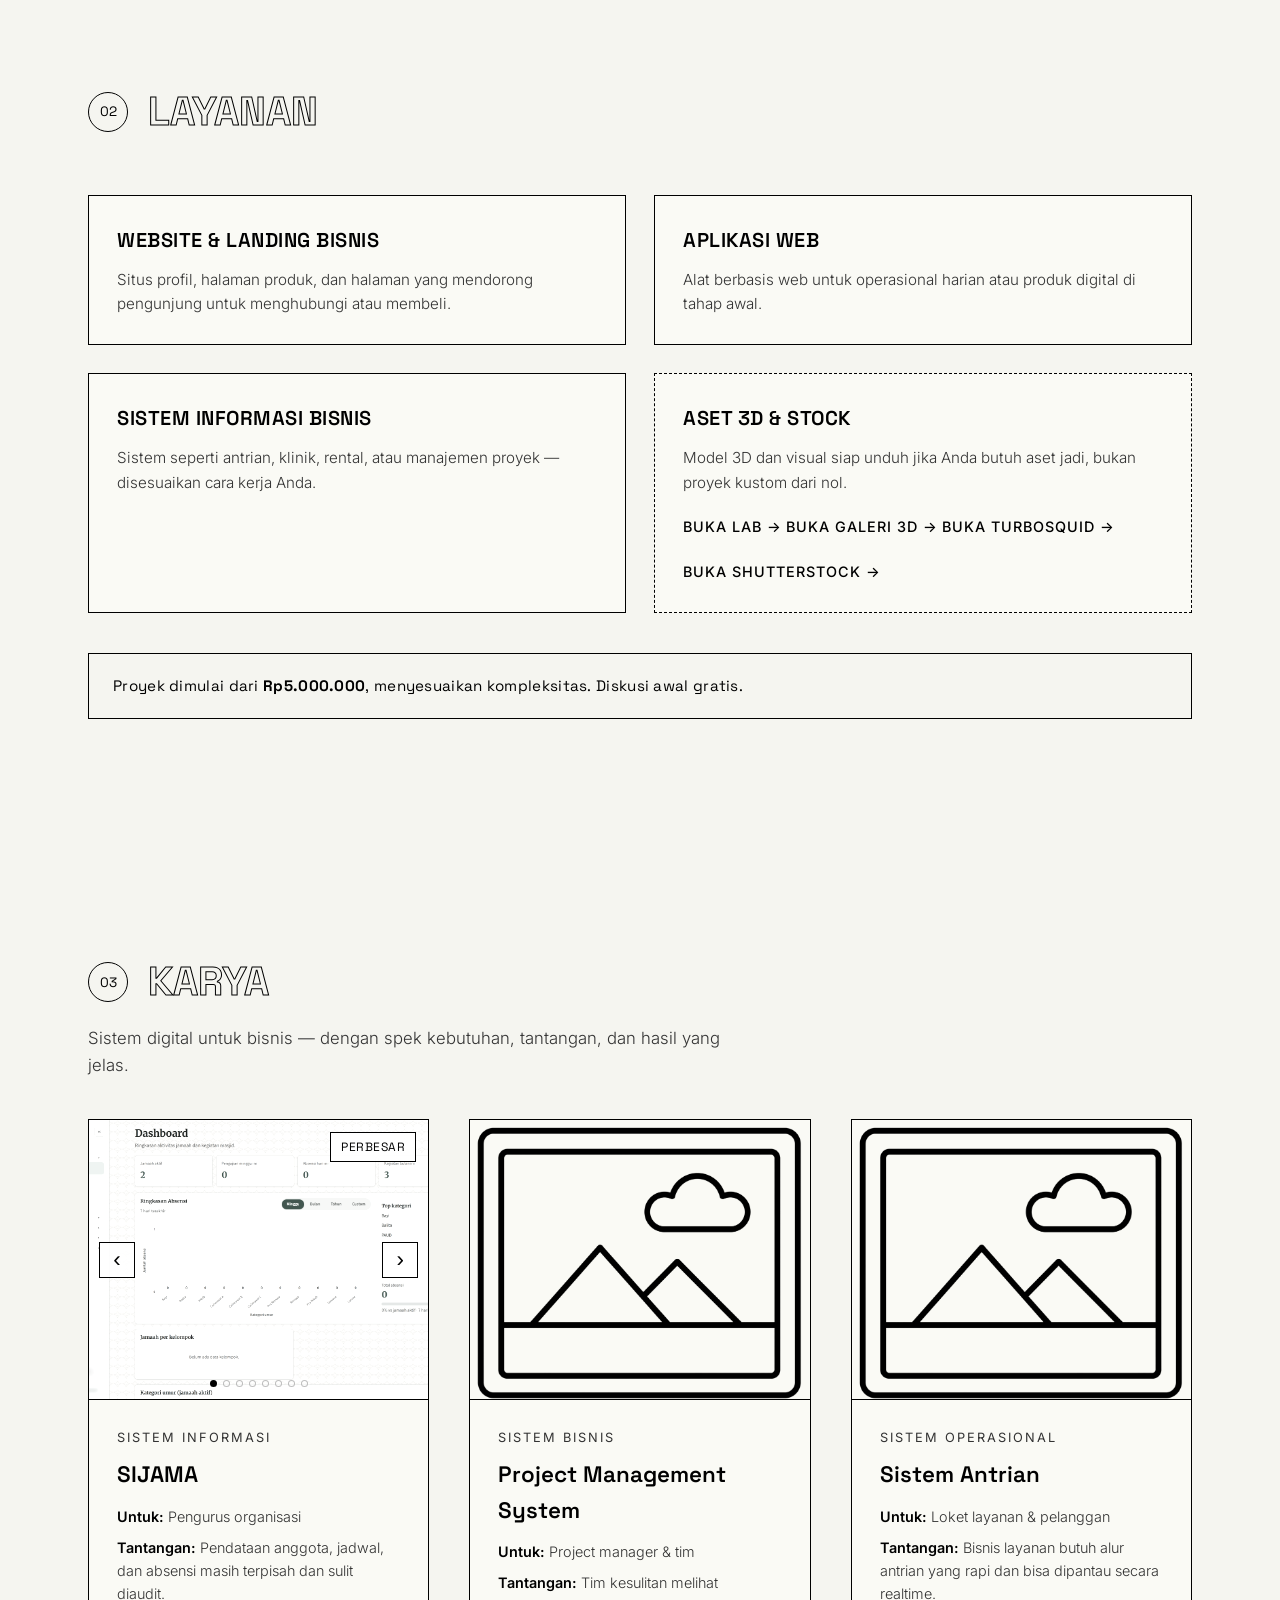
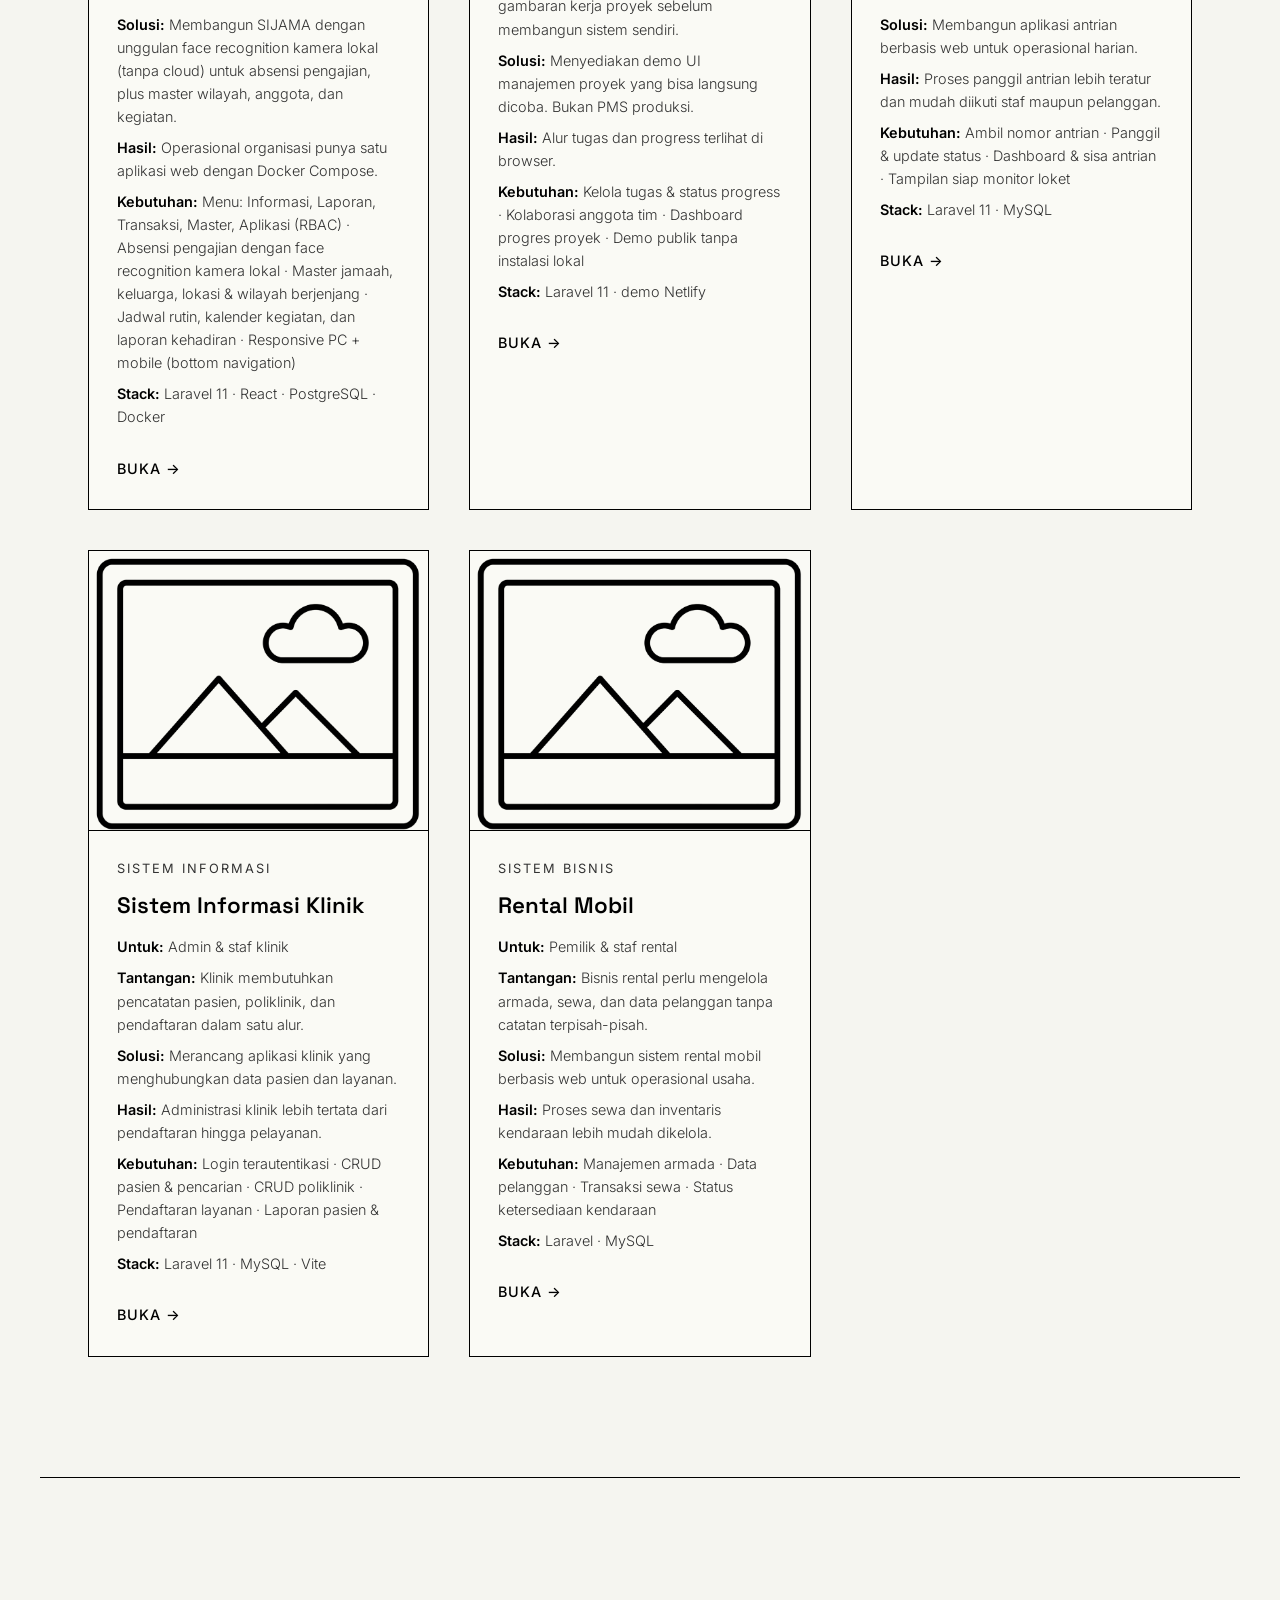
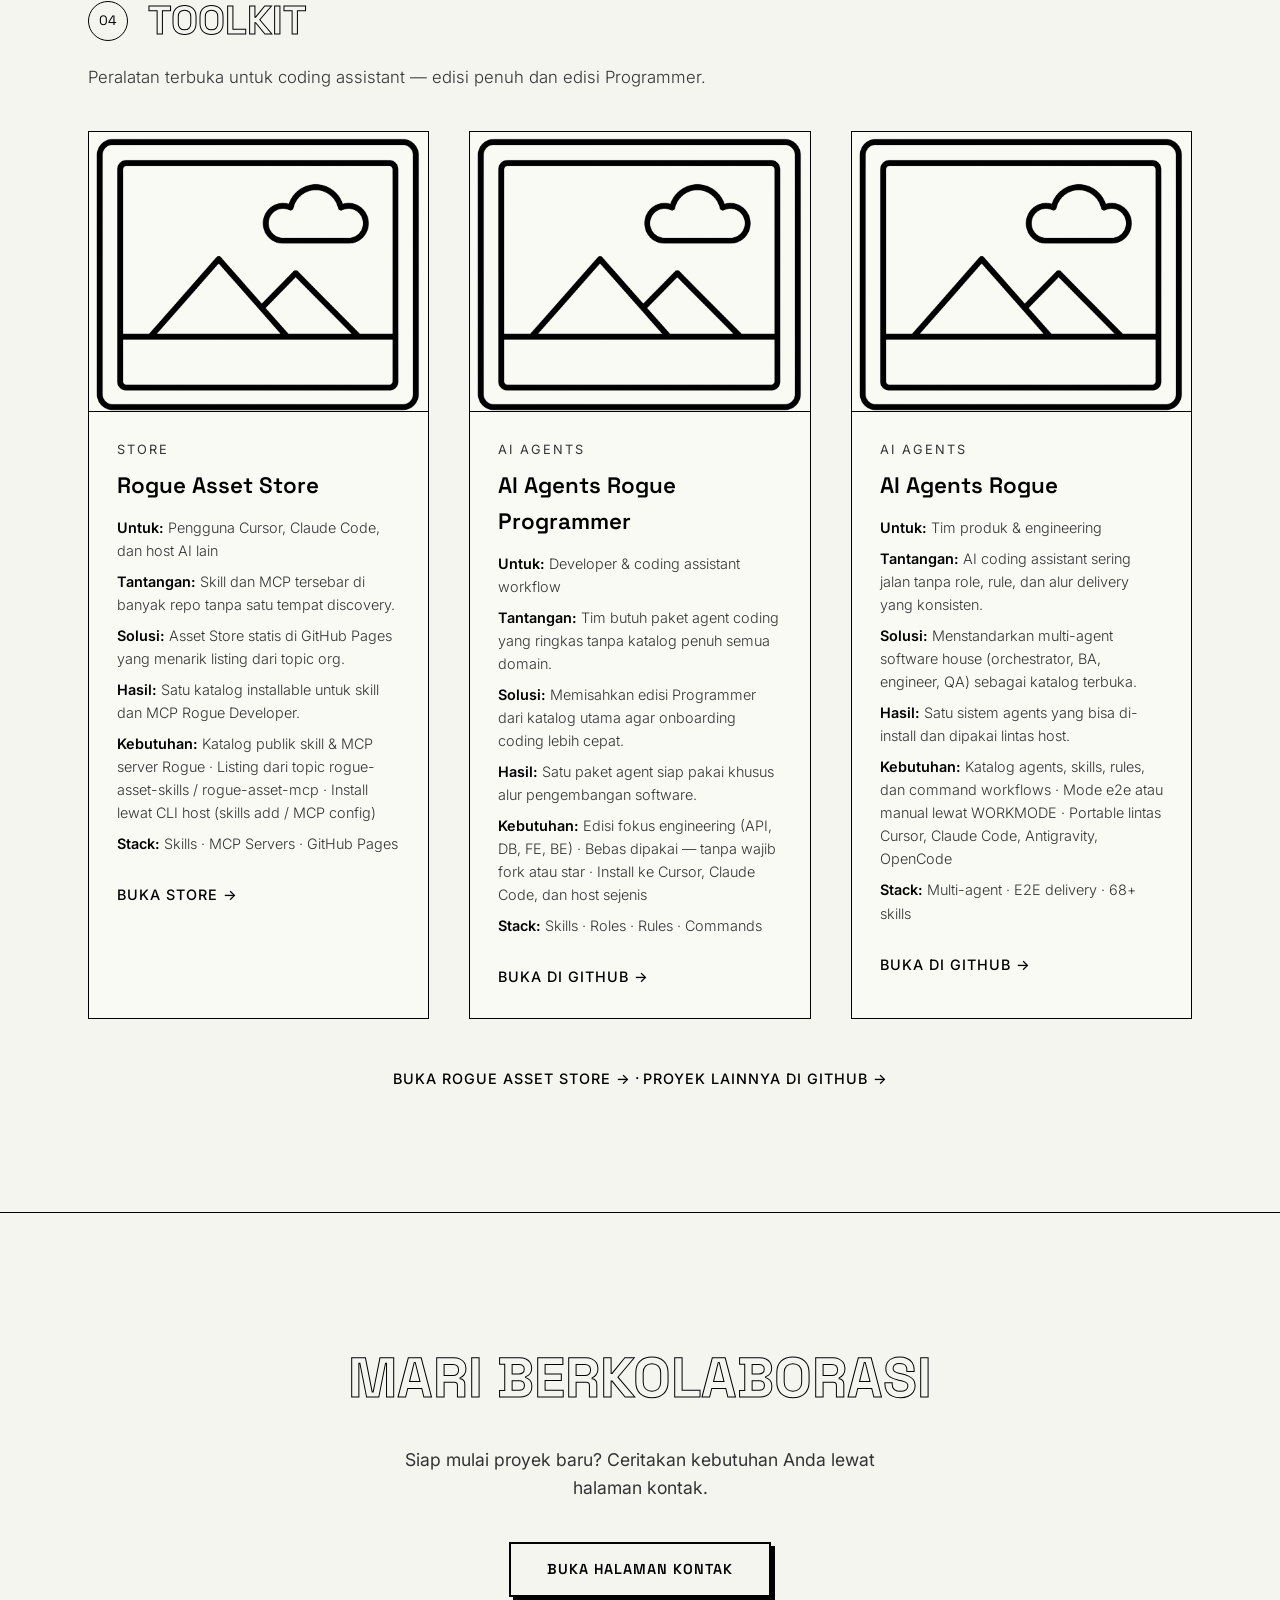
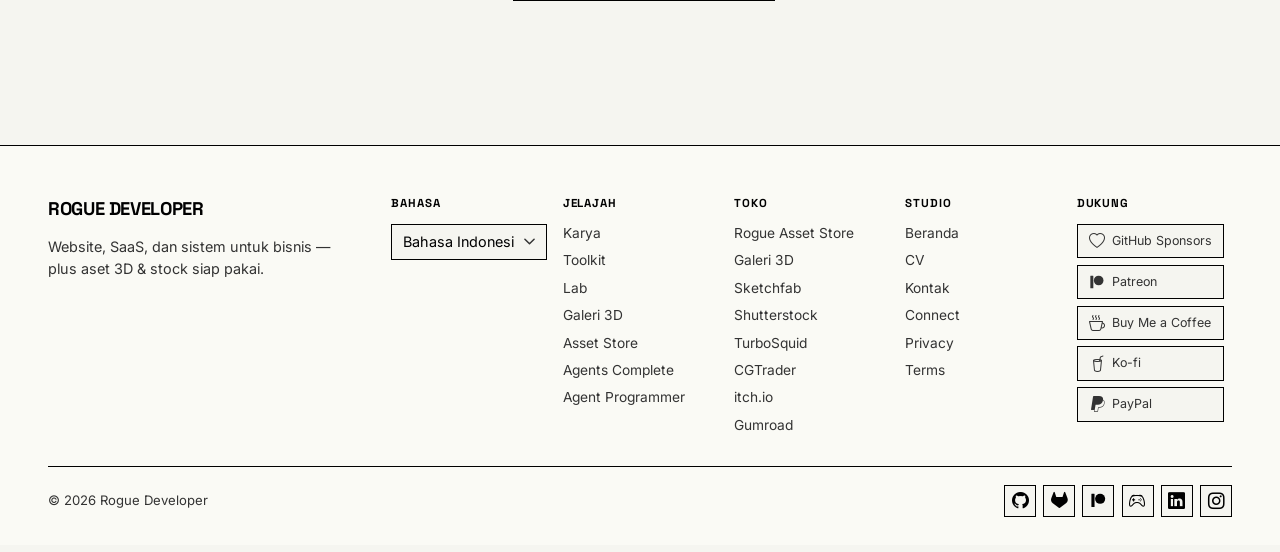
==== commit bdc1deb2: "Replace Cookiebot trial with a custom Consent Mode banner." ====
--- a/index.html
+++ b/index.html
@@ -1,6 +1,35 @@
 <!DOCTYPE html>
 <html lang="id">
 <head>
+<script>
+  window.dataLayer = window.dataLayer || [];
+  function gtag(){dataLayer.push(arguments);}
+  gtag('consent', 'default', {
+    ad_storage: 'denied',
+    ad_user_data: 'denied',
+    ad_personalization: 'denied',
+    analytics_storage: 'denied',
+    functionality_storage: 'denied',
+    personalization_storage: 'denied',
+    security_storage: 'granted',
+    wait_for_update: 500
+  });
+  try {
+    if (localStorage.getItem('rogue_consent_v1') === 'granted') {
+      gtag('consent', 'update', {
+        analytics_storage: 'granted',
+        functionality_storage: 'granted'
+      });
+    }
+  } catch (e) {}
+</script>
+<!-- Google tag (gtag.js) -->
+<script async src="https://www.googletagmanager.com/gtag/js?id=G-3457N10K0E"></script>
+<script>
+  gtag('js', new Date());
+  gtag('config', 'G-3457N10K0E');
+</script>
+
     <meta charset="UTF-8">
     <meta name="viewport" content="width=device-width, initial-scale=1.0">
     <link rel="icon" href="img/logo-tp.png" type="image/png">
@@ -16,11 +45,12 @@
 
     <!-- Open Graph / Facebook / WhatsApp -->
     <meta property="og:type" content="website">
+    <meta property="og:site_name" content="Rogue Developer">
     <meta property="og:url" content="https://rogue-dev-studio.github.io/">
     <meta property="og:title" content="Rogue Developer — Website, SaaS & Aset Digital">
     <meta property="og:description" content="Website, aplikasi web, dan sistem untuk bisnis — plus aset 3D & stock siap pakai.">
-    <!-- Ganti URL gambar di bawah dengan link logo/banner website Anda (1200x630 pixel direkomendasikan) -->
     <meta property="og:image" content="https://rogue-dev-studio.github.io/img/banner-seo.png">
+    <meta property="og:locale" content="id_ID">
 
     <!-- Twitter -->
     <meta property="twitter:card" content="summary_large_image">
@@ -34,25 +64,52 @@
     <link rel="stylesheet" href="https://cdn.jsdelivr.net/npm/bootstrap-icons@1.11.3/font/bootstrap-icons.min.css">
     <link rel="stylesheet" href="css/styles.css?v=20260929i">
 
-    <!-- JSON-LD (Schema Markup) untuk membantu Google mengenali bisnis lokal Anda -->
     <script type="application/ld+json">
     {
       "@context": "https://schema.org",
-      "@type": "LocalBusiness",
-      "name": "Rogue Developer",
-      "image": "https://rogue-dev-studio.github.io/img/logo.png",
-      "description": "Website, aplikasi web, dan sistem untuk bisnis — plus aset 3D & stock siap pakai.",
-      "url": "https://rogue-dev-studio.github.io/",
-      "founder": {
-        "@type": "Person",
-        "name": "Aris Hadisopiyan"
-      },
-      "address": {
-        "@type": "PostalAddress",
-        "addressLocality": "Bandung",
-        "addressRegion": "Jawa Barat",
-        "addressCountry": "ID"
-      }
+      "@graph": [
+        {
+          "@type": "Organization",
+          "@id": "https://rogue-dev-studio.github.io/#organization",
+          "name": "Rogue Developer",
+          "alternateName": ["Rogue Development", "Rogue Dev Studio"],
+          "url": "https://rogue-dev-studio.github.io/",
+          "logo": "https://rogue-dev-studio.github.io/img/logo.png",
+          "image": "https://rogue-dev-studio.github.io/img/banner-seo.png",
+          "sameAs": [
+            "https://github.com/rogue-dev-studio",
+            "https://rogue-dev-studio.github.io/rogue-asset-store/"
+          ]
+        },
+        {
+          "@type": "WebSite",
+          "@id": "https://rogue-dev-studio.github.io/#website",
+          "name": "Rogue Developer",
+          "url": "https://rogue-dev-studio.github.io/",
+          "description": "Website, aplikasi web, dan sistem untuk bisnis — plus aset 3D & stock siap pakai.",
+          "publisher": { "@id": "https://rogue-dev-studio.github.io/#organization" },
+          "inLanguage": ["id", "en"]
+        },
+        {
+          "@type": "LocalBusiness",
+          "@id": "https://rogue-dev-studio.github.io/#localbusiness",
+          "name": "Rogue Developer",
+          "image": "https://rogue-dev-studio.github.io/img/logo.png",
+          "description": "Website, aplikasi web, dan sistem untuk bisnis — plus aset 3D & stock siap pakai.",
+          "url": "https://rogue-dev-studio.github.io/",
+          "founder": {
+            "@type": "Person",
+            "name": "Aris Hadisopiyan"
+          },
+          "address": {
+            "@type": "PostalAddress",
+            "addressLocality": "Bandung",
+            "addressRegion": "Jawa Barat",
+            "addressCountry": "ID"
+          },
+          "parentOrganization": { "@id": "https://rogue-dev-studio.github.io/#organization" }
+        }
+      ]
     }
     </script>
 </head>
@@ -71,5 +128,6 @@
 
     <script src="js/site-i18n.js?v=20260929i"></script>
     <script src="js/main.js?v=20260929i"></script>
+<script src="js/consent.js?v=20260928a" defer></script>
 </body>
 </html>
